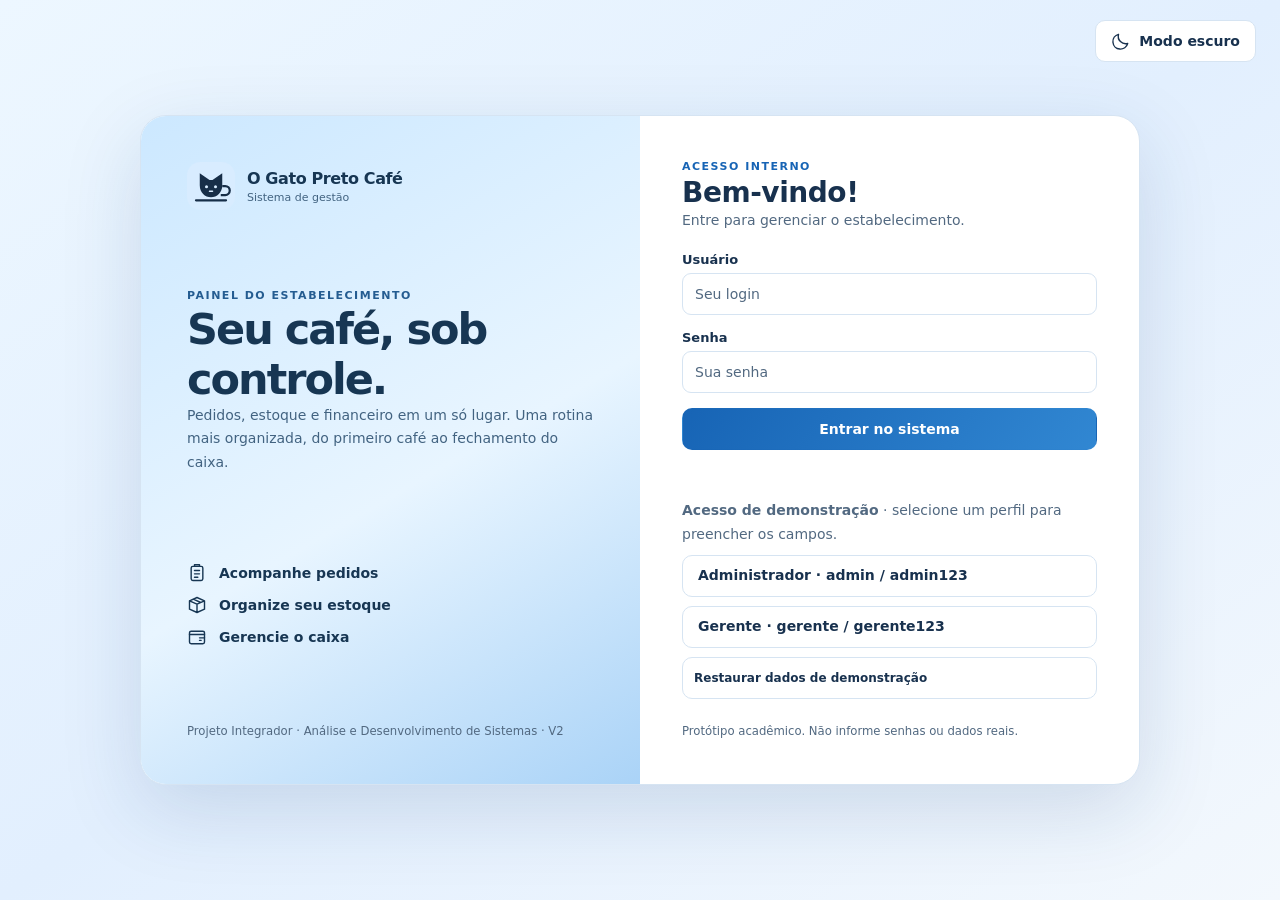
==== pages/administracao.html @ a7cc6919 "Adiciona versão inicial do protótipo Protótipo do sistema de gestão de pedidos, estoque e financeiro" ====
<!DOCTYPE html>
<html lang="pt-BR"><head><meta charset="UTF-8"><meta name="viewport" content="width=device-width, initial-scale=1"><title>O Gato Preto Café</title><link rel="icon" href="../assets/logo.svg" type="image/svg+xml"><link rel="stylesheet" href="../css/style.css"><script defer src="../js/dados.js"></script><script defer src="../js/global.js"></script><script defer src="../js/administracao.js"></script></head><body><div id="app"></div><noscript>Ative o JavaScript para usar o protótipo.</noscript></body></html>
---- css/style.css ----
:root{color-scheme:light;--bg:linear-gradient(132deg,#e5f4ff 0%,#f5faff 46%,#dcecff 100%);--panel:#fff;--soft:#eef6ff;--ink:#18314e;--muted:#526981;--line:#d6e4f2;--blue:#1764b5;--blue2:#3388d7;--onblue:#fff;--green:#16704b;--red:#b33246;--amber:#946009;--shadow:0 12px 34px #204d7d12;--sidebar:#ffffffed;--radius:18px}
:root[data-theme=dark]{color-scheme:dark;--bg:linear-gradient(132deg,#101e32,#152b43 55%,#101b2c);--panel:#1a2c42;--soft:#203850;--ink:#e5efff;--muted:#adc0d5;--line:#344b64;--blue:#8bc6ff;--blue2:#327dc6;--onblue:#fff;--green:#8bdfb0;--red:#ffa5af;--amber:#ffd18b;--shadow:0 12px 34px #0003;--sidebar:#15253a}
*{box-sizing:border-box}body{margin:0;font-family:system-ui,-apple-system,BlinkMacSystemFont,"Segoe UI",sans-serif;color:var(--ink);background:var(--bg);min-height:100vh;font-size:14px}button,input,select,textarea{font:inherit}button,a,input,select,textarea{ -webkit-tap-highlight-color:transparent}a{color:var(--blue);text-decoration:none}a:hover{text-decoration:underline}button{cursor:pointer}button:disabled{opacity:.5;cursor:not-allowed}button:focus-visible,a:focus-visible,input:focus-visible,select:focus-visible,textarea:focus-visible{outline:3px solid #54a6ff;outline-offset:2px}h1,h2,h3,p{margin:0}h1{font-size:clamp(26px,3vw,36px);letter-spacing:-1.2px;line-height:1.15}h2{font-size:20px;letter-spacing:-.45px}h3{font-size:15px}p{line-height:1.65}.muted,small{color:var(--muted)}.eyebrow{text-transform:uppercase;letter-spacing:1.5px;font-weight:750;font-size:11px;color:var(--blue)}.app{display:grid;grid-template-columns:248px minmax(0,1fr);min-height:100vh}.sidebar{position:sticky;top:0;height:100vh;background:var(--sidebar);border-right:1px solid var(--line);padding:26px 18px;display:flex;flex-direction:column;gap:28px}.brand{display:flex;align-items:center;gap:12px;color:var(--ink);text-decoration:none!important}.brand img{width:48px;height:48px}.brand strong{display:block;font-size:16px;letter-spacing:-.4px}.brand small{font-size:11px}.nav-label{padding:0 12px 9px;font-size:10px;letter-spacing:1.5px;font-weight:800;color:var(--muted)}nav{display:grid;gap:5px}nav a{display:flex;align-items:center;gap:12px;padding:13px 12px;border-radius:11px;color:var(--muted);font-weight:650;text-decoration:none!important}nav a.active,nav a:hover{background:var(--soft);color:var(--blue)}nav a.active{box-shadow:inset 3px 0 var(--blue)}.icon{width:20px;height:20px;flex:none;vertical-align:middle;stroke:currentColor;fill:none;stroke-width:1.7;stroke-linecap:round;stroke-linejoin:round}.sidebottom{margin-top:auto;border-top:1px solid var(--line);padding-top:16px;display:grid;gap:12px}.workspace{min-width:0}.topbar{display:flex;align-items:center;justify-content:space-between;gap:14px;padding:18px 32px;border-bottom:1px solid var(--line);background:var(--sidebar);min-height:76px}.topbar-right,.row,.actions{display:flex;align-items:center;gap:10px;flex-wrap:wrap}.user{display:flex;gap:9px;align-items:center;padding-left:10px;border-left:1px solid var(--line)}.avatar{width:36px;height:36px;border-radius:50%;display:grid;place-items:center;background:var(--soft);color:var(--blue);font-weight:800}.user strong,.user small{display:block}.user small{font-size:11px}.content{max-width:1480px;margin:auto;padding:30px 32px 40px;display:grid;gap:22px}.hero{background:linear-gradient(115deg,#d3ebff,#eaf5ff 65%,#c2e0fd);border:1px solid #bcdcf7;color:#173653;padding:28px 30px;border-radius:22px;display:flex;justify-content:space-between;align-items:center;gap:20px;position:relative;overflow:hidden}.hero:after{content:"";width:220px;height:220px;border:35px solid #ffffff65;border-radius:50%;position:absolute;right:-45px;top:-90px;pointer-events:none}.hero>*{position:relative;z-index:1}.hero p{margin-top:9px;color:#426381;max-width:680px}.hero .eyebrow{color:#245c91;margin-bottom:9px}.hero .hero-icon{width:74px;height:74px;border-radius:22px;background:#ffffff88;display:grid;place-items:center;flex:none}.hero-icon .icon{width:40px;height:40px;color:#2566a1}html[data-theme=dark] .hero{background:linear-gradient(120deg,#224a70,#20384f);border-color:#416a8d;color:#ecf5ff}html[data-theme=dark] .hero p,html[data-theme=dark] .hero .eyebrow{color:#bdd9f4}html[data-theme=dark] .hero-icon{background:#315b80}html[data-theme=dark] .hero-icon .icon{color:#b9dcff}.card{background:var(--panel);border:1px solid var(--line);border-radius:var(--radius);padding:22px;box-shadow:var(--shadow);min-width:0}.card h2{margin-bottom:6px}.card-head{display:flex;justify-content:space-between;align-items:center;gap:12px;flex-wrap:wrap;margin-bottom:18px}.grid{display:grid;gap:16px}.grid.two{grid-template-columns:repeat(2,minmax(0,1fr))}.grid.three{grid-template-columns:repeat(3,minmax(0,1fr))}.grid.four{grid-template-columns:repeat(4,minmax(0,1fr))}.stat{padding:19px;display:grid;gap:9px}.stat-top{display:flex;align-items:center;justify-content:space-between;gap:6px;color:var(--muted);font-size:12px;font-weight:650}.stat-icon{width:34px;height:34px;display:grid;place-items:center;background:var(--soft);color:var(--blue);border-radius:10px}.stat strong{font-size:clamp(20px,2.3vw,29px);letter-spacing:-.9px;overflow-wrap:anywhere}.stat small{font-size:11px}.btn{border:1px solid var(--line);color:var(--ink);background:var(--panel);border-radius:10px;padding:10px 15px;font-weight:650;display:inline-flex;align-items:center;justify-content:center;gap:8px;text-decoration:none!important;white-space:normal;line-height:1.35}.btn:hover{background:var(--soft)}.btn.primary{color:white;background:linear-gradient(125deg,#1764b5,#3187d2);border-color:transparent}.btn.primary:hover{background:#175caa}.btn.danger{color:var(--red);border-color:var(--red)}.btn.small{padding:7px 11px;font-size:12px}.tabs{display:flex;flex-wrap:wrap;gap:7px;padding:8px;background:var(--panel);border:1px solid var(--line);border-radius:15px}.tab{background:transparent;border:0;border-radius:9px;padding:10px 13px;color:var(--muted);font-weight:650;text-align:left}.tab[aria-selected=true]{background:var(--soft);color:var(--blue);box-shadow:inset 0 -2px var(--blue)}.tab:hover{background:var(--soft)}.form-grid{display:grid;grid-template-columns:repeat(2,minmax(0,1fr));gap:16px}.field{display:grid;gap:6px;min-width:0}.field>span{font-size:13px;font-weight:650}.field.full,.full{grid-column:1/-1}input:not([type=checkbox]),select,textarea{width:100%;min-width:0;background:var(--panel);border:1px solid var(--line);color:var(--ink);padding:11px 12px;border-radius:9px;min-height:42px}textarea{min-height:82px;resize:vertical}input::placeholder,textarea::placeholder{color:var(--muted)}input[type=checkbox]{accent-color:#2676bf;width:16px;height:16px}.filters{display:grid;grid-template-columns:repeat(auto-fit,minmax(150px,1fr));gap:12px;margin-bottom:18px;align-items:end}.table-wrap{overflow-x:auto;max-width:100%;border:1px solid var(--line);border-radius:12px}table{width:100%;border-collapse:collapse;text-align:left;font-size:13px}th{background:var(--soft);color:var(--muted);font-size:11px;text-transform:uppercase;letter-spacing:.5px;white-space:nowrap}th,td{padding:13px 14px;border-bottom:1px solid var(--line);vertical-align:middle}tr:last-child td{border-bottom:0}td{overflow-wrap:anywhere}td strong{display:block}.empty{text-align:center;color:var(--muted);padding:26px}.pill{display:inline-flex;align-items:center;gap:5px;padding:5px 9px;border-radius:20px;background:var(--soft);color:var(--blue);font-size:11px;font-weight:750;white-space:nowrap}.pill.green{color:var(--green)}.pill.red{color:var(--red)}.pill.amber{color:var(--amber)}.note{border:1px solid var(--line);border-left:3px solid var(--blue);background:var(--soft);padding:12px 15px;border-radius:9px;color:var(--muted);line-height:1.5;font-size:13px}.section-gap{display:grid;gap:16px}.split{display:grid;grid-template-columns:minmax(0,1.4fr) minmax(0,1fr);gap:16px}.total{display:flex;justify-content:space-between;align-items:center;gap:12px;padding:15px;background:var(--soft);border-radius:11px}.total strong{font-size:21px}.error{color:var(--red);font-weight:650;min-height:1em}.success{color:var(--green)}.toast{position:fixed;bottom:22px;right:22px;max-width:min(420px,90vw);padding:14px 18px;border-radius:12px;color:var(--ink);background:var(--panel);border:1px solid var(--line);box-shadow:0 10px 40px #0003;z-index:20}.toast.bad{border-color:var(--red)}dialog{color:var(--ink);background:var(--panel);border:1px solid var(--line);border-radius:18px;width:min(700px,94vw);padding:24px;max-height:88vh;overflow:auto;box-shadow:0 20px 90px #0004}dialog::backdrop{background:#10243b88}.dialog-head{display:flex;align-items:center;justify-content:space-between;gap:10px;margin-bottom:18px}.bar-chart{display:grid;gap:12px}.bar-row{display:grid;grid-template-columns:90px 1fr;gap:12px;align-items:center}.bar-track{height:12px;background:var(--soft);border-radius:8px;overflow:hidden}.bar{height:100%;background:linear-gradient(90deg,#3b91dc,#8bc4f5);border-radius:8px}.bar.red{background:linear-gradient(90deg,#cc6477,#eaa1ad)}.module-link{display:grid;gap:12px;color:var(--ink);text-decoration:none!important;transition:transform .15s}.module-link:hover{transform:translateY(-2px);border-color:var(--blue)}.footer{color:var(--muted);font-size:11px;text-align:center;padding:8px}.login{min-height:100vh;display:grid;place-items:center;padding:35px}.login-theme{position:absolute;right:24px;top:20px}.login-shell{width:min(100%,1000px);display:grid;grid-template-columns:1fr 1fr;border:1px solid var(--line);border-radius:26px;overflow:hidden;box-shadow:0 25px 80px #173f7225;background:var(--panel)}.login-intro{background:linear-gradient(150deg,#cce8ff,#e8f5ff 55%,#aad3f7);color:#173653;padding:46px;display:flex;flex-direction:column;justify-content:space-between;gap:38px;min-height:540px}.login-intro h1{font-size:43px;letter-spacing:-2px}.login-intro p{color:#426381}.login-intro .brand{color:#173653}.login-intro .brand small{color:#426381}.login-intro .feature{display:flex;align-items:center;gap:12px;margin-top:12px;font-weight:650}.login-main{padding:42px;display:grid;gap:20px;align-content:center}.login-main form{display:grid;gap:15px}.login-main h2{font-size:28px}.demo{display:grid;gap:9px}.demo .btn{justify-content:flex-start}.login-intro .eyebrow{color:#245c91}.mobile-title{display:none}[hidden]{display:none!important}@media(max-width:1050px){.grid.four{grid-template-columns:repeat(2,minmax(0,1fr))}.app{grid-template-columns:212px minmax(0,1fr)}.sidebar{padding:20px 12px}.content{padding:24px}.topbar{padding:15px 24px}.split{grid-template-columns:1fr}}@media(max-width:760px){.app{display:block}.sidebar{position:static;height:auto;padding:14px;gap:12px;border-right:0;border-bottom:1px solid var(--line)}.sidebar nav{display:flex;overflow-x:auto;gap:4px}.sidebar nav a{white-space:nowrap;padding:10px;font-size:12px}.sidebar .nav-label,.sidebottom{display:none}.sidebar .brand img{width:37px;height:37px}.topbar{padding:12px 16px}.topbar .crumb{display:none}.topbar-right{width:100%;justify-content:space-between}.content{padding:16px;gap:16px}.hero{padding:22px}.hero-icon{display:none!important}.grid.three,.grid.two,.form-grid{grid-template-columns:1fr}.card{padding:17px}.login{padding:72px 16px 20px}.login-shell{grid-template-columns:1fr}.login-intro{min-height:0;padding:25px;gap:20px}.login-intro h1{font-size:30px}.login-intro .features{display:none}.login-main{padding:26px}.login-theme{top:15px;right:16px}.user{border:0;padding:0}.user strong{font-size:12px}}@media(max-width:400px){.grid.four{grid-template-columns:1fr}.topbar-right .btn{font-size:11px;padding:8px}.user small{font-size:10px}}@media(prefers-reduced-motion:reduce){*{scroll-behavior:auto!important;transition:none!important}}
@media print{body{background:white;color:#172e48}.sidebar,.topbar,.hero,.tabs,#metricas,.footer,.actions,.toast{display:none!important}.app{display:block}.content{padding:0}.card{box-shadow:none;border:0;break-inside:avoid}.table-wrap{overflow:visible}table{font-size:11px}th,td{padding:7px}.card,.stat,.total,th{background:white!important;color:#172e48!important}.muted,small{color:#475569!important}}
html[data-theme=dark] .login-intro{background:linear-gradient(150deg,#244c72,#1d3855 60%,#142b45);color:#edf5ff}html[data-theme=dark] .login-intro p,html[data-theme=dark] .login-intro .brand small,html[data-theme=dark] .login-intro small{color:#bdd9f4}html[data-theme=dark] .login-intro .brand{color:#edf5ff}

/* V2 — sistema visual responsivo, gráficos e relatórios. */
:root{--radius:18px}body{background:linear-gradient(145deg,#edf7ff 0%,#e2effe 50%,#f3f8fd 100%);background-attachment:fixed}html[data-theme=dark] body{background:linear-gradient(145deg,#101e30,#172b42 65%,#142237)}.workspace,.content,.section-gap,.grid,.filters,.split,.analytics,.chart-grid{min-width:0}.content{max-width:1920px}.card{min-width:0}.card-head h2{font-size:clamp(16px,1.5vw,22px);letter-spacing:-.35px}.section-heading{display:flex;align-items:center;justify-content:space-between;gap:8px;flex-wrap:wrap}.dashboard-filter .filters{margin:0}.chart-grid>.card,.analytics .grid>.card{display:flex;flex-direction:column;gap:8px}.chart-grid .card-head,.analytics .card-head{margin-bottom:6px}.plot{width:100%;height:auto;max-height:320px;overflow:visible;display:block}.gridline{stroke:var(--line);stroke-width:1;fill:none}.chart-label{fill:var(--muted);font-family:inherit;font-size:10px}.chart-value{fill:var(--ink);font-size:14px;font-weight:800}.chart-legend{display:grid;gap:9px;min-width:0}.chart-legend>div{display:grid;grid-template-columns:9px minmax(0,1fr) auto;align-items:center;gap:8px;font-size:12px;overflow-wrap:anywhere}.chart-legend i{width:9px;height:9px;border-radius:3px}.chart-legend strong{font-variant-numeric:tabular-nums;white-space:nowrap}.chart-legend small{font-size:10px}.chart-legend.compact{grid-template-columns:repeat(auto-fit,minmax(120px,1fr));margin-top:5px}.ring-chart{display:grid;grid-template-columns:minmax(100px,1fr) minmax(0,1fr);gap:18px;align-items:center}.ring-chart svg{width:100%;max-height:220px}.hbars{display:grid;gap:14px}.bar-caption{justify-content:space-between;font-size:13px}.bar-track{height:10px}.chart-empty{min-height:100px;display:grid;place-items:center;text-align:center;color:var(--muted);background:var(--soft);border-radius:12px;padding:15px}.analytics>summary{cursor:pointer;display:flex;gap:10px;align-items:center;justify-content:space-between;list-style:none;font-weight:750}.analytics>summary::before{content:'▸';color:var(--blue)}.analytics[open]>summary::before{content:'▾'}.analytics>summary span{flex:1}.analytics>summary small{font-weight:400}.analytics[open]>summary{margin-bottom:18px}.analytics .grid>.card{box-shadow:none}.analytics-filters{max-width:620px}.date-control{display:flex;align-items:stretch;position:relative;min-width:0}.date-control .date-text{padding-right:48px}.calendar-trigger{position:absolute;right:1px;top:1px;bottom:1px;width:43px;display:grid;place-items:center;border-left:1px solid var(--line);color:var(--blue);border-radius:0 8px 8px 0;background:var(--soft)}.calendar-trigger .date-picker{position:absolute;inset:0;width:100%;height:100%;opacity:0;padding:0;cursor:pointer}.calendar-trigger .date-picker::-webkit-calendar-picker-indicator{position:absolute;inset:0;width:100%;height:100%;margin:0;cursor:pointer}.calendar-trigger:focus-within{outline:2px solid var(--blue);outline-offset:1px}.filter-error{font-size:12px;margin:0}.permission-panel{padding:15px;border:1px solid var(--line);border-radius:14px;background:var(--soft);display:grid;gap:9px}.permission-row{display:flex;align-items:center;justify-content:space-between;gap:10px;border-top:1px solid var(--line);padding:12px 0 2px;cursor:pointer}.permission-row>span:first-child{display:flex;gap:9px;align-items:center}.switch{position:relative;display:inline-block;width:48px;height:28px;flex:none}.switch input{position:absolute;opacity:0;width:100%;height:100%;margin:0;cursor:pointer;z-index:1}.switch .slider{position:absolute;inset:0;border-radius:30px;background:#8394a5;transition:background .2s}.switch .slider:after{content:'';position:absolute;top:4px;left:4px;width:20px;height:20px;border-radius:50%;background:white;box-shadow:0 1px 4px #0003;transition:transform .2s}.switch input:checked+.slider{background:#2175b9}.switch input:checked+.slider:after{transform:translateX(20px)}.switch input:focus-visible+.slider{outline:2px solid var(--blue);outline-offset:3px}.order-actions{display:flex;flex-wrap:wrap;gap:6px;min-width:140px}.order-actions .btn{min-height:36px}.menu-toggle{display:none}.btn,.tab{min-height:42px}a:focus-visible,button:focus-visible,input:focus-visible,select:focus-visible,textarea:focus-visible,summary:focus-visible,.table-wrap:focus-visible{outline:3px solid var(--blue);outline-offset:3px}.report-preview{padding:20px;border-radius:14px;background:linear-gradient(120deg,#d6ebff,#edf7ff);color:#15395a}.report-preview h2{margin:6px 0}.report-preview .eyebrow{color:#2468a5}.report-preview p{color:#315b7d}#print-report{display:none}.tv-mode .app{display:block}.tv-mode .sidebar{display:none}.tv-mode .content{max-width:100%;padding:24px 3vw}.tv-mode .topbar .crumb{display:block}.tv-mode .grid.two{grid-template-columns:repeat(2,minmax(0,1fr))}.tv-mode .stat strong{font-size:clamp(28px,2.7vw,56px)}.tv-mode .chart-label{font-size:12px}.tv-mode .chart-legend>div{font-size:clamp(13px,1vw,20px)}.tv-mode .plot{max-height:420px}.tv-mode .hero{padding:20px 30px}.tv-mode .footer{font-size:14px}
@media(min-width:1800px){.app{grid-template-columns:280px minmax(0,1fr)}.content{padding:36px 48px;max-width:2400px}.card{padding:28px}.grid{gap:22px}.stat strong{font-size:36px}.chart-grid{grid-template-columns:repeat(3,minmax(0,1fr))!important}.chart-legend>div{font-size:14px}.plot{max-height:400px}}@media(min-width:2600px){body{font-size:18px}.app{grid-template-columns:340px minmax(0,1fr)}.content{max-width:3400px}.card{padding:32px}.stat strong{font-size:48px}.stat-top, .stat small, .chart-legend>div{font-size:17px}.plot{max-height:500px}.ring-chart svg{max-height:330px}.btn,.tab{min-height:52px}.topbar{min-height:88px}.hero h1{font-size:46px}table{font-size:17px}}
@media(max-width:1100px){.ring-chart{grid-template-columns:1fr}.ring-chart svg{max-height:180px}.topbar-right{justify-content:flex-end}.topbar .crumb{display:none}}@media(max-width:760px){.sidebar{display:grid;grid-template-columns:minmax(0,1fr) auto;align-items:center}.sidebar>div:has(nav){grid-column:1/-1}.sidebar .menu-toggle{display:inline-flex}.sidebar:not(.menu-open) nav{display:none}.sidebar.menu-open nav{display:grid;grid-template-columns:repeat(2,minmax(0,1fr));overflow:visible}.sidebar nav a{white-space:normal;min-height:44px}.sidebar .brand{min-width:0}.sidebar .brand strong{overflow-wrap:anywhere}.topbar-right{justify-content:flex-start}.topbar-right .user{margin-left:auto}.topbar-right .btn{min-height:44px}.content{padding:13px}.hero{padding:18px}.hero h1{font-size:25px}.card{padding:15px}.grid.two,.grid.three,.tv-mode .grid.two{grid-template-columns:1fr}.ring-chart{grid-template-columns:minmax(100px,.75fr) minmax(0,1fr)}.analytics>summary{flex-wrap:wrap}.analytics>summary small{width:100%}.tabs{display:grid;grid-template-columns:repeat(2,minmax(0,1fr));gap:5px}.tab{font-size:12px;min-height:44px}.table-wrap{border:0;overflow:visible}.table-wrap table,.table-wrap tbody,.table-wrap tr,.table-wrap td{display:block;width:100%}.table-wrap thead{position:absolute;width:1px;height:1px;overflow:hidden;clip-path:inset(50%)}.table-wrap tr{border:1px solid var(--line);border-radius:12px;margin-bottom:9px;overflow:hidden;background:var(--panel)}.table-wrap td{display:grid;grid-template-columns:minmax(80px,.7fr) minmax(0,1.3fr);align-items:start;gap:10px;border-bottom:1px solid var(--line);padding:9px 10px;text-align:left}.table-wrap td::before{content:attr(data-label);font-size:11px;font-weight:700;color:var(--muted);overflow-wrap:anywhere}.table-wrap td.empty{display:block}.table-wrap td.empty::before{content:none}.table-wrap td>small{grid-column:2}.table-wrap td>strong{min-width:0}.table-wrap td:has(.order-actions){display:block}.table-wrap td:has(.order-actions)::before{display:block;margin-bottom:7px}.order-actions .btn{min-height:44px}.filters{grid-template-columns:repeat(2,minmax(0,1fr))}.login-main{padding:22px}.login-intro{padding:24px}.login-theme{top:12px}.tv-mode .topbar .crumb{display:none}}@media(max-width:420px){.ring-chart{grid-template-columns:1fr}.filters{grid-template-columns:1fr}.sidebar .brand strong{font-size:13px}.sidebar .brand small{font-size:10px}.topbar-right .user{margin-left:0}.topbar-right .btn{padding:8px;font-size:12px}.topbar-right .avatar{display:none}.topbar-right .user{flex:1}.total{align-items:flex-start;flex-wrap:wrap}.chart-legend>div{font-size:12px}}
@media print{ @page{size:A4;margin:0} body.printing-report{background:#fff!important;display:block!important;margin:0!important;color:#193a58!important;-webkit-print-color-adjust:exact;print-color-adjust:exact}body.printing-report> :not(#print-report){display:none!important}body.printing-report #print-report{display:block!important;--ink:#193a58;--muted:#526b80;--line:#d6e4ee;--soft:#edf6fc;--panel:white} .report-page{box-sizing:border-box;width:210mm;min-height:297mm;padding:15mm 14mm 16mm;display:flex;flex-direction:column;gap:5mm;break-after:page;color:#193a58;background:white;font-family:Arial,sans-serif;font-size:11pt}.report-page:last-child{break-after:auto}.report-header{display:flex;align-items:center;gap:3mm;border-bottom:1px solid #d5e5f1;padding-bottom:4mm}.report-header img{width:13mm;height:13mm}.report-header div{flex:1}.report-header strong{font-size:15pt;display:block}.report-header small{font-size:8pt;display:block;letter-spacing:1px;color:#526b80}.report-header>span{text-align:right;font-size:8pt;letter-spacing:1px;color:#3074a9;font-weight:bold}.report-title{background:linear-gradient(120deg,#1b5b91,#378bc5)!important;border-radius:4mm;color:white;padding:6mm}.report-title span{font-size:8pt;letter-spacing:1px;color:#e4f2ff}.report-title h1{font-size:24pt;margin:2mm 0;color:white}.report-title p{font-size:10pt;color:#eef7ff}.report-kpis{display:grid;grid-template-columns:repeat(2,minmax(0,1fr));gap:3mm}.report-kpis>div{border:1px solid #d5e5f1;background:#f0f7fd;padding:4mm;border-radius:3mm}.report-kpis small{display:block;font-size:9pt;color:#526b80}.report-kpis strong{display:block;font-size:17pt;color:#1d6094;margin-top:2mm;overflow-wrap:anywhere}.report-chart,.report-summary{border:1px solid #d5e5f1;padding:4mm;border-radius:3mm}.report-chart h2,.report-summary h2,.report-page>h2{font-size:13pt;color:#1d6094;margin:0 0 2mm}.report-chart p,.report-summary p{font-size:10pt;line-height:1.4;color:#526b80;margin:1mm 0 3mm}.report-chart .plot{max-height:65mm}.report-chart .ring-chart{grid-template-columns:60mm 1fr}.report-chart .ring-chart svg{max-height:52mm}.report-chart .chart-legend>div,.report-chart .bar-caption{font-size:9pt}.report-chart .hbars{gap:2mm}.report-chart .chart-legend{gap:2mm}.report-page .table-wrap{display:block;overflow:visible;border:0}.report-page table{display:table!important;table-layout:fixed;width:100%;font-size:9pt;border-collapse:collapse}.report-page thead{display:table-header-group!important;position:static;width:auto;height:auto;clip-path:none;overflow:visible}.report-page tbody{display:table-row-group!important}.report-page tr{display:table-row!important;break-inside:avoid;border:0}.report-page th,.report-page td{display:table-cell!important;width:auto;padding:3mm 2mm;color:#193a58;overflow-wrap:anywhere;border-bottom:1px solid #d5e5f1;white-space:normal}.report-page th{background:#dcecf9!important;color:#1d6094!important;font-size:8pt}.report-page td::before{content:none!important}.report-page tbody tr:nth-child(even){background:#f3f8fc}.report-footer{margin-top:auto;display:flex;justify-content:space-between;align-items:center;gap:3mm;padding-top:4mm;border-top:1px solid #d5e5f1;font-size:8pt;color:#526b80}.report-footer strong{color:#1d6094}}
.analytics-kpis{margin-bottom:16px}.date-text{font-weight:400}.date-text::placeholder{font-weight:400}.table-wrap td:has(.order-actions:empty)::before{content:none}.tv-mode .dashboard-filter{padding:16px}.tv-mode .hero p{font-size:clamp(14px,1.1vw,23px)}
@media print{.report-page{min-height:289mm;padding:12mm 14mm;gap:4mm}.report-chart .plot{max-height:58mm}.report-summary p{margin:1mm 0 2mm}.report-title{padding:5mm}.report-footer{break-inside:avoid;padding-top:3mm}.report-page td{padding:2.5mm 2mm}.report-chart .chart-legend{gap:1.5mm}.report-chart .hbars{gap:1.5mm}}
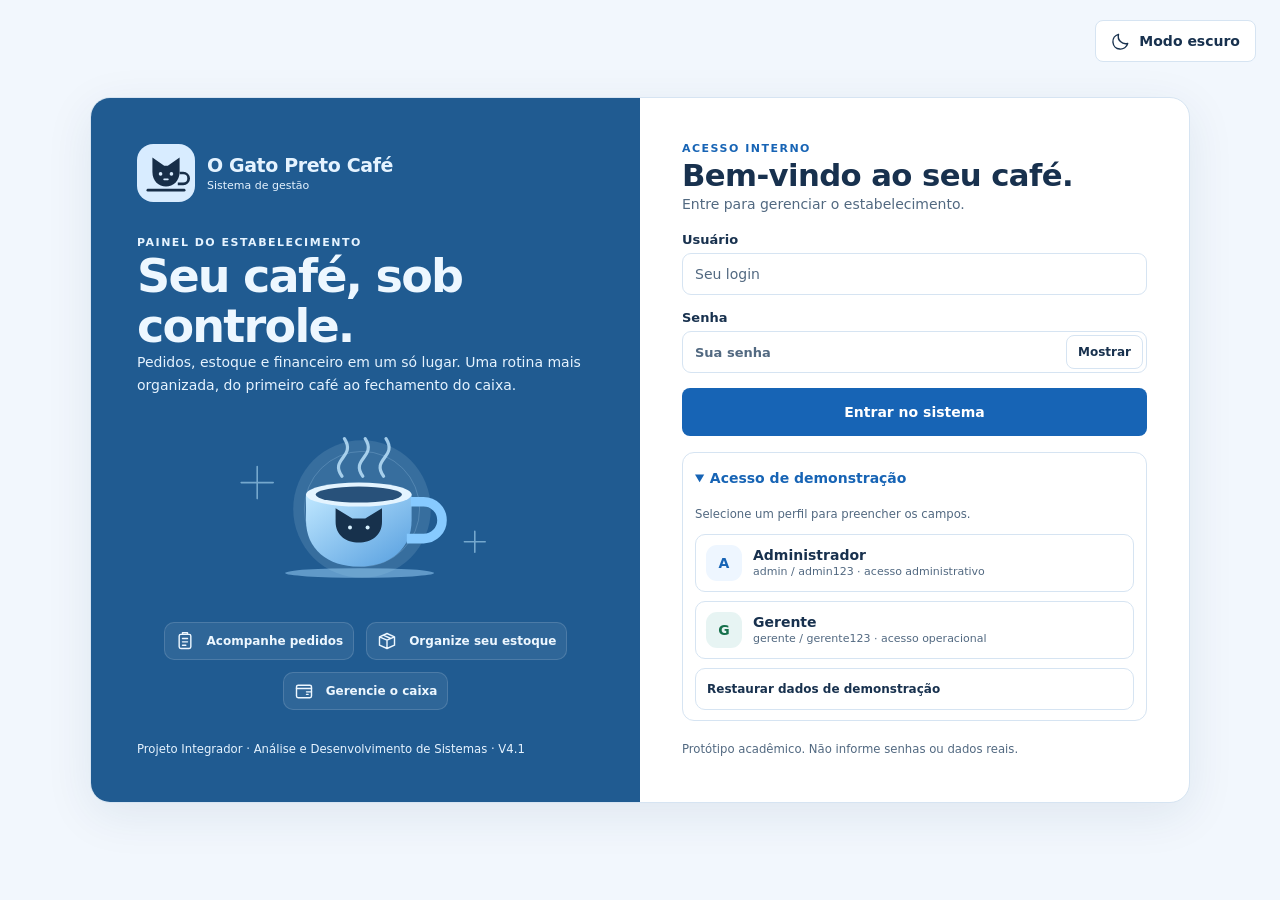
==== commit c5598fca: "feat: melhora notificações e login mobile" ====
--- a/pages/administracao.html
+++ b/pages/administracao.html
@@ -1,2 +1,2 @@
 <!DOCTYPE html>
-<html lang="pt-BR"><head><meta charset="UTF-8"><meta name="viewport" content="width=device-width, initial-scale=1"><title>O Gato Preto Café</title><link rel="icon" href="../assets/logo.svg" type="image/svg+xml"><link rel="stylesheet" href="../css/style.css"><script defer src="../js/dados.js"></script><script defer src="../js/global.js"></script><script defer src="../js/administracao.js"></script></head><body><div id="app"></div><noscript>Ative o JavaScript para usar o protótipo.</noscript></body></html>+<html lang="pt-BR"><head><meta charset="UTF-8"><meta name="viewport" content="width=device-width, initial-scale=1, viewport-fit=cover"><title>O Gato Preto Café</title><link rel="icon" href="../assets/logo.svg" type="image/svg+xml"><link rel="stylesheet" href="../css/style.css"><link rel="stylesheet" href="../css/v4.css"><script defer src="../js/dados.js"></script><script defer src="../js/global.js"></script><script defer src="../js/administracao.js"></script></head><body><div id="app"></div><noscript>Ative o JavaScript para usar o protótipo.</noscript></body></html>
--- a/css/style.css
+++ b/css/style.css
@@ -11,3 +11,28 @@
 @media print{ @page{size:A4;margin:0} body.printing-report{background:#fff!important;display:block!important;margin:0!important;color:#193a58!important;-webkit-print-color-adjust:exact;print-color-adjust:exact}body.printing-report> :not(#print-report){display:none!important}body.printing-report #print-report{display:block!important;--ink:#193a58;--muted:#526b80;--line:#d6e4ee;--soft:#edf6fc;--panel:white} .report-page{box-sizing:border-box;width:210mm;min-height:297mm;padding:15mm 14mm 16mm;display:flex;flex-direction:column;gap:5mm;break-after:page;color:#193a58;background:white;font-family:Arial,sans-serif;font-size:11pt}.report-page:last-child{break-after:auto}.report-header{display:flex;align-items:center;gap:3mm;border-bottom:1px solid #d5e5f1;padding-bottom:4mm}.report-header img{width:13mm;height:13mm}.report-header div{flex:1}.report-header strong{font-size:15pt;display:block}.report-header small{font-size:8pt;display:block;letter-spacing:1px;color:#526b80}.report-header>span{text-align:right;font-size:8pt;letter-spacing:1px;color:#3074a9;font-weight:bold}.report-title{background:linear-gradient(120deg,#1b5b91,#378bc5)!important;border-radius:4mm;color:white;padding:6mm}.report-title span{font-size:8pt;letter-spacing:1px;color:#e4f2ff}.report-title h1{font-size:24pt;margin:2mm 0;color:white}.report-title p{font-size:10pt;color:#eef7ff}.report-kpis{display:grid;grid-template-columns:repeat(2,minmax(0,1fr));gap:3mm}.report-kpis>div{border:1px solid #d5e5f1;background:#f0f7fd;padding:4mm;border-radius:3mm}.report-kpis small{display:block;font-size:9pt;color:#526b80}.report-kpis strong{display:block;font-size:17pt;color:#1d6094;margin-top:2mm;overflow-wrap:anywhere}.report-chart,.report-summary{border:1px solid #d5e5f1;padding:4mm;border-radius:3mm}.report-chart h2,.report-summary h2,.report-page>h2{font-size:13pt;color:#1d6094;margin:0 0 2mm}.report-chart p,.report-summary p{font-size:10pt;line-height:1.4;color:#526b80;margin:1mm 0 3mm}.report-chart .plot{max-height:65mm}.report-chart .ring-chart{grid-template-columns:60mm 1fr}.report-chart .ring-chart svg{max-height:52mm}.report-chart .chart-legend>div,.report-chart .bar-caption{font-size:9pt}.report-chart .hbars{gap:2mm}.report-chart .chart-legend{gap:2mm}.report-page .table-wrap{display:block;overflow:visible;border:0}.report-page table{display:table!important;table-layout:fixed;width:100%;font-size:9pt;border-collapse:collapse}.report-page thead{display:table-header-group!important;position:static;width:auto;height:auto;clip-path:none;overflow:visible}.report-page tbody{display:table-row-group!important}.report-page tr{display:table-row!important;break-inside:avoid;border:0}.report-page th,.report-page td{display:table-cell!important;width:auto;padding:3mm 2mm;color:#193a58;overflow-wrap:anywhere;border-bottom:1px solid #d5e5f1;white-space:normal}.report-page th{background:#dcecf9!important;color:#1d6094!important;font-size:8pt}.report-page td::before{content:none!important}.report-page tbody tr:nth-child(even){background:#f3f8fc}.report-footer{margin-top:auto;display:flex;justify-content:space-between;align-items:center;gap:3mm;padding-top:4mm;border-top:1px solid #d5e5f1;font-size:8pt;color:#526b80}.report-footer strong{color:#1d6094}}
 .analytics-kpis{margin-bottom:16px}.date-text{font-weight:400}.date-text::placeholder{font-weight:400}.table-wrap td:has(.order-actions:empty)::before{content:none}.tv-mode .dashboard-filter{padding:16px}.tv-mode .hero p{font-size:clamp(14px,1.1vw,23px)}
 @media print{.report-page{min-height:289mm;padding:12mm 14mm;gap:4mm}.report-chart .plot{max-height:58mm}.report-summary p{margin:1mm 0 2mm}.report-title{padding:5mm}.report-footer{break-inside:avoid;padding-top:3mm}.report-page td{padding:2.5mm 2mm}.report-chart .chart-legend{gap:1.5mm}.report-chart .hbars{gap:1.5mm}}
+
+/* V3 — superfícies, grades fluidas, navegação e microinterações */
+:root{--radius:20px;--shadow:0 8px 28px #204d7d0d;--bg:linear-gradient(135deg,#e4f3ff 0%,#f4f9ff 46%,#dceeff 100%)}
+:root[data-theme=dark]{--bg:linear-gradient(135deg,#101a2a,#172c44 60%,#102136);--shadow:0 8px 28px #0003}
+.card,.btn,.tab,.module-link{transition:background .18s,border-color .18s,box-shadow .18s,transform .18s}.btn:hover:not(:disabled),.module-link:hover{box-shadow:0 4px 14px #1764b51a}.card{min-width:0}.card-head h2{font-size:clamp(17px,1.3vw,23px)}.stat strong{overflow-wrap:anywhere}.stat small{line-height:1.45}.section-heading{gap:10px;flex-wrap:wrap}.grid.balanced,.grid.four,.grid.three,.grid.two:not(.report-kpis),.chart-grid{display:flex!important;flex-wrap:wrap;align-items:stretch;gap:16px}.grid.balanced>*,.grid.four>*,.grid.three>*,.grid.two:not(.report-kpis)>*,.chart-grid>*{flex:1 1 0;min-width:0}.grid.four>*,.quick-links>*{flex-basis:calc(25% - 16px);min-width:min(100%,210px)}.grid.three>*{flex-basis:calc(33.333% - 16px);min-width:min(100%,200px)}.grid.two:not(.report-kpis)>*,.chart-grid>*{flex-basis:calc(50% - 16px);min-width:min(100%,340px)}.chart-grid .card{display:flex;flex-direction:column}.chart-grid .interactive-chart{margin-top:auto}.module-link{min-height:155px}.topbar-right{min-width:0}.topbar .btn{white-space:normal}.sidebar nav a{overflow:hidden}.desktop-collapse{width:100%;justify-content:center}.menu-compact .app{grid-template-columns:86px minmax(0,1fr)}.menu-compact .sidebar{padding:18px 12px}.menu-compact .sidebar .brand span,.menu-compact .nav-label,.menu-compact .sidebottom>small,.menu-compact .sidebottom>.pill{display:none}.menu-compact .sidebar nav a{font-size:0;justify-content:center;padding:13px}.menu-compact .sidebar .brand{justify-content:center}.menu-compact .desktop-collapse{font-size:0}.menu-compact .desktop-collapse::after{content:'☰';font-size:18px}.tv-mode .app{display:block}.notice-item{display:flex;justify-content:space-between;align-items:center;gap:12px;flex-wrap:wrap;border:1px solid var(--line);padding:13px;border-radius:12px;background:var(--panel);color:var(--ink);overflow-wrap:anywhere}.notice-item.read{opacity:.75}.notice-item a{text-decoration:none}.notice-item p{font-size:13px}.notice-item>div:first-child{flex:1 1 180px}.notice-item>span{flex:1}.table-pagination{display:flex;align-items:center;justify-content:space-between;gap:10px;flex-wrap:wrap;margin-top:10px}.sort-button{font:inherit;color:inherit;text-align:left;background:none;border:0;padding:0;cursor:pointer}.sort-button:hover{text-decoration:underline}tr[hidden]{display:none!important}.chart-controls{display:flex;flex-wrap:wrap;gap:6px;justify-content:center;margin:12px 0 0}.legend-toggle{border:1px solid var(--line);border-radius:9px;padding:6px 8px;min-height:36px;display:inline-flex;gap:6px;align-items:center;flex-wrap:wrap;max-width:100%;font-size:12px;background:var(--panel);color:var(--ink);text-align:left}.legend-toggle[aria-pressed=false]{opacity:.55;text-decoration:line-through}.legend-dot{width:10px;height:10px;border-radius:50%;flex:none}.chart-visual [data-tip]{cursor:pointer;transition:filter .18s,opacity .18s;outline-offset:3px}.chart-mark-active,.chart-visual [data-tip]:focus-visible{filter:brightness(1.22) drop-shadow(0 0 3px #2a8eff66);outline:2px solid var(--blue);outline-offset:2px}.chart-tooltip{position:fixed;z-index:9999;pointer-events:none;max-width:calc(100vw - 16px);background:var(--ink);color:var(--panel);padding:9px 13px;border-radius:9px;font-size:13px;font-weight:650;box-shadow:0 6px 20px #0003}.interactive-chart .chart-legend{font-size:12px}.interactive-chart .ring-chart{min-width:0}.interactive-chart .plot{width:100%;overflow:visible}.chart-visual{min-width:0}.chart-visual .hbars{min-width:0}.bar-caption{overflow-wrap:anywhere}.login{background:radial-gradient(ellipse at 15% 10%,#77b9ed42,transparent 52%),var(--bg)}.login-shell{max-width:1100px;width:min(100% - 40px,1100px);border-radius:28px;box-shadow:0 30px 90px #12385e28;overflow:hidden}.login-intro{position:relative;overflow:hidden;background:radial-gradient(ellipse at 12% 8%,#4c9fdb80,transparent 65%),linear-gradient(145deg,#205b91,#142e4b 80%);color:#edf7ff;gap:16px;justify-content:space-between}.login-intro .brand img{width:58px;height:58px}.login-intro .brand strong{font-size:19px}.login-intro h1{font-size:clamp(31px,3.6vw,49px);line-height:1.07;letter-spacing:-1.8px}.login-art{max-width:330px;margin:0 auto;width:100%;height:auto;max-height:160px;display:flex;justify-content:center}.login-art svg{width:100%;max-height:160px}.login-intro .features {
+    display: flex;
+    flex-wrap: wrap;
+    justify-content: center;
+    gap: 8px;
+}.login-intro .feature{font-size:12px;padding:8px 10px;background:#ffffff12;border:1px solid #ffffff24;border-radius:10px}.login-main{gap:18px}.login-main h2{font-size:clamp(25px,2.4vw,34px);letter-spacing:-1px;line-height:1.15}.password-control{display:flex;position:relative;min-width:0}.password-control input{padding-right:92px;width:100%}.password-control button{position:absolute;right:4px;top:4px;bottom:4px;min-height:0;padding:5px 10px}.demo [data-demo]{display:flex;text-align:left;justify-content:flex-start;gap:11px;padding:10px;white-space:normal}.demo [data-demo] small{display:block;font-weight:400;font-size:11px}.demo-symbol{flex:none;display:grid;place-items:center;width:36px;height:36px;border-radius:11px;color:var(--blue);background:var(--soft);font-weight:800}.demo [data-demo=Gerente] .demo-symbol{background:#1595891a;color:var(--green)}.demo [data-demo]>span:last-child{min-width:0}.login-main #login-form .primary{min-height:48px}.login-shell{animation:appear .35s ease-out}@keyframes appear{from{opacity:0;transform:translateY(6px)}to{opacity:1;transform:translateY(0)}}
+@media(min-width:1800px){.chart-grid>*{flex-basis:calc(33.333% - 16px)}.grid.four>*{min-width:250px}.legend-toggle{font-size:14px}.login-shell{max-width:1250px}.login-intro,.login-main{padding:54px}}@media(min-width:2600px){.grid.four>*{min-width:300px}.legend-toggle{font-size:17px}.chart-grid>*{min-width:550px}.login-shell{max-width:1500px}.login-art,.login-art svg{max-height:240px}.login-intro h1{font-size:56px}}@media(max-width:1000px){.topbar{padding:12px 16px}.topbar-right{gap:6px}.login-intro,.login-main{padding:28px}}@media(max-width:760px){.grid.two:not(.report-kpis)>*,.grid.three>*,.chart-grid>*{flex-basis:100%;min-width:0}.grid.four>*,.quick-links>*{flex-basis:calc(50% - 16px);min-width:min(100%,130px)}.menu-compact .app{display:block}.menu-compact .sidebar .brand span{display:block}.menu-compact .sidebar nav a{font-size:inherit;justify-content:flex-start}.menu-compact .sidebar{padding:13px}.desktop-collapse{display:none}.login-shell{width:calc(100% - 24px);margin-top:58px}.login-intro{gap:14px}.login-art{display:none}.login-intro .features{display:none}.login-intro h1{font-size:29px}.login-intro .brand img{width:44px;height:44px}.login-main{padding:22px}.chart-tooltip{font-size:12px}.legend-toggle{min-height:44px}.topbar-right .btn{min-height:44px}.notice-item{align-items:flex-start}.table-pagination .btn{min-height:44px}}@media(max-width:420px){.grid.four>*{flex-basis:100%}.quick-links>*{flex-basis:100%}.login-main,.login-intro{padding:18px}.login-intro .brand strong{font-size:16px}.login-shell{margin-top:64px}.topbar-right{width:100%}.topbar-right .user{flex-basis:100%}.tab{overflow-wrap:anywhere}.content{padding:10px}.card{padding:13px}}@media(prefers-reduced-motion:reduce){*,*::before,*::after{animation:none!important;transition:none!important;scroll-behavior:auto!important}}
+@media print{.chart-tooltip,.chart-controls,.table-pagination{display:none!important}.report-page .grid{display:grid!important}.report-page .chart-legend{display:grid!important}.report-page .report-footer{position:static}.report-page{break-inside:avoid}.report-page:last-child{break-after:auto}}
+@media screen{.interactive-chart .chart-legend{display:none}.interactive-chart .ring-chart{grid-template-columns:1fr;justify-items:center}.interactive-chart .ring-chart svg{width:100%;max-height:200px}.chart-controls{margin-top:15px}.legend-toggle strong{font-size:inherit}.chart-grid .card .chart-controls{justify-content:flex-start}.chart-grid .card .ring-chart{margin:auto}.chart-grid .card{min-height:310px}.grid.two.balanced>*,.quick-links.balanced>*{flex-grow:1}.sidebar{overflow-y:auto}.sidebar nav a{min-height:42px}.dashboard-filter .card-head{margin-bottom:16px}}
+@media screen and (max-width:760px){.chart-grid .card{min-height:0}.sidebar{overflow:visible}.chart-controls{justify-content:flex-start}.interactive-chart .ring-chart svg{max-height:175px}}
+@media screen and (min-width:2600px){.interactive-chart .ring-chart svg{max-height:320px}.chart-grid .card{min-height:470px}.legend-toggle{min-height:48px}}
+@media screen{.chart-grid .card .interactive-chart{margin-top:0;flex:1;display:flex;flex-direction:column;justify-content:center}.chart-grid .card .chart-visual{flex:1;display:flex;flex-direction:column;justify-content:center}.chart-grid .card .chart-controls{margin-top:auto;padding-top:12px}.chart-grid .card .chart-visual>.hbars{width:100%}.chart-grid .card .chart-visual>.plot{margin:auto}.chart-grid .card .chart-visual>.ring-chart{width:100%}}
+.login-intro .features {
+    justify-content: center;
+    gap: 12px;
+}
+
+.login-intro .feature {
+    margin-top: 0;
+    justify-content: center;
+}
--- a/css/v4.css
+++ b/css/v4.css
@@ -0,0 +1,57 @@
+/* V4 — interface adaptativa, paleta azul original, divulgação progressiva. */
+@media screen {
+:root{--radius:14px;--bg:#f2f7fd;--shadow:0 2px 10px #204d7d08;--sidebar:#fff}
+:root[data-theme=dark]{--bg:#111f30;--sidebar:#15253a;--shadow:0 2px 10px #0002}
+body,html[data-theme=dark] body{background:var(--bg)}
+.app{grid-template-columns:232px minmax(0,1fr)}
+.sidebar{padding:24px 16px;gap:30px}.sidebar .brand img{width:41px;height:41px}.sidebar .brand{gap:10px}.sidebar nav a{border-radius:8px;padding:11px 12px}.sidebar nav a.active{box-shadow:none;font-weight:750}.nav-label{letter-spacing:1px}.sidebottom{gap:10px}
+.menu-compact .sidebar nav a span{display:none}
+.topbar{min-height:66px;padding:12px 28px}.topbar-right{gap:8px;flex-wrap:nowrap}.account-tools{display:flex;align-items:center;gap:8px}.account-toggle{display:none}.topbar .btn{min-height:36px}.user{max-width:170px;min-width:0}.user>span:last-child{min-width:0;overflow-wrap:anywhere}.avatar{flex:none}
+.content{padding:24px 28px 38px;gap:20px;max-width:1560px}.hero,html[data-theme=dark] .hero{background:none;color:var(--ink);border:0;padding:0;border-radius:0;overflow:visible}.hero:after,.hero .hero-icon,.hero .eyebrow{display:none}.hero h1{font-size:clamp(25px,2.5vw,34px);letter-spacing:-.9px}.hero p,html[data-theme=dark] .hero p{color:var(--muted);margin-top:4px;font-size:14px}
+.card{padding:18px;border-radius:var(--radius)}.card-head{margin-bottom:15px}.card-head h2,.section-heading h2{font-size:18px;letter-spacing:-.3px}.card-head p{font-size:13px}.section-gap{gap:16px}.section-heading{margin-top:3px}.section-heading .muted{font-size:12px}
+.stat{gap:7px;padding:16px}.stat strong{font-size:clamp(20px,2vw,27px);font-variant-numeric:tabular-nums;letter-spacing:-.6px}.stat-icon{width:32px;height:32px;border-radius:9px}.stat small{font-size:11px}.stat-top{font-size:12px;min-height:32px}.btn.primary{background:#1764b5}.btn,.tab{border-radius:8px}.btn:hover:not(:disabled),.module-link:hover{box-shadow:none}.table-wrap{border-radius:10px}th{letter-spacing:.25px}th,td{padding:11px 12px}tbody tr:hover{background:var(--soft)}
+.dashboard-filter{padding:14px 18px}.dashboard-period{display:flex;align-items:end;gap:14px;flex-wrap:wrap}.dashboard-period>.field{flex:0 1 300px}.period-details{flex:1 1 280px;min-width:0}.period-details summary{color:var(--blue);font-weight:650;cursor:pointer;padding:11px 0;min-height:42px}.period-fields{display:grid;grid-template-columns:repeat(2,minmax(0,1fr));gap:10px}.period-details[open] summary{padding-top:0}.disclosure>summary{display:flex;align-items:center;justify-content:space-between;gap:12px;cursor:pointer;list-style:none;min-height:30px}.disclosure>summary::-webkit-details-marker{display:none}.disclosure>summary::after{content:'›';font-size:24px;font-weight:400;color:var(--blue);transform:rotate(90deg);flex:none}.disclosure[open]>summary::after{transform:rotate(-90deg)}.disclosure>summary span{display:grid;gap:3px}.disclosure>summary small{font-weight:400;font-size:12px}.disclosure[open]>summary{margin-bottom:16px}.disclosure>summary::before{display:none}.analytics>summary{flex-wrap:wrap}.analytics>summary span{display:block}.analytics>summary small{flex:1 1 180px;text-align:right}.module-summary .stat{box-shadow:none}
+.module-link{min-height:94px;display:flex;align-items:center;gap:12px;position:relative}.module-link .module-arrow{margin-left:auto;color:var(--blue)}.module-link small{display:block;font-size:11px;line-height:1.45;margin-top:3px}.module-link h3{font-size:15px}.module-link>div{min-width:0}.module-link:hover{transform:none}.mobile-module-select{display:none}.module-nav .tabs{padding:5px;gap:4px;box-shadow:none}.tab{padding:10px 12px;font-size:13px}.tab[aria-selected=true]{background:var(--soft);color:var(--blue)}.module-summary #metricas{margin:0}.record-toggle{display:none}.login{background:var(--bg)}.login-shell{box-shadow:0 12px 48px #12385e16;border-radius:20px}.login-intro{background:#205b91}.login-intro p,.login-intro .brand,.login-intro .brand small,.login-intro .eyebrow,.login-intro small{color:#e5f3ff}.login-main{gap:16px}.login-main .demo .btn{border-radius:10px}.login-main h2{letter-spacing:-.6px}
+.tv-mode .hero{padding:0}.tv-mode .app{display:block}.tv-mode .content{max-width:none}
+}
+@media screen and (min-width:761px) and (max-width:1150px){.app{grid-template-columns:200px minmax(0,1fr)}.topbar{padding:12px 18px}.content{padding:20px}.topbar .crumb{display:none}.topbar-right{margin-left:auto}.account-tools{gap:5px}.grid.four>*{min-width:min(100%,170px)}.account-tools .user{max-width:120px}}
+@media screen and (max-width:760px){
+.app,.menu-compact .app{display:block}.sidebar,.menu-compact .sidebar{position:static;height:auto;display:block;padding:12px 16px;background:var(--sidebar);border-bottom:1px solid var(--line)}.sidebar .brand,.menu-compact .sidebar .brand{justify-content:flex-start}.sidebar .brand img{width:32px;height:32px}.sidebar .brand strong{font-size:15px}.sidebar .brand small{font-size:10px}.sidebar .menu-toggle,.sidebar .sidebottom,.sidebar .nav-label{display:none!important}
+.sidebar #nav-main,.sidebar.menu-open #nav-main{position:fixed;z-index:15;bottom:0;left:0;right:0;background:var(--sidebar);border-top:1px solid var(--line);box-shadow:0 -4px 18px #163b6310;display:flex!important;justify-content:space-evenly;gap:0;overflow:visible;padding:5px 4px max(7px,env(safe-area-inset-bottom));}.sidebar #nav-main a,.menu-compact .sidebar #nav-main a{flex:1 1 0;min-width:0;display:flex;flex-direction:column;align-items:center;justify-content:center;gap:4px;padding:7px 2px;min-height:54px;font-size:10px;line-height:1.1;white-space:normal;text-align:center;border-radius:9px;box-shadow:none}.sidebar #nav-main a span,.menu-compact .sidebar #nav-main a span{display:block;overflow-wrap:anywhere}.sidebar #nav-main a .icon{width:20px;height:20px}
+.topbar{position:absolute;top:8px;right:12px;padding:0;min-height:0;border:0;background:none;z-index:16;max-width:50%}.topbar-right{width:auto;justify-content:flex-end;gap:4px;flex-wrap:nowrap}.topbar .btn{min-width:36px;min-height:40px;padding:6px;border:0;background:transparent}.topbar .tool-label{display:none}.account-toggle{display:flex!important}.account-chevron{display:none}.account-toggle .avatar{width:30px;height:30px}.account-tools{display:none;position:absolute;right:0;top:47px;width:min(252px,90vw);background:var(--panel);border:1px solid var(--line);border-radius:12px;box-shadow:0 12px 35px #10243b25;padding:10px;gap:4px;flex-direction:column;align-items:stretch}.account-tools.is-open{display:flex}.account-tools .user{order:-1;max-width:none;border-bottom:1px solid var(--line);padding:8px}.account-tools .btn{justify-content:flex-start;padding:9px 10px;min-height:44px}.sidebar .brand>span{max-width:52vw;overflow-wrap:anywhere}.sidebar .brand small{display:none}
+.content{padding:18px 14px calc(88px + env(safe-area-inset-bottom));gap:16px}.hero h1{font-size:25px}.hero p{font-size:12px;line-height:1.5}.hero{gap:0}.card{padding:14px}.section-gap{gap:12px}.section-heading h2,.card-head h2{font-size:16px}.section-heading .muted{font-size:11px}.card-head{margin-bottom:12px}.card-head p{font-size:12px;line-height:1.45}
+.grid.four.primary-kpis,.grid.four.quick-links,.module-summary .grid.four,.disclosure .grid.four{display:grid!important;grid-template-columns:repeat(2,minmax(0,1fr));gap:9px}.grid.four.primary-kpis>*,.grid.four.quick-links>*,.module-summary .grid.four>*,.disclosure .grid.four>*{min-width:0}.stat{padding:12px;gap:5px}.stat-top{font-size:11px;min-height:28px}.stat-icon{width:26px;height:26px}.stat-icon .icon{width:16px;height:16px}.stat strong{font-size:clamp(17px,4.5vw,23px);overflow-wrap:anywhere}.stat small{font-size:10px;line-height:1.35}.module-link{min-height:58px;padding:10px;gap:8px}.module-link h3{font-size:13px;overflow-wrap:anywhere}.module-link small{display:none}.module-link .module-arrow .icon{width:15px;height:15px}.dashboard-period{display:grid;gap:6px}.dashboard-period>.field{width:100%}.period-details summary{padding:8px 0;min-height:36px}.period-fields{gap:8px}.dashboard-filter{padding:12px}.module-nav .tabs{display:none}.mobile-module-select{display:grid;padding:12px;background:var(--panel);border:1px solid var(--line);border-radius:12px}.mobile-module-select select{font-size:16px;min-height:46px}.filters{grid-template-columns:repeat(2,minmax(0,1fr));gap:9px}.filters .field{min-width:0}.filters .field:has(input[type=search]),.analytics-filters .field:has(select[name=rapido]){grid-column:1/-1}.field span{overflow-wrap:anywhere}input:not([type=checkbox]),select,textarea{font-size:16px;min-height:44px;padding:10px}.date-control .date-text{font-size:14px;padding-right:40px}.calendar-trigger{width:36px}.btn,.btn.small{min-height:44px}.pill{white-space:normal}.disclosure>summary{min-height:40px}.disclosure>summary small{font-size:11px}.analytics>summary small{text-align:left;flex:1 1 100%;order:2}.analytics>summary::after{order:1}.toast{bottom:calc(80px + env(safe-area-inset-bottom));right:12px;left:12px;max-width:none}
+.table-wrap tr.compact-record:not(.record-open) td:not(:first-child):not([data-label="Status"]):not([data-label="Situação"]):not([data-label="Saldo"]):not([data-label="Total"]){display:none}.table-wrap tr.compact-record td:first-child{position:relative;padding-right:46px;min-height:48px}.record-toggle{display:grid;place-items:center;position:absolute;right:4px;top:3px;width:40px;height:40px;border:0;border-radius:8px;background:var(--soft);color:var(--blue)}.record-toggle::after{content:'⌄';font-size:21px;line-height:1}.record-toggle[aria-expanded=true]::after{content:'⌃'}.table-wrap tr.compact-record:not(.record-open) td:last-child{border-bottom:0}.table-wrap tr.compact-record:not(.record-open) td:first-child>small{display:none}.table-wrap tr{margin-bottom:7px}.table-wrap td{padding:8px 10px}.table-wrap tr:hover{background:var(--panel)}
+.login{padding:56px 12px 20px}.login-shell{margin:0;width:100%}.login-intro{padding:18px;gap:10px}.login-intro h1{font-size:24px}.login-intro .eyebrow,.login-intro>small,.login-intro h1+p{display:none}.login-main{padding:20px;gap:15px}.login-main h2{font-size:24px}.login-main .demo [data-demo]{min-height:48px}.login-theme{top:10px;right:12px}.login-theme .btn{min-height:36px}.tv-mode .sidebar{display:none}.tv-mode .topbar{position:relative;top:auto;right:auto;max-width:none;padding:8px 12px;justify-content:flex-end}.tv-mode .content{padding:14px}.tv-mode .stat strong{font-size:clamp(20px,5vw,30px)}
+}
+@media print{.record-toggle,.mobile-module-select,.account-toggle{display:none!important}}
+@media screen{.sidebar nav .nav-mobile-label{display:none}.module-link .stat-icon{flex:none}.operation-grid>.card{box-shadow:none}.operation-grid{align-items:start!important}}
+@media screen and (max-width:760px){
+.sidebar #nav-main a .nav-desktop-label{display:none}.sidebar #nav-main a .nav-mobile-label{display:block}.topbar-right .account-toggle .avatar{display:grid!important}.topbar .account-toggle{padding:3px;min-width:36px}.sidebar .brand>span{max-width:calc(100vw - 172px)}.sidebar .brand strong{overflow-wrap:normal;font-size:14px}.dashboard-filter .filters.dashboard-period{grid-template-columns:minmax(0,1fr);align-items:stretch}.period-details{min-width:0}.period-fields .field{min-width:0}
+.table-wrap tr.compact-record:not(.record-open) td:is([data-label="Descrição"],[data-label="Origem"],[data-label="Valor"],[data-label="Nome"],[data-label="Saldo diário"],[data-label="Saldo acumulado"],[data-label="Entradas"],[data-label="Saídas"]){display:grid}.table-wrap td>.pill{justify-self:start}.table-wrap tr.compact-record:not(.record-open) td[data-label="Saldo"]{display:flex;align-items:center;flex-wrap:wrap}.table-wrap tr.compact-record:not(.record-open) td[data-label="Saldo"]::before{width:calc(35% - 8px);flex:none}.operation-grid>.card{padding:10px}.operation-grid>.card .table-wrap td{padding-left:8px;padding-right:8px}.operation-grid>.card .table-wrap td:first-child{padding-right:46px}
+}
+
+/* V4.1 — navegação contextual e login compacto. */
+.notice-link{display:flex;flex:1;min-width:0;align-items:center;color:var(--ink);border-radius:8px;text-decoration:none!important;padding:3px 0;overflow-wrap:anywhere}
+.notice-link small{display:block;color:var(--blue);font-weight:650;margin-top:4px}
+.notice-link:hover strong{text-decoration:underline}
+.notification-context{display:flex;align-items:center;justify-content:space-between;flex-wrap:wrap;gap:10px;padding:12px 14px;margin-bottom:14px;background:var(--soft);border:1px solid var(--line);border-left:3px solid var(--blue);border-radius:10px}
+.notification-context>div{flex:1 1 180px;min-width:0}.notification-context strong{color:var(--blue);font-size:13px}.notification-context p{font-size:12px;color:var(--muted);line-height:1.45;margin-top:3px}
+.notification-target{scroll-margin-block:80px 92px;outline:2px solid var(--blue);outline-offset:-2px}.notification-target>td{background:var(--soft)!important}.notification-target:focus{outline:2px solid var(--blue)}
+.demo-disclosure{border:1px solid var(--line);border-radius:12px;padding:10px 12px}.demo-disclosure summary{cursor:pointer;font-weight:650;color:var(--blue);min-height:30px;align-content:center}.demo-disclosure[open] summary{margin-bottom:9px}.login-main .error:empty{display:none}
+@media(max-width:760px){
+ .login{min-height:100vh;min-height:100svh;min-height:100dvh;display:grid;place-items:center;padding: max(52px,calc(env(safe-area-inset-top) + 48px)) max(12px,env(safe-area-inset-right)) max(12px,env(safe-area-inset-bottom)) max(12px,env(safe-area-inset-left));overflow-x:clip}
+ .login-shell{width:min(100%,440px);margin:0;grid-template-columns:1fr;border-radius:16px;overflow:visible}
+ .login-intro{min-height:0;padding:14px 18px;gap:0;justify-content:center;border-radius:15px 15px 0 0}
+ .login-intro>div:not(.brand),.login-intro>small{display:none}
+ .login-intro .brand img{width:40px;height:40px}.login-intro .brand strong{font-size:17px}.login-intro .brand small{font-size:11px}
+ .login-main{min-width:0;padding:18px;gap:12px}.login-main .eyebrow{display:none}.login-main h2{font-size:24px;line-height:1.18}.login-main>div:first-child .muted{font-size:13px;margin-top:4px;line-height:1.4}
+ .login-main form{gap:10px}.login-main .field{gap:5px}.login-main .field input{min-height:44px;font-size:16px}.login-main #login-form .primary{min-height:46px}.login-main .password-control button{min-width:76px;min-height:0;height:auto;font-size:12px}
+ .login-theme{top:max(8px,env(safe-area-inset-top));right:max(12px,env(safe-area-inset-right))}.login-theme .btn{min-height:36px}
+ .demo-disclosure{padding:5px 10px}.demo-disclosure summary{min-height:40px;font-size:13px}.login-warning{font-size:11px;line-height:1.4}.login-warning small{font-size:inherit}
+ .notification-context .btn{min-height:40px}.notice-link{padding:8px 0}
+}
+@media(max-width:760px) and (max-height:640px){.login-main{padding:14px;gap:9px}.login-intro{padding:10px 14px}.login-main h2{font-size:22px}.login-main form{gap:8px}.login-main>div:first-child .muted{display:none}.login-warning{line-height:1.25}}
+@media(prefers-reduced-motion:reduce){.notification-target,.login-shell{animation:none;transition:none}}
+
+@media(min-width:761px) and (max-height:850px){.login-main{padding:26px;gap:12px}.login-main form{gap:12px}.login-intro{padding:26px;min-height:0}.login-main .demo{gap:6px}}
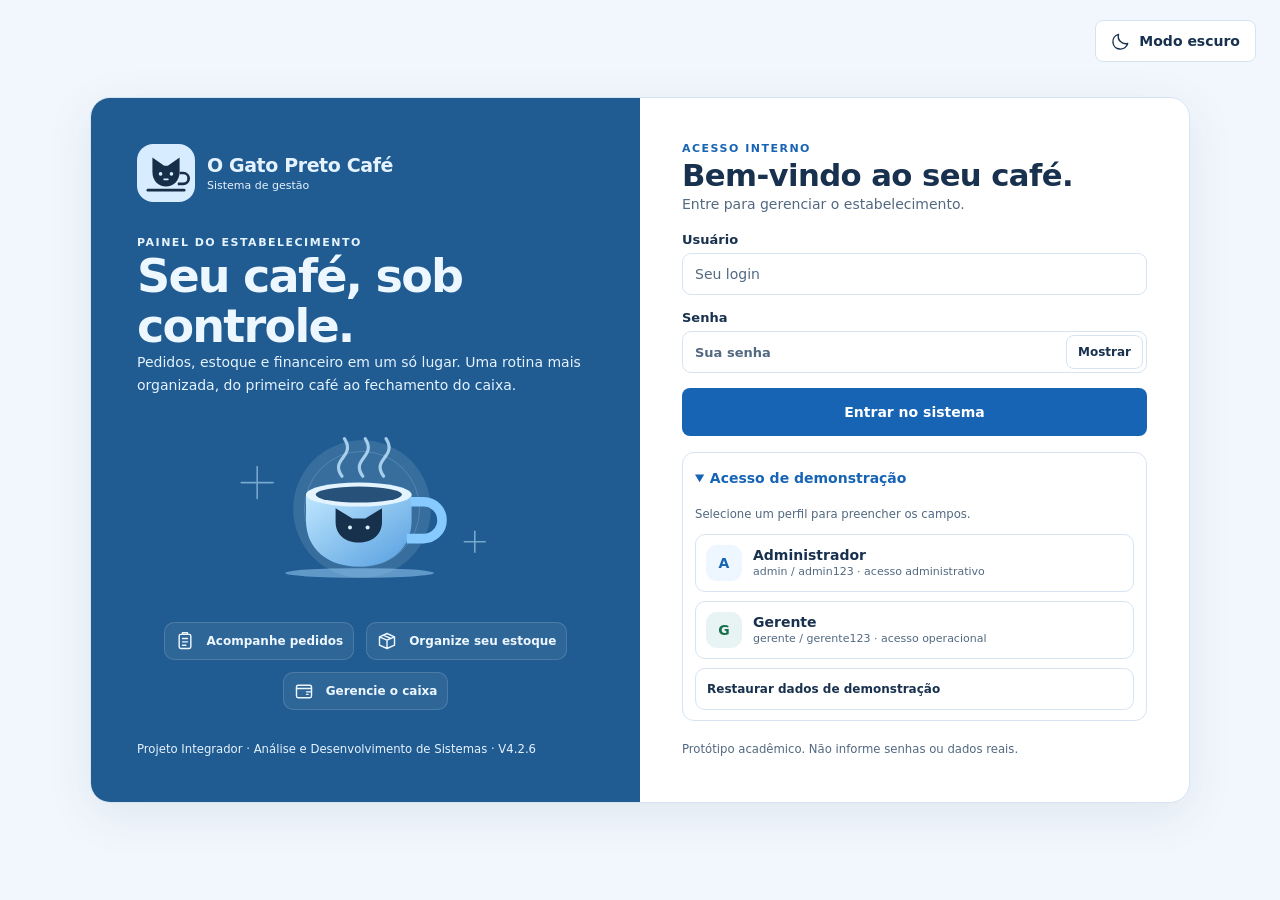
==== commit f2a619de: "release: publica versão estável V4.2.9" ====
--- a/pages/administracao.html
+++ b/pages/administracao.html
@@ -1,2 +1,20 @@
 <!DOCTYPE html>
-<html lang="pt-BR"><head><meta charset="UTF-8"><meta name="viewport" content="width=device-width, initial-scale=1, viewport-fit=cover"><title>O Gato Preto Café</title><link rel="icon" href="../assets/logo.svg" type="image/svg+xml"><link rel="stylesheet" href="../css/style.css"><link rel="stylesheet" href="../css/v4.css"><script defer src="../js/dados.js"></script><script defer src="../js/global.js"></script><script defer src="../js/administracao.js"></script></head><body><div id="app"></div><noscript>Ative o JavaScript para usar o protótipo.</noscript></body></html>+<html lang="pt-BR">
+    <head>
+        <!-- Metadados, estilos e scripts carregados na ordem de dependência. -->
+        <meta charset="UTF-8">
+        <meta name="viewport" content="width=device-width, initial-scale=1, viewport-fit=cover">
+        <title>O Gato Preto Café</title>
+        <link rel="icon" href="../assets/logo.svg" type="image/svg+xml">
+        <link rel="stylesheet" href="../css/style.css?v=4.2.9">
+        <link rel="stylesheet" href="../css/v4.css?v=4.2.9">
+        <script defer src="../js/dados.js?v=4.2.9"></script>
+        <script defer src="../js/global.js?v=4.2.9"></script>
+        <script defer src="../js/administracao.js?v=4.2.9"></script>
+    </head>
+    <body>
+        <!-- A estrutura da página é montada pelos scripts JavaScript. -->
+        <div id="app"></div>
+        <noscript>Ative o JavaScript para usar o protótipo.</noscript>
+    </body>
+</html>
--- a/css/style.css
+++ b/css/style.css
@@ -1,32 +1,2694 @@
-:root{color-scheme:light;--bg:linear-gradient(132deg,#e5f4ff 0%,#f5faff 46%,#dcecff 100%);--panel:#fff;--soft:#eef6ff;--ink:#18314e;--muted:#526981;--line:#d6e4f2;--blue:#1764b5;--blue2:#3388d7;--onblue:#fff;--green:#16704b;--red:#b33246;--amber:#946009;--shadow:0 12px 34px #204d7d12;--sidebar:#ffffffed;--radius:18px}
-:root[data-theme=dark]{color-scheme:dark;--bg:linear-gradient(132deg,#101e32,#152b43 55%,#101b2c);--panel:#1a2c42;--soft:#203850;--ink:#e5efff;--muted:#adc0d5;--line:#344b64;--blue:#8bc6ff;--blue2:#327dc6;--onblue:#fff;--green:#8bdfb0;--red:#ffa5af;--amber:#ffd18b;--shadow:0 12px 34px #0003;--sidebar:#15253a}
-*{box-sizing:border-box}body{margin:0;font-family:system-ui,-apple-system,BlinkMacSystemFont,"Segoe UI",sans-serif;color:var(--ink);background:var(--bg);min-height:100vh;font-size:14px}button,input,select,textarea{font:inherit}button,a,input,select,textarea{ -webkit-tap-highlight-color:transparent}a{color:var(--blue);text-decoration:none}a:hover{text-decoration:underline}button{cursor:pointer}button:disabled{opacity:.5;cursor:not-allowed}button:focus-visible,a:focus-visible,input:focus-visible,select:focus-visible,textarea:focus-visible{outline:3px solid #54a6ff;outline-offset:2px}h1,h2,h3,p{margin:0}h1{font-size:clamp(26px,3vw,36px);letter-spacing:-1.2px;line-height:1.15}h2{font-size:20px;letter-spacing:-.45px}h3{font-size:15px}p{line-height:1.65}.muted,small{color:var(--muted)}.eyebrow{text-transform:uppercase;letter-spacing:1.5px;font-weight:750;font-size:11px;color:var(--blue)}.app{display:grid;grid-template-columns:248px minmax(0,1fr);min-height:100vh}.sidebar{position:sticky;top:0;height:100vh;background:var(--sidebar);border-right:1px solid var(--line);padding:26px 18px;display:flex;flex-direction:column;gap:28px}.brand{display:flex;align-items:center;gap:12px;color:var(--ink);text-decoration:none!important}.brand img{width:48px;height:48px}.brand strong{display:block;font-size:16px;letter-spacing:-.4px}.brand small{font-size:11px}.nav-label{padding:0 12px 9px;font-size:10px;letter-spacing:1.5px;font-weight:800;color:var(--muted)}nav{display:grid;gap:5px}nav a{display:flex;align-items:center;gap:12px;padding:13px 12px;border-radius:11px;color:var(--muted);font-weight:650;text-decoration:none!important}nav a.active,nav a:hover{background:var(--soft);color:var(--blue)}nav a.active{box-shadow:inset 3px 0 var(--blue)}.icon{width:20px;height:20px;flex:none;vertical-align:middle;stroke:currentColor;fill:none;stroke-width:1.7;stroke-linecap:round;stroke-linejoin:round}.sidebottom{margin-top:auto;border-top:1px solid var(--line);padding-top:16px;display:grid;gap:12px}.workspace{min-width:0}.topbar{display:flex;align-items:center;justify-content:space-between;gap:14px;padding:18px 32px;border-bottom:1px solid var(--line);background:var(--sidebar);min-height:76px}.topbar-right,.row,.actions{display:flex;align-items:center;gap:10px;flex-wrap:wrap}.user{display:flex;gap:9px;align-items:center;padding-left:10px;border-left:1px solid var(--line)}.avatar{width:36px;height:36px;border-radius:50%;display:grid;place-items:center;background:var(--soft);color:var(--blue);font-weight:800}.user strong,.user small{display:block}.user small{font-size:11px}.content{max-width:1480px;margin:auto;padding:30px 32px 40px;display:grid;gap:22px}.hero{background:linear-gradient(115deg,#d3ebff,#eaf5ff 65%,#c2e0fd);border:1px solid #bcdcf7;color:#173653;padding:28px 30px;border-radius:22px;display:flex;justify-content:space-between;align-items:center;gap:20px;position:relative;overflow:hidden}.hero:after{content:"";width:220px;height:220px;border:35px solid #ffffff65;border-radius:50%;position:absolute;right:-45px;top:-90px;pointer-events:none}.hero>*{position:relative;z-index:1}.hero p{margin-top:9px;color:#426381;max-width:680px}.hero .eyebrow{color:#245c91;margin-bottom:9px}.hero .hero-icon{width:74px;height:74px;border-radius:22px;background:#ffffff88;display:grid;place-items:center;flex:none}.hero-icon .icon{width:40px;height:40px;color:#2566a1}html[data-theme=dark] .hero{background:linear-gradient(120deg,#224a70,#20384f);border-color:#416a8d;color:#ecf5ff}html[data-theme=dark] .hero p,html[data-theme=dark] .hero .eyebrow{color:#bdd9f4}html[data-theme=dark] .hero-icon{background:#315b80}html[data-theme=dark] .hero-icon .icon{color:#b9dcff}.card{background:var(--panel);border:1px solid var(--line);border-radius:var(--radius);padding:22px;box-shadow:var(--shadow);min-width:0}.card h2{margin-bottom:6px}.card-head{display:flex;justify-content:space-between;align-items:center;gap:12px;flex-wrap:wrap;margin-bottom:18px}.grid{display:grid;gap:16px}.grid.two{grid-template-columns:repeat(2,minmax(0,1fr))}.grid.three{grid-template-columns:repeat(3,minmax(0,1fr))}.grid.four{grid-template-columns:repeat(4,minmax(0,1fr))}.stat{padding:19px;display:grid;gap:9px}.stat-top{display:flex;align-items:center;justify-content:space-between;gap:6px;color:var(--muted);font-size:12px;font-weight:650}.stat-icon{width:34px;height:34px;display:grid;place-items:center;background:var(--soft);color:var(--blue);border-radius:10px}.stat strong{font-size:clamp(20px,2.3vw,29px);letter-spacing:-.9px;overflow-wrap:anywhere}.stat small{font-size:11px}.btn{border:1px solid var(--line);color:var(--ink);background:var(--panel);border-radius:10px;padding:10px 15px;font-weight:650;display:inline-flex;align-items:center;justify-content:center;gap:8px;text-decoration:none!important;white-space:normal;line-height:1.35}.btn:hover{background:var(--soft)}.btn.primary{color:white;background:linear-gradient(125deg,#1764b5,#3187d2);border-color:transparent}.btn.primary:hover{background:#175caa}.btn.danger{color:var(--red);border-color:var(--red)}.btn.small{padding:7px 11px;font-size:12px}.tabs{display:flex;flex-wrap:wrap;gap:7px;padding:8px;background:var(--panel);border:1px solid var(--line);border-radius:15px}.tab{background:transparent;border:0;border-radius:9px;padding:10px 13px;color:var(--muted);font-weight:650;text-align:left}.tab[aria-selected=true]{background:var(--soft);color:var(--blue);box-shadow:inset 0 -2px var(--blue)}.tab:hover{background:var(--soft)}.form-grid{display:grid;grid-template-columns:repeat(2,minmax(0,1fr));gap:16px}.field{display:grid;gap:6px;min-width:0}.field>span{font-size:13px;font-weight:650}.field.full,.full{grid-column:1/-1}input:not([type=checkbox]),select,textarea{width:100%;min-width:0;background:var(--panel);border:1px solid var(--line);color:var(--ink);padding:11px 12px;border-radius:9px;min-height:42px}textarea{min-height:82px;resize:vertical}input::placeholder,textarea::placeholder{color:var(--muted)}input[type=checkbox]{accent-color:#2676bf;width:16px;height:16px}.filters{display:grid;grid-template-columns:repeat(auto-fit,minmax(150px,1fr));gap:12px;margin-bottom:18px;align-items:end}.table-wrap{overflow-x:auto;max-width:100%;border:1px solid var(--line);border-radius:12px}table{width:100%;border-collapse:collapse;text-align:left;font-size:13px}th{background:var(--soft);color:var(--muted);font-size:11px;text-transform:uppercase;letter-spacing:.5px;white-space:nowrap}th,td{padding:13px 14px;border-bottom:1px solid var(--line);vertical-align:middle}tr:last-child td{border-bottom:0}td{overflow-wrap:anywhere}td strong{display:block}.empty{text-align:center;color:var(--muted);padding:26px}.pill{display:inline-flex;align-items:center;gap:5px;padding:5px 9px;border-radius:20px;background:var(--soft);color:var(--blue);font-size:11px;font-weight:750;white-space:nowrap}.pill.green{color:var(--green)}.pill.red{color:var(--red)}.pill.amber{color:var(--amber)}.note{border:1px solid var(--line);border-left:3px solid var(--blue);background:var(--soft);padding:12px 15px;border-radius:9px;color:var(--muted);line-height:1.5;font-size:13px}.section-gap{display:grid;gap:16px}.split{display:grid;grid-template-columns:minmax(0,1.4fr) minmax(0,1fr);gap:16px}.total{display:flex;justify-content:space-between;align-items:center;gap:12px;padding:15px;background:var(--soft);border-radius:11px}.total strong{font-size:21px}.error{color:var(--red);font-weight:650;min-height:1em}.success{color:var(--green)}.toast{position:fixed;bottom:22px;right:22px;max-width:min(420px,90vw);padding:14px 18px;border-radius:12px;color:var(--ink);background:var(--panel);border:1px solid var(--line);box-shadow:0 10px 40px #0003;z-index:20}.toast.bad{border-color:var(--red)}dialog{color:var(--ink);background:var(--panel);border:1px solid var(--line);border-radius:18px;width:min(700px,94vw);padding:24px;max-height:88vh;overflow:auto;box-shadow:0 20px 90px #0004}dialog::backdrop{background:#10243b88}.dialog-head{display:flex;align-items:center;justify-content:space-between;gap:10px;margin-bottom:18px}.bar-chart{display:grid;gap:12px}.bar-row{display:grid;grid-template-columns:90px 1fr;gap:12px;align-items:center}.bar-track{height:12px;background:var(--soft);border-radius:8px;overflow:hidden}.bar{height:100%;background:linear-gradient(90deg,#3b91dc,#8bc4f5);border-radius:8px}.bar.red{background:linear-gradient(90deg,#cc6477,#eaa1ad)}.module-link{display:grid;gap:12px;color:var(--ink);text-decoration:none!important;transition:transform .15s}.module-link:hover{transform:translateY(-2px);border-color:var(--blue)}.footer{color:var(--muted);font-size:11px;text-align:center;padding:8px}.login{min-height:100vh;display:grid;place-items:center;padding:35px}.login-theme{position:absolute;right:24px;top:20px}.login-shell{width:min(100%,1000px);display:grid;grid-template-columns:1fr 1fr;border:1px solid var(--line);border-radius:26px;overflow:hidden;box-shadow:0 25px 80px #173f7225;background:var(--panel)}.login-intro{background:linear-gradient(150deg,#cce8ff,#e8f5ff 55%,#aad3f7);color:#173653;padding:46px;display:flex;flex-direction:column;justify-content:space-between;gap:38px;min-height:540px}.login-intro h1{font-size:43px;letter-spacing:-2px}.login-intro p{color:#426381}.login-intro .brand{color:#173653}.login-intro .brand small{color:#426381}.login-intro .feature{display:flex;align-items:center;gap:12px;margin-top:12px;font-weight:650}.login-main{padding:42px;display:grid;gap:20px;align-content:center}.login-main form{display:grid;gap:15px}.login-main h2{font-size:28px}.demo{display:grid;gap:9px}.demo .btn{justify-content:flex-start}.login-intro .eyebrow{color:#245c91}.mobile-title{display:none}[hidden]{display:none!important}@media(max-width:1050px){.grid.four{grid-template-columns:repeat(2,minmax(0,1fr))}.app{grid-template-columns:212px minmax(0,1fr)}.sidebar{padding:20px 12px}.content{padding:24px}.topbar{padding:15px 24px}.split{grid-template-columns:1fr}}@media(max-width:760px){.app{display:block}.sidebar{position:static;height:auto;padding:14px;gap:12px;border-right:0;border-bottom:1px solid var(--line)}.sidebar nav{display:flex;overflow-x:auto;gap:4px}.sidebar nav a{white-space:nowrap;padding:10px;font-size:12px}.sidebar .nav-label,.sidebottom{display:none}.sidebar .brand img{width:37px;height:37px}.topbar{padding:12px 16px}.topbar .crumb{display:none}.topbar-right{width:100%;justify-content:space-between}.content{padding:16px;gap:16px}.hero{padding:22px}.hero-icon{display:none!important}.grid.three,.grid.two,.form-grid{grid-template-columns:1fr}.card{padding:17px}.login{padding:72px 16px 20px}.login-shell{grid-template-columns:1fr}.login-intro{min-height:0;padding:25px;gap:20px}.login-intro h1{font-size:30px}.login-intro .features{display:none}.login-main{padding:26px}.login-theme{top:15px;right:16px}.user{border:0;padding:0}.user strong{font-size:12px}}@media(max-width:400px){.grid.four{grid-template-columns:1fr}.topbar-right .btn{font-size:11px;padding:8px}.user small{font-size:10px}}@media(prefers-reduced-motion:reduce){*{scroll-behavior:auto!important;transition:none!important}}
-@media print{body{background:white;color:#172e48}.sidebar,.topbar,.hero,.tabs,#metricas,.footer,.actions,.toast{display:none!important}.app{display:block}.content{padding:0}.card{box-shadow:none;border:0;break-inside:avoid}.table-wrap{overflow:visible}table{font-size:11px}th,td{padding:7px}.card,.stat,.total,th{background:white!important;color:#172e48!important}.muted,small{color:#475569!important}}
-html[data-theme=dark] .login-intro{background:linear-gradient(150deg,#244c72,#1d3855 60%,#142b45);color:#edf5ff}html[data-theme=dark] .login-intro p,html[data-theme=dark] .login-intro .brand small,html[data-theme=dark] .login-intro small{color:#bdd9f4}html[data-theme=dark] .login-intro .brand{color:#edf5ff}
+/* Estilos de base: cores, tipografia, componentes e regras gerais. */
+
+/* Variáveis de cor e aparência do tema claro. */
+:root {
+    color-scheme: light;
+    --bg: linear-gradient(132deg,#e5f4ff 0%,#f5faff 46%,#dcecff 100%);
+    --panel: #fff;
+    --soft: #eef6ff;
+    --ink: #18314e;
+    --muted: #526981;
+    --line: #d6e4f2;
+    --blue: #1764b5;
+    --blue2: #3388d7;
+    --onblue: #fff;
+    --green: #16704b;
+    --red: #b33246;
+    --amber: #946009;
+    --shadow: 0 12px 34px #204d7d12;
+    --sidebar: #ffffffed;
+    --radius: 18px;
+}
+
+/* Sobrescreve a paleta para o tema escuro. */
+:root[data-theme=dark] {
+    color-scheme: dark;
+    --bg: linear-gradient(132deg,#101e32,#152b43 55%,#101b2c);
+    --panel: #1a2c42;
+    --soft: #203850;
+    --ink: #e5efff;
+    --muted: #adc0d5;
+    --line: #344b64;
+    --blue: #8bc6ff;
+    --blue2: #327dc6;
+    --onblue: #fff;
+    --green: #8bdfb0;
+    --red: #ffa5af;
+    --amber: #ffd18b;
+    --shadow: 0 12px 34px #0003;
+    --sidebar: #15253a;
+}
+
+* {
+    box-sizing: border-box;
+}
+
+body {
+    margin: 0;
+    font-family: system-ui,-apple-system,BlinkMacSystemFont,"Segoe UI",sans-serif;
+    color: var(--ink);
+    background: var(--bg);
+    min-height: 100vh;
+    font-size: 14px;
+}
+
+button,input,select,textarea {
+    font: inherit;
+}
+
+button,a,input,select,textarea {
+    -webkit-tap-highlight-color: transparent;
+}
+
+a {
+    color: var(--blue);
+    text-decoration: none;
+}
+
+a:hover {
+    text-decoration: underline;
+}
+
+button {
+    cursor: pointer;
+}
+
+button:disabled {
+    opacity: .5;
+    cursor: not-allowed;
+}
+
+button:focus-visible,a:focus-visible,input:focus-visible,select:focus-visible,textarea:focus-visible {
+    outline: 3px solid #54a6ff;
+    outline-offset: 2px;
+}
+
+h1,h2,h3,p {
+    margin: 0;
+}
+
+h1 {
+    font-size: clamp(26px,3vw,36px);
+    letter-spacing: -1.2px;
+    line-height: 1.15;
+}
+
+h2 {
+    font-size: 20px;
+    letter-spacing: -.45px;
+}
+
+h3 {
+    font-size: 15px;
+}
+
+p {
+    line-height: 1.65;
+}
+
+.muted,small {
+    color: var(--muted);
+}
+
+.eyebrow {
+    text-transform: uppercase;
+    letter-spacing: 1.5px;
+    font-weight: 750;
+    font-size: 11px;
+    color: var(--blue);
+}
+
+/* Estrutura geral do aplicativo, com menu lateral e área de conteúdo. */
+.app {
+    display: grid;
+    grid-template-columns: 248px minmax(0,1fr);
+    min-height: 100vh;
+}
+
+/* Menu de navegação principal. */
+.sidebar {
+    position: sticky;
+    top: 0;
+    height: 100vh;
+    background: var(--sidebar);
+    border-right: 1px solid var(--line);
+    padding: 26px 18px;
+    display: flex;
+    flex-direction: column;
+    gap: 28px;
+}
+
+.brand {
+    display: flex;
+    align-items: center;
+    gap: 12px;
+    color: var(--ink);
+    text-decoration: none!important;
+}
+
+.brand img {
+    width: 48px;
+    height: 48px;
+}
+
+.brand strong {
+    display: block;
+    font-size: 16px;
+    letter-spacing: -.4px;
+}
+
+.brand small {
+    font-size: 11px;
+}
+
+.nav-label {
+    padding: 0 12px 9px;
+    font-size: 10px;
+    letter-spacing: 1.5px;
+    font-weight: 800;
+    color: var(--muted);
+}
+
+nav {
+    display: grid;
+    gap: 5px;
+}
+
+nav a {
+    display: flex;
+    align-items: center;
+    gap: 12px;
+    padding: 13px 12px;
+    border-radius: 11px;
+    color: var(--muted);
+    font-weight: 650;
+    text-decoration: none!important;
+}
+
+nav a.active,nav a:hover {
+    background: var(--soft);
+    color: var(--blue);
+}
+
+nav a.active {
+    box-shadow: inset 3px 0 var(--blue);
+}
+
+.icon {
+    width: 20px;
+    height: 20px;
+    flex: none;
+    vertical-align: middle;
+    stroke: currentColor;
+    fill: none;
+    stroke-width: 1.7;
+    stroke-linecap: round;
+    stroke-linejoin: round;
+}
+
+.sidebottom {
+    margin-top: auto;
+    border-top: 1px solid var(--line);
+    padding-top: 16px;
+    display: grid;
+    gap: 12px;
+}
+
+.workspace {
+    min-width: 0;
+}
+
+.topbar {
+    display: flex;
+    align-items: center;
+    justify-content: space-between;
+    gap: 14px;
+    padding: 18px 32px;
+    border-bottom: 1px solid var(--line);
+    background: var(--sidebar);
+    min-height: 76px;
+}
+
+.topbar-right,.row,.actions {
+    display: flex;
+    align-items: center;
+    gap: 10px;
+    flex-wrap: wrap;
+}
+
+.user {
+    display: flex;
+    gap: 9px;
+    align-items: center;
+    padding-left: 10px;
+    border-left: 1px solid var(--line);
+}
+
+.avatar {
+    width: 36px;
+    height: 36px;
+    border-radius: 50%;
+    display: grid;
+    place-items: center;
+    background: var(--soft);
+    color: var(--blue);
+    font-weight: 800;
+}
+
+.user strong,.user small {
+    display: block;
+}
+
+.user small {
+    font-size: 11px;
+}
+
+.content {
+    max-width: 1480px;
+    margin: auto;
+    padding: 30px 32px 40px;
+    display: grid;
+    gap: 22px;
+}
+
+.hero {
+    background: linear-gradient(115deg,#d3ebff,#eaf5ff 65%,#c2e0fd);
+    border: 1px solid #bcdcf7;
+    color: #173653;
+    padding: 28px 30px;
+    border-radius: 22px;
+    display: flex;
+    justify-content: space-between;
+    align-items: center;
+    gap: 20px;
+    position: relative;
+    overflow: hidden;
+}
+
+.hero:after {
+    content: "";
+    width: 220px;
+    height: 220px;
+    border: 35px solid #ffffff65;
+    border-radius: 50%;
+    position: absolute;
+    right: -45px;
+    top: -90px;
+    pointer-events: none;
+}
+
+.hero>* {
+    position: relative;
+    z-index: 1;
+}
+
+.hero p {
+    margin-top: 9px;
+    color: #426381;
+    max-width: 680px;
+}
+
+.hero .eyebrow {
+    color: #245c91;
+    margin-bottom: 9px;
+}
+
+.hero .hero-icon {
+    width: 74px;
+    height: 74px;
+    border-radius: 22px;
+    background: #ffffff88;
+    display: grid;
+    place-items: center;
+    flex: none;
+}
+
+.hero-icon .icon {
+    width: 40px;
+    height: 40px;
+    color: #2566a1;
+}
+
+html[data-theme=dark] .hero {
+    background: linear-gradient(120deg,#224a70,#20384f);
+    border-color: #416a8d;
+    color: #ecf5ff;
+}
+
+html[data-theme=dark] .hero p,html[data-theme=dark] .hero .eyebrow {
+    color: #bdd9f4;
+}
+
+html[data-theme=dark] .hero-icon {
+    background: #315b80;
+}
+
+html[data-theme=dark] .hero-icon .icon {
+    color: #b9dcff;
+}
+
+.card {
+    background: var(--panel);
+    border: 1px solid var(--line);
+    border-radius: var(--radius);
+    padding: 22px;
+    box-shadow: var(--shadow);
+    min-width: 0;
+}
+
+.card h2 {
+    margin-bottom: 6px;
+}
+
+.card-head {
+    display: flex;
+    justify-content: space-between;
+    align-items: center;
+    gap: 12px;
+    flex-wrap: wrap;
+    margin-bottom: 18px;
+}
+
+.grid {
+    display: grid;
+    gap: 16px;
+}
+
+.grid.two {
+    grid-template-columns: repeat(2,minmax(0,1fr));
+}
+
+.grid.three {
+    grid-template-columns: repeat(3,minmax(0,1fr));
+}
+
+.grid.four {
+    grid-template-columns: repeat(4,minmax(0,1fr));
+}
+
+.stat {
+    padding: 19px;
+    display: grid;
+    gap: 9px;
+}
+
+.stat-top {
+    display: flex;
+    align-items: center;
+    justify-content: space-between;
+    gap: 6px;
+    color: var(--muted);
+    font-size: 12px;
+    font-weight: 650;
+}
+
+.stat-icon {
+    width: 34px;
+    height: 34px;
+    display: grid;
+    place-items: center;
+    background: var(--soft);
+    color: var(--blue);
+    border-radius: 10px;
+}
+
+.stat strong {
+    font-size: clamp(20px,2.3vw,29px);
+    letter-spacing: -.9px;
+    overflow-wrap: anywhere;
+}
+
+.stat small {
+    font-size: 11px;
+}
+
+.btn {
+    border: 1px solid var(--line);
+    color: var(--ink);
+    background: var(--panel);
+    border-radius: 10px;
+    padding: 10px 15px;
+    font-weight: 650;
+    display: inline-flex;
+    align-items: center;
+    justify-content: center;
+    gap: 8px;
+    text-decoration: none!important;
+    white-space: normal;
+    line-height: 1.35;
+}
+
+.btn:hover {
+    background: var(--soft);
+}
+
+.btn.primary {
+    color: white;
+    background: linear-gradient(125deg,#1764b5,#3187d2);
+    border-color: transparent;
+}
+
+.btn.primary:hover {
+    background: #175caa;
+}
+
+.btn.danger {
+    color: var(--red);
+    border-color: var(--red);
+}
+
+.btn.small {
+    padding: 7px 11px;
+    font-size: 12px;
+}
+
+.tabs {
+    display: flex;
+    flex-wrap: wrap;
+    gap: 7px;
+    padding: 8px;
+    background: var(--panel);
+    border: 1px solid var(--line);
+    border-radius: 15px;
+}
+
+.tab {
+    background: transparent;
+    border: 0;
+    border-radius: 9px;
+    padding: 10px 13px;
+    color: var(--muted);
+    font-weight: 650;
+    text-align: left;
+}
+
+.tab[aria-selected=true] {
+    background: var(--soft);
+    color: var(--blue);
+    box-shadow: inset 0 -2px var(--blue);
+}
+
+.tab:hover {
+    background: var(--soft);
+}
+
+.form-grid {
+    display: grid;
+    grid-template-columns: repeat(2,minmax(0,1fr));
+    gap: 16px;
+}
+
+.field {
+    display: grid;
+    gap: 6px;
+    min-width: 0;
+}
+
+.field>span {
+    font-size: 13px;
+    font-weight: 650;
+}
+
+.field.full,.full {
+    grid-column: 1/-1;
+}
+
+input:not([type=checkbox]),select,textarea {
+    width: 100%;
+    min-width: 0;
+    background: var(--panel);
+    border: 1px solid var(--line);
+    color: var(--ink);
+    padding: 11px 12px;
+    border-radius: 9px;
+    min-height: 42px;
+}
+
+textarea {
+    min-height: 82px;
+    resize: vertical;
+}
+
+input::placeholder,textarea::placeholder {
+    color: var(--muted);
+}
+
+input[type=checkbox] {
+    accent-color: #2676bf;
+    width: 16px;
+    height: 16px;
+}
+
+.filters {
+    display: grid;
+    grid-template-columns: repeat(auto-fit,minmax(150px,1fr));
+    gap: 12px;
+    margin-bottom: 18px;
+    align-items: end;
+}
+
+/* Contêiner das tabelas e controle da rolagem. */
+.table-wrap {
+    overflow-x: auto;
+    max-width: 100%;
+    border: 1px solid var(--line);
+    border-radius: 12px;
+}
+
+table {
+    width: 100%;
+    border-collapse: collapse;
+    text-align: left;
+    font-size: 13px;
+}
+
+th {
+    background: var(--soft);
+    color: var(--muted);
+    font-size: 11px;
+    text-transform: uppercase;
+    letter-spacing: .5px;
+    white-space: nowrap;
+}
+
+th,td {
+    padding: 13px 14px;
+    border-bottom: 1px solid var(--line);
+    vertical-align: middle;
+}
+
+tr:last-child td {
+    border-bottom: 0;
+}
+
+td {
+    overflow-wrap: anywhere;
+}
+
+td strong {
+    display: block;
+}
+
+.empty {
+    text-align: center;
+    color: var(--muted);
+    padding: 26px;
+}
+
+.pill {
+    display: inline-flex;
+    align-items: center;
+    gap: 5px;
+    padding: 5px 9px;
+    border-radius: 20px;
+    background: var(--soft);
+    color: var(--blue);
+    font-size: 11px;
+    font-weight: 750;
+    white-space: nowrap;
+}
+
+.pill.green {
+    color: var(--green);
+}
+
+.pill.red {
+    color: var(--red);
+}
+
+.pill.amber {
+    color: var(--amber);
+}
+
+.note {
+    border: 1px solid var(--line);
+    border-left: 3px solid var(--blue);
+    background: var(--soft);
+    padding: 12px 15px;
+    border-radius: 9px;
+    color: var(--muted);
+    line-height: 1.5;
+    font-size: 13px;
+}
+
+.section-gap {
+    display: grid;
+    gap: 16px;
+}
+
+.split {
+    display: grid;
+    grid-template-columns: minmax(0,1.4fr) minmax(0,1fr);
+    gap: 16px;
+}
+
+.total {
+    display: flex;
+    justify-content: space-between;
+    align-items: center;
+    gap: 12px;
+    padding: 15px;
+    background: var(--soft);
+    border-radius: 11px;
+}
+
+.total strong {
+    font-size: 21px;
+}
+
+.error {
+    color: var(--red);
+    font-weight: 650;
+    min-height: 1em;
+}
+
+.success {
+    color: var(--green);
+}
+
+.toast {
+    position: fixed;
+    bottom: 22px;
+    right: 22px;
+    max-width: min(420px,90vw);
+    padding: 14px 18px;
+    border-radius: 12px;
+    color: var(--ink);
+    background: var(--panel);
+    border: 1px solid var(--line);
+    box-shadow: 0 10px 40px #0003;
+    z-index: 20;
+}
+
+.toast.bad {
+    border-color: var(--red);
+}
+
+dialog {
+    color: var(--ink);
+    background: var(--panel);
+    border: 1px solid var(--line);
+    border-radius: 18px;
+    width: min(700px,94vw);
+    padding: 24px;
+    max-height: 88vh;
+    overflow: auto;
+    box-shadow: 0 20px 90px #0004;
+}
+
+dialog::backdrop {
+    background: #10243b88;
+}
+
+.dialog-head {
+    display: flex;
+    align-items: center;
+    justify-content: space-between;
+    gap: 10px;
+    margin-bottom: 18px;
+}
+
+.bar-chart {
+    display: grid;
+    gap: 12px;
+}
+
+.bar-row {
+    display: grid;
+    grid-template-columns: 90px 1fr;
+    gap: 12px;
+    align-items: center;
+}
+
+.bar-track {
+    height: 12px;
+    background: var(--soft);
+    border-radius: 8px;
+    overflow: hidden;
+}
+
+.bar {
+    height: 100%;
+    background: linear-gradient(90deg,#3b91dc,#8bc4f5);
+    border-radius: 8px;
+}
+
+.bar.red {
+    background: linear-gradient(90deg,#cc6477,#eaa1ad);
+}
+
+.module-link {
+    display: grid;
+    gap: 12px;
+    color: var(--ink);
+    text-decoration: none!important;
+    transition: transform .15s;
+}
+
+.module-link:hover {
+    transform: translateY(-2px);
+    border-color: var(--blue);
+}
+
+.footer {
+    color: var(--muted);
+    font-size: 11px;
+    text-align: center;
+    padding: 8px;
+}
+
+/* Estilos da tela de acesso. */
+.login {
+    min-height: 100vh;
+    display: grid;
+    place-items: center;
+    padding: 35px;
+}
+
+.login-theme {
+    position: absolute;
+    right: 24px;
+    top: 20px;
+}
+
+.login-shell {
+    width: min(100%,1000px);
+    display: grid;
+    grid-template-columns: 1fr 1fr;
+    border: 1px solid var(--line);
+    border-radius: 26px;
+    overflow: hidden;
+    box-shadow: 0 25px 80px #173f7225;
+    background: var(--panel);
+}
+
+.login-intro {
+    background: linear-gradient(150deg,#cce8ff,#e8f5ff 55%,#aad3f7);
+    color: #173653;
+    padding: 46px;
+    display: flex;
+    flex-direction: column;
+    justify-content: space-between;
+    gap: 38px;
+    min-height: 540px;
+}
+
+.login-intro h1 {
+    font-size: 43px;
+    letter-spacing: -2px;
+}
+
+.login-intro p {
+    color: #426381;
+}
+
+.login-intro .brand {
+    color: #173653;
+}
+
+.login-intro .brand small {
+    color: #426381;
+}
+
+.login-intro .feature {
+    display: flex;
+    align-items: center;
+    gap: 12px;
+    margin-top: 12px;
+    font-weight: 650;
+}
+
+.login-main {
+    padding: 42px;
+    display: grid;
+    gap: 20px;
+    align-content: center;
+}
+
+.login-main form {
+    display: grid;
+    gap: 15px;
+}
+
+.login-main h2 {
+    font-size: 28px;
+}
+
+.demo {
+    display: grid;
+    gap: 9px;
+}
+
+.demo .btn {
+    justify-content: flex-start;
+}
+
+.login-intro .eyebrow {
+    color: #245c91;
+}
+
+.mobile-title {
+    display: none;
+}
+
+[hidden] {
+    display: none!important;
+}
+
+@media(max-width:1050px) {
+    .grid.four {
+        grid-template-columns: repeat(2,minmax(0,1fr));
+    }
+    .app {
+        grid-template-columns: 212px minmax(0,1fr);
+    }
+    .sidebar {
+        padding: 20px 12px;
+    }
+    .content {
+        padding: 24px;
+    }
+    .topbar {
+        padding: 15px 24px;
+    }
+    .split {
+        grid-template-columns: 1fr;
+    }
+}
+
+@media(max-width:760px) {
+    .app {
+        display: block;
+    }
+    .sidebar {
+        position: static;
+        height: auto;
+        padding: 14px;
+        gap: 12px;
+        border-right: 0;
+        border-bottom: 1px solid var(--line);
+    }
+    .sidebar nav {
+        display: flex;
+        overflow-x: auto;
+        gap: 4px;
+    }
+    .sidebar nav a {
+        white-space: nowrap;
+        padding: 10px;
+        font-size: 12px;
+    }
+    .sidebar .nav-label,.sidebottom {
+        display: none;
+    }
+    .sidebar .brand img {
+        width: 37px;
+        height: 37px;
+    }
+    .topbar {
+        padding: 12px 16px;
+    }
+    .topbar .crumb {
+        display: none;
+    }
+    .topbar-right {
+        width: 100%;
+        justify-content: space-between;
+    }
+    .content {
+        padding: 16px;
+        gap: 16px;
+    }
+    .hero {
+        padding: 22px;
+    }
+    .hero-icon {
+        display: none!important;
+    }
+    .grid.three,.grid.two,.form-grid {
+        grid-template-columns: 1fr;
+    }
+    .card {
+        padding: 17px;
+    }
+    .login {
+        padding: 72px 16px 20px;
+    }
+    .login-shell {
+        grid-template-columns: 1fr;
+    }
+    .login-intro {
+        min-height: 0;
+        padding: 25px;
+        gap: 20px;
+    }
+    .login-intro h1 {
+        font-size: 30px;
+    }
+    .login-intro .features {
+        display: none;
+    }
+    .login-main {
+        padding: 26px;
+    }
+    .login-theme {
+        top: 15px;
+        right: 16px;
+    }
+    .user {
+        border: 0;
+        padding: 0;
+    }
+    .user strong {
+        font-size: 12px;
+    }
+}
+
+@media(max-width:400px) {
+    .grid.four {
+        grid-template-columns: 1fr;
+    }
+    .topbar-right .btn {
+        font-size: 11px;
+        padding: 8px;
+    }
+    .user small {
+        font-size: 10px;
+    }
+}
+
+@media(prefers-reduced-motion:reduce) {
+    * {
+        scroll-behavior: auto!important;
+        transition: none!important;
+    }
+}
+
+@media print {
+    body {
+        background: white;
+        color: #172e48;
+    }
+    .sidebar,.topbar,.hero,.tabs,#metricas,.footer,.actions,.toast {
+        display: none!important;
+    }
+    .app {
+        display: block;
+    }
+    .content {
+        padding: 0;
+    }
+    .card {
+        box-shadow: none;
+        border: 0;
+        break-inside: avoid;
+    }
+    .table-wrap {
+        overflow: visible;
+    }
+    table {
+        font-size: 11px;
+    }
+    th,td {
+        padding: 7px;
+    }
+    .card,.stat,.total,th {
+        background: white!important;
+        color: #172e48!important;
+    }
+    .muted,small {
+        color: #475569!important;
+    }
+}
+
+html[data-theme=dark] .login-intro {
+    background: linear-gradient(150deg,#244c72,#1d3855 60%,#142b45);
+    color: #edf5ff;
+}
+
+html[data-theme=dark] .login-intro p,html[data-theme=dark] .login-intro .brand small,html[data-theme=dark] .login-intro small {
+    color: #bdd9f4;
+}
+
+html[data-theme=dark] .login-intro .brand {
+    color: #edf5ff;
+}
 
 /* V2 — sistema visual responsivo, gráficos e relatórios. */
-:root{--radius:18px}body{background:linear-gradient(145deg,#edf7ff 0%,#e2effe 50%,#f3f8fd 100%);background-attachment:fixed}html[data-theme=dark] body{background:linear-gradient(145deg,#101e30,#172b42 65%,#142237)}.workspace,.content,.section-gap,.grid,.filters,.split,.analytics,.chart-grid{min-width:0}.content{max-width:1920px}.card{min-width:0}.card-head h2{font-size:clamp(16px,1.5vw,22px);letter-spacing:-.35px}.section-heading{display:flex;align-items:center;justify-content:space-between;gap:8px;flex-wrap:wrap}.dashboard-filter .filters{margin:0}.chart-grid>.card,.analytics .grid>.card{display:flex;flex-direction:column;gap:8px}.chart-grid .card-head,.analytics .card-head{margin-bottom:6px}.plot{width:100%;height:auto;max-height:320px;overflow:visible;display:block}.gridline{stroke:var(--line);stroke-width:1;fill:none}.chart-label{fill:var(--muted);font-family:inherit;font-size:10px}.chart-value{fill:var(--ink);font-size:14px;font-weight:800}.chart-legend{display:grid;gap:9px;min-width:0}.chart-legend>div{display:grid;grid-template-columns:9px minmax(0,1fr) auto;align-items:center;gap:8px;font-size:12px;overflow-wrap:anywhere}.chart-legend i{width:9px;height:9px;border-radius:3px}.chart-legend strong{font-variant-numeric:tabular-nums;white-space:nowrap}.chart-legend small{font-size:10px}.chart-legend.compact{grid-template-columns:repeat(auto-fit,minmax(120px,1fr));margin-top:5px}.ring-chart{display:grid;grid-template-columns:minmax(100px,1fr) minmax(0,1fr);gap:18px;align-items:center}.ring-chart svg{width:100%;max-height:220px}.hbars{display:grid;gap:14px}.bar-caption{justify-content:space-between;font-size:13px}.bar-track{height:10px}.chart-empty{min-height:100px;display:grid;place-items:center;text-align:center;color:var(--muted);background:var(--soft);border-radius:12px;padding:15px}.analytics>summary{cursor:pointer;display:flex;gap:10px;align-items:center;justify-content:space-between;list-style:none;font-weight:750}.analytics>summary::before{content:'▸';color:var(--blue)}.analytics[open]>summary::before{content:'▾'}.analytics>summary span{flex:1}.analytics>summary small{font-weight:400}.analytics[open]>summary{margin-bottom:18px}.analytics .grid>.card{box-shadow:none}.analytics-filters{max-width:620px}.date-control{display:flex;align-items:stretch;position:relative;min-width:0}.date-control .date-text{padding-right:48px}.calendar-trigger{position:absolute;right:1px;top:1px;bottom:1px;width:43px;display:grid;place-items:center;border-left:1px solid var(--line);color:var(--blue);border-radius:0 8px 8px 0;background:var(--soft)}.calendar-trigger .date-picker{position:absolute;inset:0;width:100%;height:100%;opacity:0;padding:0;cursor:pointer}.calendar-trigger .date-picker::-webkit-calendar-picker-indicator{position:absolute;inset:0;width:100%;height:100%;margin:0;cursor:pointer}.calendar-trigger:focus-within{outline:2px solid var(--blue);outline-offset:1px}.filter-error{font-size:12px;margin:0}.permission-panel{padding:15px;border:1px solid var(--line);border-radius:14px;background:var(--soft);display:grid;gap:9px}.permission-row{display:flex;align-items:center;justify-content:space-between;gap:10px;border-top:1px solid var(--line);padding:12px 0 2px;cursor:pointer}.permission-row>span:first-child{display:flex;gap:9px;align-items:center}.switch{position:relative;display:inline-block;width:48px;height:28px;flex:none}.switch input{position:absolute;opacity:0;width:100%;height:100%;margin:0;cursor:pointer;z-index:1}.switch .slider{position:absolute;inset:0;border-radius:30px;background:#8394a5;transition:background .2s}.switch .slider:after{content:'';position:absolute;top:4px;left:4px;width:20px;height:20px;border-radius:50%;background:white;box-shadow:0 1px 4px #0003;transition:transform .2s}.switch input:checked+.slider{background:#2175b9}.switch input:checked+.slider:after{transform:translateX(20px)}.switch input:focus-visible+.slider{outline:2px solid var(--blue);outline-offset:3px}.order-actions{display:flex;flex-wrap:wrap;gap:6px;min-width:140px}.order-actions .btn{min-height:36px}.menu-toggle{display:none}.btn,.tab{min-height:42px}a:focus-visible,button:focus-visible,input:focus-visible,select:focus-visible,textarea:focus-visible,summary:focus-visible,.table-wrap:focus-visible{outline:3px solid var(--blue);outline-offset:3px}.report-preview{padding:20px;border-radius:14px;background:linear-gradient(120deg,#d6ebff,#edf7ff);color:#15395a}.report-preview h2{margin:6px 0}.report-preview .eyebrow{color:#2468a5}.report-preview p{color:#315b7d}#print-report{display:none}.tv-mode .app{display:block}.tv-mode .sidebar{display:none}.tv-mode .content{max-width:100%;padding:24px 3vw}.tv-mode .topbar .crumb{display:block}.tv-mode .grid.two{grid-template-columns:repeat(2,minmax(0,1fr))}.tv-mode .stat strong{font-size:clamp(28px,2.7vw,56px)}.tv-mode .chart-label{font-size:12px}.tv-mode .chart-legend>div{font-size:clamp(13px,1vw,20px)}.tv-mode .plot{max-height:420px}.tv-mode .hero{padding:20px 30px}.tv-mode .footer{font-size:14px}
-@media(min-width:1800px){.app{grid-template-columns:280px minmax(0,1fr)}.content{padding:36px 48px;max-width:2400px}.card{padding:28px}.grid{gap:22px}.stat strong{font-size:36px}.chart-grid{grid-template-columns:repeat(3,minmax(0,1fr))!important}.chart-legend>div{font-size:14px}.plot{max-height:400px}}@media(min-width:2600px){body{font-size:18px}.app{grid-template-columns:340px minmax(0,1fr)}.content{max-width:3400px}.card{padding:32px}.stat strong{font-size:48px}.stat-top, .stat small, .chart-legend>div{font-size:17px}.plot{max-height:500px}.ring-chart svg{max-height:330px}.btn,.tab{min-height:52px}.topbar{min-height:88px}.hero h1{font-size:46px}table{font-size:17px}}
-@media(max-width:1100px){.ring-chart{grid-template-columns:1fr}.ring-chart svg{max-height:180px}.topbar-right{justify-content:flex-end}.topbar .crumb{display:none}}@media(max-width:760px){.sidebar{display:grid;grid-template-columns:minmax(0,1fr) auto;align-items:center}.sidebar>div:has(nav){grid-column:1/-1}.sidebar .menu-toggle{display:inline-flex}.sidebar:not(.menu-open) nav{display:none}.sidebar.menu-open nav{display:grid;grid-template-columns:repeat(2,minmax(0,1fr));overflow:visible}.sidebar nav a{white-space:normal;min-height:44px}.sidebar .brand{min-width:0}.sidebar .brand strong{overflow-wrap:anywhere}.topbar-right{justify-content:flex-start}.topbar-right .user{margin-left:auto}.topbar-right .btn{min-height:44px}.content{padding:13px}.hero{padding:18px}.hero h1{font-size:25px}.card{padding:15px}.grid.two,.grid.three,.tv-mode .grid.two{grid-template-columns:1fr}.ring-chart{grid-template-columns:minmax(100px,.75fr) minmax(0,1fr)}.analytics>summary{flex-wrap:wrap}.analytics>summary small{width:100%}.tabs{display:grid;grid-template-columns:repeat(2,minmax(0,1fr));gap:5px}.tab{font-size:12px;min-height:44px}.table-wrap{border:0;overflow:visible}.table-wrap table,.table-wrap tbody,.table-wrap tr,.table-wrap td{display:block;width:100%}.table-wrap thead{position:absolute;width:1px;height:1px;overflow:hidden;clip-path:inset(50%)}.table-wrap tr{border:1px solid var(--line);border-radius:12px;margin-bottom:9px;overflow:hidden;background:var(--panel)}.table-wrap td{display:grid;grid-template-columns:minmax(80px,.7fr) minmax(0,1.3fr);align-items:start;gap:10px;border-bottom:1px solid var(--line);padding:9px 10px;text-align:left}.table-wrap td::before{content:attr(data-label);font-size:11px;font-weight:700;color:var(--muted);overflow-wrap:anywhere}.table-wrap td.empty{display:block}.table-wrap td.empty::before{content:none}.table-wrap td>small{grid-column:2}.table-wrap td>strong{min-width:0}.table-wrap td:has(.order-actions){display:block}.table-wrap td:has(.order-actions)::before{display:block;margin-bottom:7px}.order-actions .btn{min-height:44px}.filters{grid-template-columns:repeat(2,minmax(0,1fr))}.login-main{padding:22px}.login-intro{padding:24px}.login-theme{top:12px}.tv-mode .topbar .crumb{display:none}}@media(max-width:420px){.ring-chart{grid-template-columns:1fr}.filters{grid-template-columns:1fr}.sidebar .brand strong{font-size:13px}.sidebar .brand small{font-size:10px}.topbar-right .user{margin-left:0}.topbar-right .btn{padding:8px;font-size:12px}.topbar-right .avatar{display:none}.topbar-right .user{flex:1}.total{align-items:flex-start;flex-wrap:wrap}.chart-legend>div{font-size:12px}}
-@media print{ @page{size:A4;margin:0} body.printing-report{background:#fff!important;display:block!important;margin:0!important;color:#193a58!important;-webkit-print-color-adjust:exact;print-color-adjust:exact}body.printing-report> :not(#print-report){display:none!important}body.printing-report #print-report{display:block!important;--ink:#193a58;--muted:#526b80;--line:#d6e4ee;--soft:#edf6fc;--panel:white} .report-page{box-sizing:border-box;width:210mm;min-height:297mm;padding:15mm 14mm 16mm;display:flex;flex-direction:column;gap:5mm;break-after:page;color:#193a58;background:white;font-family:Arial,sans-serif;font-size:11pt}.report-page:last-child{break-after:auto}.report-header{display:flex;align-items:center;gap:3mm;border-bottom:1px solid #d5e5f1;padding-bottom:4mm}.report-header img{width:13mm;height:13mm}.report-header div{flex:1}.report-header strong{font-size:15pt;display:block}.report-header small{font-size:8pt;display:block;letter-spacing:1px;color:#526b80}.report-header>span{text-align:right;font-size:8pt;letter-spacing:1px;color:#3074a9;font-weight:bold}.report-title{background:linear-gradient(120deg,#1b5b91,#378bc5)!important;border-radius:4mm;color:white;padding:6mm}.report-title span{font-size:8pt;letter-spacing:1px;color:#e4f2ff}.report-title h1{font-size:24pt;margin:2mm 0;color:white}.report-title p{font-size:10pt;color:#eef7ff}.report-kpis{display:grid;grid-template-columns:repeat(2,minmax(0,1fr));gap:3mm}.report-kpis>div{border:1px solid #d5e5f1;background:#f0f7fd;padding:4mm;border-radius:3mm}.report-kpis small{display:block;font-size:9pt;color:#526b80}.report-kpis strong{display:block;font-size:17pt;color:#1d6094;margin-top:2mm;overflow-wrap:anywhere}.report-chart,.report-summary{border:1px solid #d5e5f1;padding:4mm;border-radius:3mm}.report-chart h2,.report-summary h2,.report-page>h2{font-size:13pt;color:#1d6094;margin:0 0 2mm}.report-chart p,.report-summary p{font-size:10pt;line-height:1.4;color:#526b80;margin:1mm 0 3mm}.report-chart .plot{max-height:65mm}.report-chart .ring-chart{grid-template-columns:60mm 1fr}.report-chart .ring-chart svg{max-height:52mm}.report-chart .chart-legend>div,.report-chart .bar-caption{font-size:9pt}.report-chart .hbars{gap:2mm}.report-chart .chart-legend{gap:2mm}.report-page .table-wrap{display:block;overflow:visible;border:0}.report-page table{display:table!important;table-layout:fixed;width:100%;font-size:9pt;border-collapse:collapse}.report-page thead{display:table-header-group!important;position:static;width:auto;height:auto;clip-path:none;overflow:visible}.report-page tbody{display:table-row-group!important}.report-page tr{display:table-row!important;break-inside:avoid;border:0}.report-page th,.report-page td{display:table-cell!important;width:auto;padding:3mm 2mm;color:#193a58;overflow-wrap:anywhere;border-bottom:1px solid #d5e5f1;white-space:normal}.report-page th{background:#dcecf9!important;color:#1d6094!important;font-size:8pt}.report-page td::before{content:none!important}.report-page tbody tr:nth-child(even){background:#f3f8fc}.report-footer{margin-top:auto;display:flex;justify-content:space-between;align-items:center;gap:3mm;padding-top:4mm;border-top:1px solid #d5e5f1;font-size:8pt;color:#526b80}.report-footer strong{color:#1d6094}}
-.analytics-kpis{margin-bottom:16px}.date-text{font-weight:400}.date-text::placeholder{font-weight:400}.table-wrap td:has(.order-actions:empty)::before{content:none}.tv-mode .dashboard-filter{padding:16px}.tv-mode .hero p{font-size:clamp(14px,1.1vw,23px)}
-@media print{.report-page{min-height:289mm;padding:12mm 14mm;gap:4mm}.report-chart .plot{max-height:58mm}.report-summary p{margin:1mm 0 2mm}.report-title{padding:5mm}.report-footer{break-inside:avoid;padding-top:3mm}.report-page td{padding:2.5mm 2mm}.report-chart .chart-legend{gap:1.5mm}.report-chart .hbars{gap:1.5mm}}
+
+:root {
+    --radius: 18px;
+}
+
+body {
+    background: linear-gradient(145deg,#edf7ff 0%,#e2effe 50%,#f3f8fd 100%);
+    background-attachment: fixed;
+}
+
+html[data-theme=dark] body {
+    background: linear-gradient(145deg,#101e30,#172b42 65%,#142237);
+}
+
+.workspace,.content,.section-gap,.grid,.filters,.split,.analytics,.chart-grid {
+    min-width: 0;
+}
+
+.content {
+    max-width: 1920px;
+}
+
+.card {
+    min-width: 0;
+}
+
+.card-head h2 {
+    font-size: clamp(16px,1.5vw,22px);
+    letter-spacing: -.35px;
+}
+
+.section-heading {
+    display: flex;
+    align-items: center;
+    justify-content: space-between;
+    gap: 8px;
+    flex-wrap: wrap;
+}
+
+.dashboard-filter .filters {
+    margin: 0;
+}
+
+.chart-grid>.card,.analytics .grid>.card {
+    display: flex;
+    flex-direction: column;
+    gap: 8px;
+}
+
+.chart-grid .card-head,.analytics .card-head {
+    margin-bottom: 6px;
+}
+
+.plot {
+    width: 100%;
+    height: auto;
+    max-height: 320px;
+    overflow: visible;
+    display: block;
+}
+
+.gridline {
+    stroke: var(--line);
+    stroke-width: 1;
+    fill: none;
+}
+
+.chart-label {
+    fill: var(--muted);
+    font-family: inherit;
+    font-size: 10px;
+}
+
+.chart-value {
+    fill: var(--ink);
+    font-size: 14px;
+    font-weight: 800;
+}
+
+.chart-legend {
+    display: grid;
+    gap: 9px;
+    min-width: 0;
+}
+
+.chart-legend>div {
+    display: grid;
+    grid-template-columns: 9px minmax(0,1fr) auto;
+    align-items: center;
+    gap: 8px;
+    font-size: 12px;
+    overflow-wrap: anywhere;
+}
+
+.chart-legend i {
+    width: 9px;
+    height: 9px;
+    border-radius: 3px;
+}
+
+.chart-legend strong {
+    font-variant-numeric: tabular-nums;
+    white-space: nowrap;
+}
+
+.chart-legend small {
+    font-size: 10px;
+}
+
+.chart-legend.compact {
+    grid-template-columns: repeat(auto-fit,minmax(120px,1fr));
+    margin-top: 5px;
+}
+
+.ring-chart {
+    display: grid;
+    grid-template-columns: minmax(100px,1fr) minmax(0,1fr);
+    gap: 18px;
+    align-items: center;
+}
+
+.ring-chart svg {
+    width: 100%;
+    max-height: 220px;
+}
+
+.hbars {
+    display: grid;
+    gap: 14px;
+}
+
+.bar-caption {
+    justify-content: space-between;
+    font-size: 13px;
+}
+
+.bar-track {
+    height: 10px;
+}
+
+.chart-empty {
+    min-height: 100px;
+    display: grid;
+    place-items: center;
+    text-align: center;
+    color: var(--muted);
+    background: var(--soft);
+    border-radius: 12px;
+    padding: 15px;
+}
+
+.analytics>summary {
+    cursor: pointer;
+    display: flex;
+    gap: 10px;
+    align-items: center;
+    justify-content: space-between;
+    list-style: none;
+    font-weight: 750;
+}
+
+.analytics>summary::before {
+    content: '▸';
+    color: var(--blue);
+}
+
+.analytics[open]>summary::before {
+    content: '▾';
+}
+
+.analytics>summary span {
+    flex: 1;
+}
+
+.analytics>summary small {
+    font-weight: 400;
+}
+
+.analytics[open]>summary {
+    margin-bottom: 18px;
+}
+
+.analytics .grid>.card {
+    box-shadow: none;
+}
+
+.analytics-filters {
+    max-width: 620px;
+}
+
+.date-control {
+    display: flex;
+    align-items: stretch;
+    position: relative;
+    min-width: 0;
+}
+
+.date-control .date-text {
+    padding-right: 48px;
+}
+
+.calendar-trigger {
+    position: absolute;
+    right: 1px;
+    top: 1px;
+    bottom: 1px;
+    width: 43px;
+    display: grid;
+    place-items: center;
+    border-left: 1px solid var(--line);
+    color: var(--blue);
+    border-radius: 0 8px 8px 0;
+    background: var(--soft);
+}
+
+.calendar-trigger .date-picker {
+    position: absolute;
+    inset: 0;
+    width: 100%;
+    height: 100%;
+    opacity: 0;
+    padding: 0;
+    cursor: pointer;
+}
+
+.calendar-trigger .date-picker::-webkit-calendar-picker-indicator {
+    position: absolute;
+    inset: 0;
+    width: 100%;
+    height: 100%;
+    margin: 0;
+    cursor: pointer;
+}
+
+.calendar-trigger:focus-within {
+    outline: 2px solid var(--blue);
+    outline-offset: 1px;
+}
+
+.filter-error {
+    font-size: 12px;
+    margin: 0;
+}
+
+.permission-panel {
+    padding: 15px;
+    border: 1px solid var(--line);
+    border-radius: 14px;
+    background: var(--soft);
+    display: grid;
+    gap: 9px;
+}
+
+.permission-row {
+    display: flex;
+    align-items: center;
+    justify-content: space-between;
+    gap: 10px;
+    border-top: 1px solid var(--line);
+    padding: 12px 0 2px;
+    cursor: pointer;
+}
+
+.permission-row>span:first-child {
+    display: flex;
+    gap: 9px;
+    align-items: center;
+}
+
+.switch {
+    position: relative;
+    display: inline-block;
+    width: 48px;
+    height: 28px;
+    flex: none;
+}
+
+.switch input {
+    position: absolute;
+    opacity: 0;
+    width: 100%;
+    height: 100%;
+    margin: 0;
+    cursor: pointer;
+    z-index: 1;
+}
+
+.switch .slider {
+    position: absolute;
+    inset: 0;
+    border-radius: 30px;
+    background: #8394a5;
+    transition: background .2s;
+}
+
+.switch .slider:after {
+    content: '';
+    position: absolute;
+    top: 4px;
+    left: 4px;
+    width: 20px;
+    height: 20px;
+    border-radius: 50%;
+    background: white;
+    box-shadow: 0 1px 4px #0003;
+    transition: transform .2s;
+}
+
+.switch input:checked+.slider {
+    background: #2175b9;
+}
+
+.switch input:checked+.slider:after {
+    transform: translateX(20px);
+}
+
+.switch input:focus-visible+.slider {
+    outline: 2px solid var(--blue);
+    outline-offset: 3px;
+}
+
+.order-actions {
+    display: flex;
+    flex-wrap: wrap;
+    gap: 6px;
+    min-width: 140px;
+}
+
+.order-actions .btn {
+    min-height: 36px;
+}
+
+.menu-toggle {
+    display: none;
+}
+
+.btn,.tab {
+    min-height: 42px;
+}
+
+a:focus-visible,button:focus-visible,input:focus-visible,select:focus-visible,textarea:focus-visible,summary:focus-visible,.table-wrap:focus-visible {
+    outline: 3px solid var(--blue);
+    outline-offset: 3px;
+}
+
+.report-preview {
+    padding: 20px;
+    border-radius: 14px;
+    background: linear-gradient(120deg,#d6ebff,#edf7ff);
+    color: #15395a;
+}
+
+.report-preview h2 {
+    margin: 6px 0;
+}
+
+.report-preview .eyebrow {
+    color: #2468a5;
+}
+
+.report-preview p {
+    color: #315b7d;
+}
+
+#print-report {
+    display: none;
+}
+
+.tv-mode .app {
+    display: block;
+}
+
+.tv-mode .sidebar {
+    display: none;
+}
+
+.tv-mode .content {
+    max-width: 100%;
+    padding: 24px 3vw;
+}
+
+.tv-mode .topbar .crumb {
+    display: block;
+}
+
+.tv-mode .grid.two {
+    grid-template-columns: repeat(2,minmax(0,1fr));
+}
+
+.tv-mode .stat strong {
+    font-size: clamp(28px,2.7vw,56px);
+}
+
+.tv-mode .chart-label {
+    font-size: 12px;
+}
+
+.tv-mode .chart-legend>div {
+    font-size: clamp(13px,1vw,20px);
+}
+
+.tv-mode .plot {
+    max-height: 420px;
+}
+
+.tv-mode .hero {
+    padding: 20px 30px;
+}
+
+.tv-mode .footer {
+    font-size: 14px;
+}
+
+@media(min-width:1800px) {
+    .app {
+        grid-template-columns: 280px minmax(0,1fr);
+    }
+    .content {
+        padding: 36px 48px;
+        max-width: 2400px;
+    }
+    .card {
+        padding: 28px;
+    }
+    .grid {
+        gap: 22px;
+    }
+    .stat strong {
+        font-size: 36px;
+    }
+    .chart-grid {
+        grid-template-columns: repeat(3,minmax(0,1fr))!important;
+    }
+    .chart-legend>div {
+        font-size: 14px;
+    }
+    .plot {
+        max-height: 400px;
+    }
+}
+
+@media(min-width:2600px) {
+    body {
+        font-size: 18px;
+    }
+    .app {
+        grid-template-columns: 340px minmax(0,1fr);
+    }
+    .content {
+        max-width: 3400px;
+    }
+    .card {
+        padding: 32px;
+    }
+    .stat strong {
+        font-size: 48px;
+    }
+    .stat-top, .stat small, .chart-legend>div {
+        font-size: 17px;
+    }
+    .plot {
+        max-height: 500px;
+    }
+    .ring-chart svg {
+        max-height: 330px;
+    }
+    .btn,.tab {
+        min-height: 52px;
+    }
+    .topbar {
+        min-height: 88px;
+    }
+    .hero h1 {
+        font-size: 46px;
+    }
+    table {
+        font-size: 17px;
+    }
+}
+
+@media(max-width:1100px) {
+    .ring-chart {
+        grid-template-columns: 1fr;
+    }
+    .ring-chart svg {
+        max-height: 180px;
+    }
+    .topbar-right {
+        justify-content: flex-end;
+    }
+    .topbar .crumb {
+        display: none;
+    }
+}
+
+@media(max-width:760px) {
+    .sidebar {
+        display: grid;
+        grid-template-columns: minmax(0,1fr) auto;
+        align-items: center;
+    }
+    .sidebar>div:has(nav) {
+        grid-column: 1/-1;
+    }
+    .sidebar .menu-toggle {
+        display: inline-flex;
+    }
+    .sidebar:not(.menu-open) nav {
+        display: none;
+    }
+    .sidebar.menu-open nav {
+        display: grid;
+        grid-template-columns: repeat(2,minmax(0,1fr));
+        overflow: visible;
+    }
+    .sidebar nav a {
+        white-space: normal;
+        min-height: 44px;
+    }
+    .sidebar .brand {
+        min-width: 0;
+    }
+    .sidebar .brand strong {
+        overflow-wrap: anywhere;
+    }
+    .topbar-right {
+        justify-content: flex-start;
+    }
+    .topbar-right .user {
+        margin-left: auto;
+    }
+    .topbar-right .btn {
+        min-height: 44px;
+    }
+    .content {
+        padding: 13px;
+    }
+    .hero {
+        padding: 18px;
+    }
+    .hero h1 {
+        font-size: 25px;
+    }
+    .card {
+        padding: 15px;
+    }
+    .grid.two,.grid.three,.tv-mode .grid.two {
+        grid-template-columns: 1fr;
+    }
+    .ring-chart {
+        grid-template-columns: minmax(100px,.75fr) minmax(0,1fr);
+    }
+    .analytics>summary {
+        flex-wrap: wrap;
+    }
+    .analytics>summary small {
+        width: 100%;
+    }
+    .tabs {
+        display: grid;
+        grid-template-columns: repeat(2,minmax(0,1fr));
+        gap: 5px;
+    }
+    .tab {
+        font-size: 12px;
+        min-height: 44px;
+    }
+    .table-wrap {
+        border: 0;
+        overflow: visible;
+    }
+    .table-wrap table,.table-wrap tbody,.table-wrap tr,.table-wrap td {
+        display: block;
+        width: 100%;
+    }
+    .table-wrap thead {
+        position: absolute;
+        width: 1px;
+        height: 1px;
+        overflow: hidden;
+        clip-path: inset(50%);
+    }
+    .table-wrap tr {
+        border: 1px solid var(--line);
+        border-radius: 12px;
+        margin-bottom: 9px;
+        overflow: hidden;
+        background: var(--panel);
+    }
+    .table-wrap td {
+        display: grid;
+        grid-template-columns: minmax(80px,.7fr) minmax(0,1.3fr);
+        align-items: start;
+        gap: 10px;
+        border-bottom: 1px solid var(--line);
+        padding: 9px 10px;
+        text-align: left;
+    }
+    .table-wrap td::before {
+        content: attr(data-label);
+        font-size: 11px;
+        font-weight: 700;
+        color: var(--muted);
+        overflow-wrap: anywhere;
+    }
+    .table-wrap td.empty {
+        display: block;
+    }
+    .table-wrap td.empty::before {
+        content: none;
+    }
+    .table-wrap td>small {
+        grid-column: 2;
+    }
+    .table-wrap td>strong {
+        min-width: 0;
+    }
+    .table-wrap td:has(.order-actions) {
+        display: block;
+    }
+    .table-wrap td:has(.order-actions)::before {
+        display: block;
+        margin-bottom: 7px;
+    }
+    .order-actions .btn {
+        min-height: 44px;
+    }
+    .filters {
+        grid-template-columns: repeat(2,minmax(0,1fr));
+    }
+    .login-main {
+        padding: 22px;
+    }
+    .login-intro {
+        padding: 24px;
+    }
+    .login-theme {
+        top: 12px;
+    }
+    .tv-mode .topbar .crumb {
+        display: none;
+    }
+}
+
+@media(max-width:420px) {
+    .ring-chart {
+        grid-template-columns: 1fr;
+    }
+    .filters {
+        grid-template-columns: 1fr;
+    }
+    .sidebar .brand strong {
+        font-size: 13px;
+    }
+    .sidebar .brand small {
+        font-size: 10px;
+    }
+    .topbar-right .user {
+        margin-left: 0;
+    }
+    .topbar-right .btn {
+        padding: 8px;
+        font-size: 12px;
+    }
+    .topbar-right .avatar {
+        display: none;
+    }
+    .topbar-right .user {
+        flex: 1;
+    }
+    .total {
+        align-items: flex-start;
+        flex-wrap: wrap;
+    }
+    .chart-legend>div {
+        font-size: 12px;
+    }
+}
+
+@media print {
+    @page {
+        size: A4;
+        margin: 0;
+    }
+    body.printing-report {
+        background: #fff!important;
+        display: block!important;
+        margin: 0!important;
+        color: #193a58!important;
+        -webkit-print-color-adjust: exact;
+        print-color-adjust: exact;
+    }
+    body.printing-report> :not(#print-report) {
+        display: none!important;
+    }
+    body.printing-report #print-report {
+        display: block!important;
+        --ink: #193a58;
+        --muted: #526b80;
+        --line: #d6e4ee;
+        --soft: #edf6fc;
+        --panel: white;
+    }
+    .report-page {
+        box-sizing: border-box;
+        width: 210mm;
+        min-height: 297mm;
+        padding: 15mm 14mm 16mm;
+        display: flex;
+        flex-direction: column;
+        gap: 5mm;
+        break-after: page;
+        color: #193a58;
+        background: white;
+        font-family: Arial,sans-serif;
+        font-size: 11pt;
+    }
+    .report-page:last-child {
+        break-after: auto;
+    }
+    .report-header {
+        display: flex;
+        align-items: center;
+        gap: 3mm;
+        border-bottom: 1px solid #d5e5f1;
+        padding-bottom: 4mm;
+    }
+    .report-header img {
+        width: 13mm;
+        height: 13mm;
+    }
+    .report-header div {
+        flex: 1;
+    }
+    .report-header strong {
+        font-size: 15pt;
+        display: block;
+    }
+    .report-header small {
+        font-size: 8pt;
+        display: block;
+        letter-spacing: 1px;
+        color: #526b80;
+    }
+    .report-header>span {
+        text-align: right;
+        font-size: 8pt;
+        letter-spacing: 1px;
+        color: #3074a9;
+        font-weight: bold;
+    }
+    .report-title {
+        background: linear-gradient(120deg,#1b5b91,#378bc5)!important;
+        border-radius: 4mm;
+        color: white;
+        padding: 6mm;
+    }
+    .report-title span {
+        font-size: 8pt;
+        letter-spacing: 1px;
+        color: #e4f2ff;
+    }
+    .report-title h1 {
+        font-size: 24pt;
+        margin: 2mm 0;
+        color: white;
+    }
+    .report-title p {
+        font-size: 10pt;
+        color: #eef7ff;
+    }
+    .report-kpis {
+        display: grid;
+        grid-template-columns: repeat(2,minmax(0,1fr));
+        gap: 3mm;
+    }
+    .report-kpis>div {
+        border: 1px solid #d5e5f1;
+        background: #f0f7fd;
+        padding: 4mm;
+        border-radius: 3mm;
+    }
+    .report-kpis small {
+        display: block;
+        font-size: 9pt;
+        color: #526b80;
+    }
+    .report-kpis strong {
+        display: block;
+        font-size: 17pt;
+        color: #1d6094;
+        margin-top: 2mm;
+        overflow-wrap: anywhere;
+    }
+    .report-chart,.report-summary {
+        border: 1px solid #d5e5f1;
+        padding: 4mm;
+        border-radius: 3mm;
+    }
+    .report-chart h2,.report-summary h2,.report-page>h2 {
+        font-size: 13pt;
+        color: #1d6094;
+        margin: 0 0 2mm;
+    }
+    .report-chart p,.report-summary p {
+        font-size: 10pt;
+        line-height: 1.4;
+        color: #526b80;
+        margin: 1mm 0 3mm;
+    }
+    .report-chart .plot {
+        max-height: 65mm;
+    }
+    .report-chart .ring-chart {
+        grid-template-columns: 60mm 1fr;
+    }
+    .report-chart .ring-chart svg {
+        max-height: 52mm;
+    }
+    .report-chart .chart-legend>div,.report-chart .bar-caption {
+        font-size: 9pt;
+    }
+    .report-chart .hbars {
+        gap: 2mm;
+    }
+    .report-chart .chart-legend {
+        gap: 2mm;
+    }
+    .report-page .table-wrap {
+        display: block;
+        overflow: visible;
+        border: 0;
+    }
+    .report-page table {
+        display: table!important;
+        table-layout: fixed;
+        width: 100%;
+        font-size: 9pt;
+        border-collapse: collapse;
+    }
+    .report-page thead {
+        display: table-header-group!important;
+        position: static;
+        width: auto;
+        height: auto;
+        clip-path: none;
+        overflow: visible;
+    }
+    .report-page tbody {
+        display: table-row-group!important;
+    }
+    .report-page tr {
+        display: table-row!important;
+        break-inside: avoid;
+        border: 0;
+    }
+    .report-page th,.report-page td {
+        display: table-cell!important;
+        width: auto;
+        padding: 3mm 2mm;
+        color: #193a58;
+        overflow-wrap: anywhere;
+        border-bottom: 1px solid #d5e5f1;
+        white-space: normal;
+    }
+    .report-page th {
+        background: #dcecf9!important;
+        color: #1d6094!important;
+        font-size: 8pt;
+    }
+    .report-page td::before {
+        content: none!important;
+    }
+    .report-page tbody tr:nth-child(even) {
+        background: #f3f8fc;
+    }
+    .report-footer {
+        margin-top: auto;
+        display: flex;
+        justify-content: space-between;
+        align-items: center;
+        gap: 3mm;
+        padding-top: 4mm;
+        border-top: 1px solid #d5e5f1;
+        font-size: 8pt;
+        color: #526b80;
+    }
+    .report-footer strong {
+        color: #1d6094;
+    }
+}
+
+.analytics-kpis {
+    margin-bottom: 16px;
+}
+
+.date-text {
+    font-weight: 400;
+}
+
+.date-text::placeholder {
+    font-weight: 400;
+}
+
+.table-wrap td:has(.order-actions:empty)::before {
+    content: none;
+}
+
+.tv-mode .dashboard-filter {
+    padding: 16px;
+}
+
+.tv-mode .hero p {
+    font-size: clamp(14px,1.1vw,23px);
+}
+
+@media print {
+    .report-page {
+        min-height: 289mm;
+        padding: 12mm 14mm;
+        gap: 4mm;
+    }
+    .report-chart .plot {
+        max-height: 58mm;
+    }
+    .report-summary p {
+        margin: 1mm 0 2mm;
+    }
+    .report-title {
+        padding: 5mm;
+    }
+    .report-footer {
+        break-inside: avoid;
+        padding-top: 3mm;
+    }
+    .report-page td {
+        padding: 2.5mm 2mm;
+    }
+    .report-chart .chart-legend {
+        gap: 1.5mm;
+    }
+    .report-chart .hbars {
+        gap: 1.5mm;
+    }
+}
 
 /* V3 — superfícies, grades fluidas, navegação e microinterações */
-:root{--radius:20px;--shadow:0 8px 28px #204d7d0d;--bg:linear-gradient(135deg,#e4f3ff 0%,#f4f9ff 46%,#dceeff 100%)}
-:root[data-theme=dark]{--bg:linear-gradient(135deg,#101a2a,#172c44 60%,#102136);--shadow:0 8px 28px #0003}
-.card,.btn,.tab,.module-link{transition:background .18s,border-color .18s,box-shadow .18s,transform .18s}.btn:hover:not(:disabled),.module-link:hover{box-shadow:0 4px 14px #1764b51a}.card{min-width:0}.card-head h2{font-size:clamp(17px,1.3vw,23px)}.stat strong{overflow-wrap:anywhere}.stat small{line-height:1.45}.section-heading{gap:10px;flex-wrap:wrap}.grid.balanced,.grid.four,.grid.three,.grid.two:not(.report-kpis),.chart-grid{display:flex!important;flex-wrap:wrap;align-items:stretch;gap:16px}.grid.balanced>*,.grid.four>*,.grid.three>*,.grid.two:not(.report-kpis)>*,.chart-grid>*{flex:1 1 0;min-width:0}.grid.four>*,.quick-links>*{flex-basis:calc(25% - 16px);min-width:min(100%,210px)}.grid.three>*{flex-basis:calc(33.333% - 16px);min-width:min(100%,200px)}.grid.two:not(.report-kpis)>*,.chart-grid>*{flex-basis:calc(50% - 16px);min-width:min(100%,340px)}.chart-grid .card{display:flex;flex-direction:column}.chart-grid .interactive-chart{margin-top:auto}.module-link{min-height:155px}.topbar-right{min-width:0}.topbar .btn{white-space:normal}.sidebar nav a{overflow:hidden}.desktop-collapse{width:100%;justify-content:center}.menu-compact .app{grid-template-columns:86px minmax(0,1fr)}.menu-compact .sidebar{padding:18px 12px}.menu-compact .sidebar .brand span,.menu-compact .nav-label,.menu-compact .sidebottom>small,.menu-compact .sidebottom>.pill{display:none}.menu-compact .sidebar nav a{font-size:0;justify-content:center;padding:13px}.menu-compact .sidebar .brand{justify-content:center}.menu-compact .desktop-collapse{font-size:0}.menu-compact .desktop-collapse::after{content:'☰';font-size:18px}.tv-mode .app{display:block}.notice-item{display:flex;justify-content:space-between;align-items:center;gap:12px;flex-wrap:wrap;border:1px solid var(--line);padding:13px;border-radius:12px;background:var(--panel);color:var(--ink);overflow-wrap:anywhere}.notice-item.read{opacity:.75}.notice-item a{text-decoration:none}.notice-item p{font-size:13px}.notice-item>div:first-child{flex:1 1 180px}.notice-item>span{flex:1}.table-pagination{display:flex;align-items:center;justify-content:space-between;gap:10px;flex-wrap:wrap;margin-top:10px}.sort-button{font:inherit;color:inherit;text-align:left;background:none;border:0;padding:0;cursor:pointer}.sort-button:hover{text-decoration:underline}tr[hidden]{display:none!important}.chart-controls{display:flex;flex-wrap:wrap;gap:6px;justify-content:center;margin:12px 0 0}.legend-toggle{border:1px solid var(--line);border-radius:9px;padding:6px 8px;min-height:36px;display:inline-flex;gap:6px;align-items:center;flex-wrap:wrap;max-width:100%;font-size:12px;background:var(--panel);color:var(--ink);text-align:left}.legend-toggle[aria-pressed=false]{opacity:.55;text-decoration:line-through}.legend-dot{width:10px;height:10px;border-radius:50%;flex:none}.chart-visual [data-tip]{cursor:pointer;transition:filter .18s,opacity .18s;outline-offset:3px}.chart-mark-active,.chart-visual [data-tip]:focus-visible{filter:brightness(1.22) drop-shadow(0 0 3px #2a8eff66);outline:2px solid var(--blue);outline-offset:2px}.chart-tooltip{position:fixed;z-index:9999;pointer-events:none;max-width:calc(100vw - 16px);background:var(--ink);color:var(--panel);padding:9px 13px;border-radius:9px;font-size:13px;font-weight:650;box-shadow:0 6px 20px #0003}.interactive-chart .chart-legend{font-size:12px}.interactive-chart .ring-chart{min-width:0}.interactive-chart .plot{width:100%;overflow:visible}.chart-visual{min-width:0}.chart-visual .hbars{min-width:0}.bar-caption{overflow-wrap:anywhere}.login{background:radial-gradient(ellipse at 15% 10%,#77b9ed42,transparent 52%),var(--bg)}.login-shell{max-width:1100px;width:min(100% - 40px,1100px);border-radius:28px;box-shadow:0 30px 90px #12385e28;overflow:hidden}.login-intro{position:relative;overflow:hidden;background:radial-gradient(ellipse at 12% 8%,#4c9fdb80,transparent 65%),linear-gradient(145deg,#205b91,#142e4b 80%);color:#edf7ff;gap:16px;justify-content:space-between}.login-intro .brand img{width:58px;height:58px}.login-intro .brand strong{font-size:19px}.login-intro h1{font-size:clamp(31px,3.6vw,49px);line-height:1.07;letter-spacing:-1.8px}.login-art{max-width:330px;margin:0 auto;width:100%;height:auto;max-height:160px;display:flex;justify-content:center}.login-art svg{width:100%;max-height:160px}.login-intro .features {
+
+:root {
+    --radius: 20px;
+    --shadow: 0 8px 28px #204d7d0d;
+    --bg: linear-gradient(135deg,#e4f3ff 0%,#f4f9ff 46%,#dceeff 100%);
+}
+
+:root[data-theme=dark] {
+    --bg: linear-gradient(135deg,#101a2a,#172c44 60%,#102136);
+    --shadow: 0 8px 28px #0003;
+}
+
+.card,.btn,.tab,.module-link {
+    transition: background .18s,border-color .18s,box-shadow .18s,transform .18s;
+}
+
+.btn:hover:not(:disabled),.module-link:hover {
+    box-shadow: 0 4px 14px #1764b51a;
+}
+
+.card {
+    min-width: 0;
+}
+
+.card-head h2 {
+    font-size: clamp(17px,1.3vw,23px);
+}
+
+.stat strong {
+    overflow-wrap: anywhere;
+}
+
+.stat small {
+    line-height: 1.45;
+}
+
+.section-heading {
+    gap: 10px;
+    flex-wrap: wrap;
+}
+
+.grid.balanced,.grid.four,.grid.three,.grid.two:not(.report-kpis),.chart-grid {
+    display: flex!important;
+    flex-wrap: wrap;
+    align-items: stretch;
+    gap: 16px;
+}
+
+.grid.balanced>*,.grid.four>*,.grid.three>*,.grid.two:not(.report-kpis)>*,.chart-grid>* {
+    flex: 1 1 0;
+    min-width: 0;
+}
+
+.grid.four>*,.quick-links>* {
+    flex-basis: calc(25% - 16px);
+    min-width: min(100%,210px);
+}
+
+.grid.three>* {
+    flex-basis: calc(33.333% - 16px);
+    min-width: min(100%,200px);
+}
+
+.grid.two:not(.report-kpis)>*,.chart-grid>* {
+    flex-basis: calc(50% - 16px);
+    min-width: min(100%,340px);
+}
+
+.chart-grid .card {
+    display: flex;
+    flex-direction: column;
+}
+
+.chart-grid .interactive-chart {
+    margin-top: auto;
+}
+
+.module-link {
+    min-height: 155px;
+}
+
+.topbar-right {
+    min-width: 0;
+}
+
+.topbar .btn {
+    white-space: normal;
+}
+
+.sidebar nav a {
+    overflow: hidden;
+}
+
+.desktop-collapse {
+    width: 100%;
+    justify-content: center;
+}
+
+.menu-compact .app {
+    grid-template-columns: 86px minmax(0,1fr);
+}
+
+.menu-compact .sidebar {
+    padding: 18px 12px;
+}
+
+.menu-compact .sidebar .brand span,.menu-compact .nav-label,.menu-compact .sidebottom>small,.menu-compact .sidebottom>.pill {
+    display: none;
+}
+
+.menu-compact .sidebar nav a {
+    font-size: 0;
+    justify-content: center;
+    padding: 13px;
+}
+
+.menu-compact .sidebar .brand {
+    justify-content: center;
+}
+
+.menu-compact .desktop-collapse {
+    font-size: 0;
+}
+
+.menu-compact .desktop-collapse::after {
+    content: '☰';
+    font-size: 18px;
+}
+
+.tv-mode .app {
+    display: block;
+}
+
+.notice-item {
+    display: flex;
+    justify-content: space-between;
+    align-items: center;
+    gap: 12px;
+    flex-wrap: wrap;
+    border: 1px solid var(--line);
+    padding: 13px;
+    border-radius: 12px;
+    background: var(--panel);
+    color: var(--ink);
+    overflow-wrap: anywhere;
+}
+
+.notice-item.read {
+    opacity: .75;
+}
+
+.notice-item a {
+    text-decoration: none;
+}
+
+.notice-item p {
+    font-size: 13px;
+}
+
+.notice-item>div:first-child {
+    flex: 1 1 180px;
+}
+
+.notice-item>span {
+    flex: 1;
+}
+
+.table-pagination {
+    display: flex;
+    align-items: center;
+    justify-content: space-between;
+    gap: 10px;
+    flex-wrap: wrap;
+    margin-top: 10px;
+}
+
+.sort-button {
+    font: inherit;
+    color: inherit;
+    text-align: left;
+    background: none;
+    border: 0;
+    padding: 0;
+    cursor: pointer;
+}
+
+.sort-button:hover {
+    text-decoration: underline;
+}
+
+tr[hidden] {
+    display: none!important;
+}
+
+.chart-controls {
+    display: flex;
+    flex-wrap: wrap;
+    gap: 6px;
+    justify-content: center;
+    margin: 12px 0 0;
+}
+
+.legend-toggle {
+    border: 1px solid var(--line);
+    border-radius: 9px;
+    padding: 6px 8px;
+    min-height: 36px;
+    display: inline-flex;
+    gap: 6px;
+    align-items: center;
+    flex-wrap: wrap;
+    max-width: 100%;
+    font-size: 12px;
+    background: var(--panel);
+    color: var(--ink);
+    text-align: left;
+}
+
+.legend-toggle[aria-pressed=false] {
+    opacity: .55;
+    text-decoration: line-through;
+}
+
+.legend-dot {
+    width: 10px;
+    height: 10px;
+    border-radius: 50%;
+    flex: none;
+}
+
+.chart-visual [data-tip] {
+    cursor: pointer;
+    transition: filter .18s,opacity .18s;
+    outline-offset: 3px;
+}
+
+.chart-mark-active,.chart-visual [data-tip]:focus-visible {
+    filter: brightness(1.22) drop-shadow(0 0 3px #2a8eff66);
+    outline: 2px solid var(--blue);
+    outline-offset: 2px;
+}
+
+.chart-tooltip {
+    position: fixed;
+    z-index: 9999;
+    pointer-events: none;
+    max-width: calc(100vw - 16px);
+    background: var(--ink);
+    color: var(--panel);
+    padding: 9px 13px;
+    border-radius: 9px;
+    font-size: 13px;
+    font-weight: 650;
+    box-shadow: 0 6px 20px #0003;
+}
+
+.interactive-chart .chart-legend {
+    font-size: 12px;
+}
+
+.interactive-chart .ring-chart {
+    min-width: 0;
+}
+
+.interactive-chart .plot {
+    width: 100%;
+    overflow: visible;
+}
+
+.chart-visual {
+    min-width: 0;
+}
+
+.chart-visual .hbars {
+    min-width: 0;
+}
+
+.bar-caption {
+    overflow-wrap: anywhere;
+}
+
+.login {
+    background: radial-gradient(ellipse at 15% 10%,#77b9ed42,transparent 52%),var(--bg);
+}
+
+.login-shell {
+    max-width: 1100px;
+    width: min(100% - 40px,1100px);
+    border-radius: 28px;
+    box-shadow: 0 30px 90px #12385e28;
+    overflow: hidden;
+}
+
+.login-intro {
+    position: relative;
+    overflow: hidden;
+    background: radial-gradient(ellipse at 12% 8%,#4c9fdb80,transparent 65%),linear-gradient(145deg,#205b91,#142e4b 80%);
+    color: #edf7ff;
+    gap: 16px;
+    justify-content: space-between;
+}
+
+.login-intro .brand img {
+    width: 58px;
+    height: 58px;
+}
+
+.login-intro .brand strong {
+    font-size: 19px;
+}
+
+.login-intro h1 {
+    font-size: clamp(31px,3.6vw,49px);
+    line-height: 1.07;
+    letter-spacing: -1.8px;
+}
+
+.login-art {
+    max-width: 330px;
+    margin: 0 auto;
+    width: 100%;
+    height: auto;
+    max-height: 160px;
+    display: flex;
+    justify-content: center;
+}
+
+.login-art svg {
+    width: 100%;
+    max-height: 160px;
+}
+
+.login-intro .features {
     display: flex;
     flex-wrap: wrap;
     justify-content: center;
     gap: 8px;
-}.login-intro .feature{font-size:12px;padding:8px 10px;background:#ffffff12;border:1px solid #ffffff24;border-radius:10px}.login-main{gap:18px}.login-main h2{font-size:clamp(25px,2.4vw,34px);letter-spacing:-1px;line-height:1.15}.password-control{display:flex;position:relative;min-width:0}.password-control input{padding-right:92px;width:100%}.password-control button{position:absolute;right:4px;top:4px;bottom:4px;min-height:0;padding:5px 10px}.demo [data-demo]{display:flex;text-align:left;justify-content:flex-start;gap:11px;padding:10px;white-space:normal}.demo [data-demo] small{display:block;font-weight:400;font-size:11px}.demo-symbol{flex:none;display:grid;place-items:center;width:36px;height:36px;border-radius:11px;color:var(--blue);background:var(--soft);font-weight:800}.demo [data-demo=Gerente] .demo-symbol{background:#1595891a;color:var(--green)}.demo [data-demo]>span:last-child{min-width:0}.login-main #login-form .primary{min-height:48px}.login-shell{animation:appear .35s ease-out}@keyframes appear{from{opacity:0;transform:translateY(6px)}to{opacity:1;transform:translateY(0)}}
-@media(min-width:1800px){.chart-grid>*{flex-basis:calc(33.333% - 16px)}.grid.four>*{min-width:250px}.legend-toggle{font-size:14px}.login-shell{max-width:1250px}.login-intro,.login-main{padding:54px}}@media(min-width:2600px){.grid.four>*{min-width:300px}.legend-toggle{font-size:17px}.chart-grid>*{min-width:550px}.login-shell{max-width:1500px}.login-art,.login-art svg{max-height:240px}.login-intro h1{font-size:56px}}@media(max-width:1000px){.topbar{padding:12px 16px}.topbar-right{gap:6px}.login-intro,.login-main{padding:28px}}@media(max-width:760px){.grid.two:not(.report-kpis)>*,.grid.three>*,.chart-grid>*{flex-basis:100%;min-width:0}.grid.four>*,.quick-links>*{flex-basis:calc(50% - 16px);min-width:min(100%,130px)}.menu-compact .app{display:block}.menu-compact .sidebar .brand span{display:block}.menu-compact .sidebar nav a{font-size:inherit;justify-content:flex-start}.menu-compact .sidebar{padding:13px}.desktop-collapse{display:none}.login-shell{width:calc(100% - 24px);margin-top:58px}.login-intro{gap:14px}.login-art{display:none}.login-intro .features{display:none}.login-intro h1{font-size:29px}.login-intro .brand img{width:44px;height:44px}.login-main{padding:22px}.chart-tooltip{font-size:12px}.legend-toggle{min-height:44px}.topbar-right .btn{min-height:44px}.notice-item{align-items:flex-start}.table-pagination .btn{min-height:44px}}@media(max-width:420px){.grid.four>*{flex-basis:100%}.quick-links>*{flex-basis:100%}.login-main,.login-intro{padding:18px}.login-intro .brand strong{font-size:16px}.login-shell{margin-top:64px}.topbar-right{width:100%}.topbar-right .user{flex-basis:100%}.tab{overflow-wrap:anywhere}.content{padding:10px}.card{padding:13px}}@media(prefers-reduced-motion:reduce){*,*::before,*::after{animation:none!important;transition:none!important;scroll-behavior:auto!important}}
-@media print{.chart-tooltip,.chart-controls,.table-pagination{display:none!important}.report-page .grid{display:grid!important}.report-page .chart-legend{display:grid!important}.report-page .report-footer{position:static}.report-page{break-inside:avoid}.report-page:last-child{break-after:auto}}
-@media screen{.interactive-chart .chart-legend{display:none}.interactive-chart .ring-chart{grid-template-columns:1fr;justify-items:center}.interactive-chart .ring-chart svg{width:100%;max-height:200px}.chart-controls{margin-top:15px}.legend-toggle strong{font-size:inherit}.chart-grid .card .chart-controls{justify-content:flex-start}.chart-grid .card .ring-chart{margin:auto}.chart-grid .card{min-height:310px}.grid.two.balanced>*,.quick-links.balanced>*{flex-grow:1}.sidebar{overflow-y:auto}.sidebar nav a{min-height:42px}.dashboard-filter .card-head{margin-bottom:16px}}
-@media screen and (max-width:760px){.chart-grid .card{min-height:0}.sidebar{overflow:visible}.chart-controls{justify-content:flex-start}.interactive-chart .ring-chart svg{max-height:175px}}
-@media screen and (min-width:2600px){.interactive-chart .ring-chart svg{max-height:320px}.chart-grid .card{min-height:470px}.legend-toggle{min-height:48px}}
-@media screen{.chart-grid .card .interactive-chart{margin-top:0;flex:1;display:flex;flex-direction:column;justify-content:center}.chart-grid .card .chart-visual{flex:1;display:flex;flex-direction:column;justify-content:center}.chart-grid .card .chart-controls{margin-top:auto;padding-top:12px}.chart-grid .card .chart-visual>.hbars{width:100%}.chart-grid .card .chart-visual>.plot{margin:auto}.chart-grid .card .chart-visual>.ring-chart{width:100%}}
+}
+
+.login-intro .feature {
+    font-size: 12px;
+    padding: 8px 10px;
+    background: #ffffff12;
+    border: 1px solid #ffffff24;
+    border-radius: 10px;
+}
+
+.login-main {
+    gap: 18px;
+}
+
+.login-main h2 {
+    font-size: clamp(25px,2.4vw,34px);
+    letter-spacing: -1px;
+    line-height: 1.15;
+}
+
+.password-control {
+    display: flex;
+    position: relative;
+    min-width: 0;
+}
+
+.password-control input {
+    padding-right: 92px;
+    width: 100%;
+}
+
+.password-control button {
+    position: absolute;
+    right: 4px;
+    top: 4px;
+    bottom: 4px;
+    min-height: 0;
+    padding: 5px 10px;
+}
+
+.demo [data-demo] {
+    display: flex;
+    text-align: left;
+    justify-content: flex-start;
+    gap: 11px;
+    padding: 10px;
+    white-space: normal;
+}
+
+.demo [data-demo] small {
+    display: block;
+    font-weight: 400;
+    font-size: 11px;
+}
+
+.demo-symbol {
+    flex: none;
+    display: grid;
+    place-items: center;
+    width: 36px;
+    height: 36px;
+    border-radius: 11px;
+    color: var(--blue);
+    background: var(--soft);
+    font-weight: 800;
+}
+
+.demo [data-demo=Gerente] .demo-symbol {
+    background: #1595891a;
+    color: var(--green);
+}
+
+.demo [data-demo]>span:last-child {
+    min-width: 0;
+}
+
+.login-main #login-form .primary {
+    min-height: 48px;
+}
+
+.login-shell {
+    animation: appear .35s ease-out;
+}
+
+@keyframes appear {
+    from {
+        opacity: 0;
+        transform: translateY(6px);
+    }
+    to {
+        opacity: 1;
+        transform: translateY(0);
+    }
+}
+
+@media(min-width:1800px) {
+    .chart-grid>* {
+        flex-basis: calc(33.333% - 16px);
+    }
+    .grid.four>* {
+        min-width: 250px;
+    }
+    .legend-toggle {
+        font-size: 14px;
+    }
+    .login-shell {
+        max-width: 1250px;
+    }
+    .login-intro,.login-main {
+        padding: 54px;
+    }
+}
+
+@media(min-width:2600px) {
+    .grid.four>* {
+        min-width: 300px;
+    }
+    .legend-toggle {
+        font-size: 17px;
+    }
+    .chart-grid>* {
+        min-width: 550px;
+    }
+    .login-shell {
+        max-width: 1500px;
+    }
+    .login-art,.login-art svg {
+        max-height: 240px;
+    }
+    .login-intro h1 {
+        font-size: 56px;
+    }
+}
+
+@media(max-width:1000px) {
+    .topbar {
+        padding: 12px 16px;
+    }
+    .topbar-right {
+        gap: 6px;
+    }
+    .login-intro,.login-main {
+        padding: 28px;
+    }
+}
+
+@media(max-width:760px) {
+    .grid.two:not(.report-kpis)>*,.grid.three>*,.chart-grid>* {
+        flex-basis: 100%;
+        min-width: 0;
+    }
+    .grid.four>*,.quick-links>* {
+        flex-basis: calc(50% - 16px);
+        min-width: min(100%,130px);
+    }
+    .menu-compact .app {
+        display: block;
+    }
+    .menu-compact .sidebar .brand span {
+        display: block;
+    }
+    .menu-compact .sidebar nav a {
+        font-size: inherit;
+        justify-content: flex-start;
+    }
+    .menu-compact .sidebar {
+        padding: 13px;
+    }
+    .desktop-collapse {
+        display: none;
+    }
+    .login-shell {
+        width: calc(100% - 24px);
+        margin-top: 58px;
+    }
+    .login-intro {
+        gap: 14px;
+    }
+    .login-art {
+        display: none;
+    }
+    .login-intro .features {
+        display: none;
+    }
+    .login-intro h1 {
+        font-size: 29px;
+    }
+    .login-intro .brand img {
+        width: 44px;
+        height: 44px;
+    }
+    .login-main {
+        padding: 22px;
+    }
+    .chart-tooltip {
+        font-size: 12px;
+    }
+    .legend-toggle {
+        min-height: 44px;
+    }
+    .topbar-right .btn {
+        min-height: 44px;
+    }
+    .notice-item {
+        align-items: flex-start;
+    }
+    .table-pagination .btn {
+        min-height: 44px;
+    }
+}
+
+@media(max-width:420px) {
+    .grid.four>* {
+        flex-basis: 100%;
+    }
+    .quick-links>* {
+        flex-basis: 100%;
+    }
+    .login-main,.login-intro {
+        padding: 18px;
+    }
+    .login-intro .brand strong {
+        font-size: 16px;
+    }
+    .login-shell {
+        margin-top: 64px;
+    }
+    .topbar-right {
+        width: 100%;
+    }
+    .topbar-right .user {
+        flex-basis: 100%;
+    }
+    .tab {
+        overflow-wrap: anywhere;
+    }
+    .content {
+        padding: 10px;
+    }
+    .card {
+        padding: 13px;
+    }
+}
+
+@media(prefers-reduced-motion:reduce) {
+    *,*::before,*::after {
+        animation: none!important;
+        transition: none!important;
+        scroll-behavior: auto!important;
+    }
+}
+
+@media print {
+    .chart-tooltip,.chart-controls,.table-pagination {
+        display: none!important;
+    }
+    .report-page .grid {
+        display: grid!important;
+    }
+    .report-page .chart-legend {
+        display: grid!important;
+    }
+    .report-page .report-footer {
+        position: static;
+    }
+    .report-page {
+        break-inside: avoid;
+    }
+    .report-page:last-child {
+        break-after: auto;
+    }
+}
+
+@media screen {
+    .interactive-chart .chart-legend {
+        display: none;
+    }
+    .interactive-chart .ring-chart {
+        grid-template-columns: 1fr;
+        justify-items: center;
+    }
+    .interactive-chart .ring-chart svg {
+        width: 100%;
+        max-height: 200px;
+    }
+    .chart-controls {
+        margin-top: 15px;
+    }
+    .legend-toggle strong {
+        font-size: inherit;
+    }
+    .chart-grid .card .chart-controls {
+        justify-content: flex-start;
+    }
+    .chart-grid .card .ring-chart {
+        margin: auto;
+    }
+    .chart-grid .card {
+        min-height: 310px;
+    }
+    .grid.two.balanced>*,.quick-links.balanced>* {
+        flex-grow: 1;
+    }
+    .sidebar {
+        overflow-y: auto;
+    }
+    .sidebar nav a {
+        min-height: 42px;
+    }
+    .dashboard-filter .card-head {
+        margin-bottom: 16px;
+    }
+}
+
+@media screen and (max-width:760px) {
+    .chart-grid .card {
+        min-height: 0;
+    }
+    .sidebar {
+        overflow: visible;
+    }
+    .chart-controls {
+        justify-content: flex-start;
+    }
+    .interactive-chart .ring-chart svg {
+        max-height: 175px;
+    }
+}
+
+@media screen and (min-width:2600px) {
+    .interactive-chart .ring-chart svg {
+        max-height: 320px;
+    }
+    .chart-grid .card {
+        min-height: 470px;
+    }
+    .legend-toggle {
+        min-height: 48px;
+    }
+}
+
+@media screen {
+    .chart-grid .card .interactive-chart {
+        margin-top: 0;
+        flex: 1;
+        display: flex;
+        flex-direction: column;
+        justify-content: center;
+    }
+    .chart-grid .card .chart-visual {
+        flex: 1;
+        display: flex;
+        flex-direction: column;
+        justify-content: center;
+    }
+    .chart-grid .card .chart-controls {
+        margin-top: auto;
+        padding-top: 12px;
+    }
+    .chart-grid .card .chart-visual>.hbars {
+        width: 100%;
+    }
+    .chart-grid .card .chart-visual>.plot {
+        margin: auto;
+    }
+    .chart-grid .card .chart-visual>.ring-chart {
+        width: 100%;
+    }
+}
+
 .login-intro .features {
     justify-content: center;
     gap: 12px;
--- a/css/v4.css
+++ b/css/v4.css
@@ -1,57 +1,1851 @@
+/* Ajustes de interface por versão, incluindo responsividade e tabelas. A ordem das regras é importante para a cascata do CSS. */
+
 /* V4 — interface adaptativa, paleta azul original, divulgação progressiva. */
+
 @media screen {
-:root{--radius:14px;--bg:#f2f7fd;--shadow:0 2px 10px #204d7d08;--sidebar:#fff}
-:root[data-theme=dark]{--bg:#111f30;--sidebar:#15253a;--shadow:0 2px 10px #0002}
-body,html[data-theme=dark] body{background:var(--bg)}
-.app{grid-template-columns:232px minmax(0,1fr)}
-.sidebar{padding:24px 16px;gap:30px}.sidebar .brand img{width:41px;height:41px}.sidebar .brand{gap:10px}.sidebar nav a{border-radius:8px;padding:11px 12px}.sidebar nav a.active{box-shadow:none;font-weight:750}.nav-label{letter-spacing:1px}.sidebottom{gap:10px}
-.menu-compact .sidebar nav a span{display:none}
-.topbar{min-height:66px;padding:12px 28px}.topbar-right{gap:8px;flex-wrap:nowrap}.account-tools{display:flex;align-items:center;gap:8px}.account-toggle{display:none}.topbar .btn{min-height:36px}.user{max-width:170px;min-width:0}.user>span:last-child{min-width:0;overflow-wrap:anywhere}.avatar{flex:none}
-.content{padding:24px 28px 38px;gap:20px;max-width:1560px}.hero,html[data-theme=dark] .hero{background:none;color:var(--ink);border:0;padding:0;border-radius:0;overflow:visible}.hero:after,.hero .hero-icon,.hero .eyebrow{display:none}.hero h1{font-size:clamp(25px,2.5vw,34px);letter-spacing:-.9px}.hero p,html[data-theme=dark] .hero p{color:var(--muted);margin-top:4px;font-size:14px}
-.card{padding:18px;border-radius:var(--radius)}.card-head{margin-bottom:15px}.card-head h2,.section-heading h2{font-size:18px;letter-spacing:-.3px}.card-head p{font-size:13px}.section-gap{gap:16px}.section-heading{margin-top:3px}.section-heading .muted{font-size:12px}
-.stat{gap:7px;padding:16px}.stat strong{font-size:clamp(20px,2vw,27px);font-variant-numeric:tabular-nums;letter-spacing:-.6px}.stat-icon{width:32px;height:32px;border-radius:9px}.stat small{font-size:11px}.stat-top{font-size:12px;min-height:32px}.btn.primary{background:#1764b5}.btn,.tab{border-radius:8px}.btn:hover:not(:disabled),.module-link:hover{box-shadow:none}.table-wrap{border-radius:10px}th{letter-spacing:.25px}th,td{padding:11px 12px}tbody tr:hover{background:var(--soft)}
-.dashboard-filter{padding:14px 18px}.dashboard-period{display:flex;align-items:end;gap:14px;flex-wrap:wrap}.dashboard-period>.field{flex:0 1 300px}.period-details{flex:1 1 280px;min-width:0}.period-details summary{color:var(--blue);font-weight:650;cursor:pointer;padding:11px 0;min-height:42px}.period-fields{display:grid;grid-template-columns:repeat(2,minmax(0,1fr));gap:10px}.period-details[open] summary{padding-top:0}.disclosure>summary{display:flex;align-items:center;justify-content:space-between;gap:12px;cursor:pointer;list-style:none;min-height:30px}.disclosure>summary::-webkit-details-marker{display:none}.disclosure>summary::after{content:'›';font-size:24px;font-weight:400;color:var(--blue);transform:rotate(90deg);flex:none}.disclosure[open]>summary::after{transform:rotate(-90deg)}.disclosure>summary span{display:grid;gap:3px}.disclosure>summary small{font-weight:400;font-size:12px}.disclosure[open]>summary{margin-bottom:16px}.disclosure>summary::before{display:none}.analytics>summary{flex-wrap:wrap}.analytics>summary span{display:block}.analytics>summary small{flex:1 1 180px;text-align:right}.module-summary .stat{box-shadow:none}
-.module-link{min-height:94px;display:flex;align-items:center;gap:12px;position:relative}.module-link .module-arrow{margin-left:auto;color:var(--blue)}.module-link small{display:block;font-size:11px;line-height:1.45;margin-top:3px}.module-link h3{font-size:15px}.module-link>div{min-width:0}.module-link:hover{transform:none}.mobile-module-select{display:none}.module-nav .tabs{padding:5px;gap:4px;box-shadow:none}.tab{padding:10px 12px;font-size:13px}.tab[aria-selected=true]{background:var(--soft);color:var(--blue)}.module-summary #metricas{margin:0}.record-toggle{display:none}.login{background:var(--bg)}.login-shell{box-shadow:0 12px 48px #12385e16;border-radius:20px}.login-intro{background:#205b91}.login-intro p,.login-intro .brand,.login-intro .brand small,.login-intro .eyebrow,.login-intro small{color:#e5f3ff}.login-main{gap:16px}.login-main .demo .btn{border-radius:10px}.login-main h2{letter-spacing:-.6px}
-.tv-mode .hero{padding:0}.tv-mode .app{display:block}.tv-mode .content{max-width:none}
-}
-@media screen and (min-width:761px) and (max-width:1150px){.app{grid-template-columns:200px minmax(0,1fr)}.topbar{padding:12px 18px}.content{padding:20px}.topbar .crumb{display:none}.topbar-right{margin-left:auto}.account-tools{gap:5px}.grid.four>*{min-width:min(100%,170px)}.account-tools .user{max-width:120px}}
-@media screen and (max-width:760px){
-.app,.menu-compact .app{display:block}.sidebar,.menu-compact .sidebar{position:static;height:auto;display:block;padding:12px 16px;background:var(--sidebar);border-bottom:1px solid var(--line)}.sidebar .brand,.menu-compact .sidebar .brand{justify-content:flex-start}.sidebar .brand img{width:32px;height:32px}.sidebar .brand strong{font-size:15px}.sidebar .brand small{font-size:10px}.sidebar .menu-toggle,.sidebar .sidebottom,.sidebar .nav-label{display:none!important}
-.sidebar #nav-main,.sidebar.menu-open #nav-main{position:fixed;z-index:15;bottom:0;left:0;right:0;background:var(--sidebar);border-top:1px solid var(--line);box-shadow:0 -4px 18px #163b6310;display:flex!important;justify-content:space-evenly;gap:0;overflow:visible;padding:5px 4px max(7px,env(safe-area-inset-bottom));}.sidebar #nav-main a,.menu-compact .sidebar #nav-main a{flex:1 1 0;min-width:0;display:flex;flex-direction:column;align-items:center;justify-content:center;gap:4px;padding:7px 2px;min-height:54px;font-size:10px;line-height:1.1;white-space:normal;text-align:center;border-radius:9px;box-shadow:none}.sidebar #nav-main a span,.menu-compact .sidebar #nav-main a span{display:block;overflow-wrap:anywhere}.sidebar #nav-main a .icon{width:20px;height:20px}
-.topbar{position:absolute;top:8px;right:12px;padding:0;min-height:0;border:0;background:none;z-index:16;max-width:50%}.topbar-right{width:auto;justify-content:flex-end;gap:4px;flex-wrap:nowrap}.topbar .btn{min-width:36px;min-height:40px;padding:6px;border:0;background:transparent}.topbar .tool-label{display:none}.account-toggle{display:flex!important}.account-chevron{display:none}.account-toggle .avatar{width:30px;height:30px}.account-tools{display:none;position:absolute;right:0;top:47px;width:min(252px,90vw);background:var(--panel);border:1px solid var(--line);border-radius:12px;box-shadow:0 12px 35px #10243b25;padding:10px;gap:4px;flex-direction:column;align-items:stretch}.account-tools.is-open{display:flex}.account-tools .user{order:-1;max-width:none;border-bottom:1px solid var(--line);padding:8px}.account-tools .btn{justify-content:flex-start;padding:9px 10px;min-height:44px}.sidebar .brand>span{max-width:52vw;overflow-wrap:anywhere}.sidebar .brand small{display:none}
-.content{padding:18px 14px calc(88px + env(safe-area-inset-bottom));gap:16px}.hero h1{font-size:25px}.hero p{font-size:12px;line-height:1.5}.hero{gap:0}.card{padding:14px}.section-gap{gap:12px}.section-heading h2,.card-head h2{font-size:16px}.section-heading .muted{font-size:11px}.card-head{margin-bottom:12px}.card-head p{font-size:12px;line-height:1.45}
-.grid.four.primary-kpis,.grid.four.quick-links,.module-summary .grid.four,.disclosure .grid.four{display:grid!important;grid-template-columns:repeat(2,minmax(0,1fr));gap:9px}.grid.four.primary-kpis>*,.grid.four.quick-links>*,.module-summary .grid.four>*,.disclosure .grid.four>*{min-width:0}.stat{padding:12px;gap:5px}.stat-top{font-size:11px;min-height:28px}.stat-icon{width:26px;height:26px}.stat-icon .icon{width:16px;height:16px}.stat strong{font-size:clamp(17px,4.5vw,23px);overflow-wrap:anywhere}.stat small{font-size:10px;line-height:1.35}.module-link{min-height:58px;padding:10px;gap:8px}.module-link h3{font-size:13px;overflow-wrap:anywhere}.module-link small{display:none}.module-link .module-arrow .icon{width:15px;height:15px}.dashboard-period{display:grid;gap:6px}.dashboard-period>.field{width:100%}.period-details summary{padding:8px 0;min-height:36px}.period-fields{gap:8px}.dashboard-filter{padding:12px}.module-nav .tabs{display:none}.mobile-module-select{display:grid;padding:12px;background:var(--panel);border:1px solid var(--line);border-radius:12px}.mobile-module-select select{font-size:16px;min-height:46px}.filters{grid-template-columns:repeat(2,minmax(0,1fr));gap:9px}.filters .field{min-width:0}.filters .field:has(input[type=search]),.analytics-filters .field:has(select[name=rapido]){grid-column:1/-1}.field span{overflow-wrap:anywhere}input:not([type=checkbox]),select,textarea{font-size:16px;min-height:44px;padding:10px}.date-control .date-text{font-size:14px;padding-right:40px}.calendar-trigger{width:36px}.btn,.btn.small{min-height:44px}.pill{white-space:normal}.disclosure>summary{min-height:40px}.disclosure>summary small{font-size:11px}.analytics>summary small{text-align:left;flex:1 1 100%;order:2}.analytics>summary::after{order:1}.toast{bottom:calc(80px + env(safe-area-inset-bottom));right:12px;left:12px;max-width:none}
-.table-wrap tr.compact-record:not(.record-open) td:not(:first-child):not([data-label="Status"]):not([data-label="Situação"]):not([data-label="Saldo"]):not([data-label="Total"]){display:none}.table-wrap tr.compact-record td:first-child{position:relative;padding-right:46px;min-height:48px}.record-toggle{display:grid;place-items:center;position:absolute;right:4px;top:3px;width:40px;height:40px;border:0;border-radius:8px;background:var(--soft);color:var(--blue)}.record-toggle::after{content:'⌄';font-size:21px;line-height:1}.record-toggle[aria-expanded=true]::after{content:'⌃'}.table-wrap tr.compact-record:not(.record-open) td:last-child{border-bottom:0}.table-wrap tr.compact-record:not(.record-open) td:first-child>small{display:none}.table-wrap tr{margin-bottom:7px}.table-wrap td{padding:8px 10px}.table-wrap tr:hover{background:var(--panel)}
-.login{padding:56px 12px 20px}.login-shell{margin:0;width:100%}.login-intro{padding:18px;gap:10px}.login-intro h1{font-size:24px}.login-intro .eyebrow,.login-intro>small,.login-intro h1+p{display:none}.login-main{padding:20px;gap:15px}.login-main h2{font-size:24px}.login-main .demo [data-demo]{min-height:48px}.login-theme{top:10px;right:12px}.login-theme .btn{min-height:36px}.tv-mode .sidebar{display:none}.tv-mode .topbar{position:relative;top:auto;right:auto;max-width:none;padding:8px 12px;justify-content:flex-end}.tv-mode .content{padding:14px}.tv-mode .stat strong{font-size:clamp(20px,5vw,30px)}
-}
-@media print{.record-toggle,.mobile-module-select,.account-toggle{display:none!important}}
-@media screen{.sidebar nav .nav-mobile-label{display:none}.module-link .stat-icon{flex:none}.operation-grid>.card{box-shadow:none}.operation-grid{align-items:start!important}}
-@media screen and (max-width:760px){
-.sidebar #nav-main a .nav-desktop-label{display:none}.sidebar #nav-main a .nav-mobile-label{display:block}.topbar-right .account-toggle .avatar{display:grid!important}.topbar .account-toggle{padding:3px;min-width:36px}.sidebar .brand>span{max-width:calc(100vw - 172px)}.sidebar .brand strong{overflow-wrap:normal;font-size:14px}.dashboard-filter .filters.dashboard-period{grid-template-columns:minmax(0,1fr);align-items:stretch}.period-details{min-width:0}.period-fields .field{min-width:0}
-.table-wrap tr.compact-record:not(.record-open) td:is([data-label="Descrição"],[data-label="Origem"],[data-label="Valor"],[data-label="Nome"],[data-label="Saldo diário"],[data-label="Saldo acumulado"],[data-label="Entradas"],[data-label="Saídas"]){display:grid}.table-wrap td>.pill{justify-self:start}.table-wrap tr.compact-record:not(.record-open) td[data-label="Saldo"]{display:flex;align-items:center;flex-wrap:wrap}.table-wrap tr.compact-record:not(.record-open) td[data-label="Saldo"]::before{width:calc(35% - 8px);flex:none}.operation-grid>.card{padding:10px}.operation-grid>.card .table-wrap td{padding-left:8px;padding-right:8px}.operation-grid>.card .table-wrap td:first-child{padding-right:46px}
+    :root {
+        --radius: 14px;
+        --bg: #f2f7fd;
+        --shadow: 0 2px 10px #204d7d08;
+        --sidebar: #fff;
+    }
+    :root[data-theme=dark] {
+        --bg: #111f30;
+        --sidebar: #15253a;
+        --shadow: 0 2px 10px #0002;
+    }
+    body,html[data-theme=dark] body {
+        background: var(--bg);
+    }
+    .app {
+        grid-template-columns: 232px minmax(0,1fr);
+    }
+    .sidebar {
+        padding: 24px 16px;
+        gap: 30px;
+    }
+    .sidebar .brand img {
+        width: 41px;
+        height: 41px;
+    }
+    .sidebar .brand {
+        gap: 10px;
+    }
+    .sidebar nav a {
+        border-radius: 8px;
+        padding: 11px 12px;
+    }
+    .sidebar nav a.active {
+        box-shadow: none;
+        font-weight: 750;
+    }
+    .nav-label {
+        letter-spacing: 1px;
+    }
+    .sidebottom {
+        gap: 10px;
+    }
+    .menu-compact .sidebar nav a span {
+        display: none;
+    }
+    .topbar {
+        min-height: 66px;
+        padding: 12px 28px;
+    }
+    .topbar-right {
+        gap: 8px;
+        flex-wrap: nowrap;
+    }
+    .account-tools {
+        display: flex;
+        align-items: center;
+        gap: 8px;
+    }
+    .account-toggle {
+        display: none;
+    }
+    .topbar .btn {
+        min-height: 36px;
+    }
+    .user {
+        max-width: 170px;
+        min-width: 0;
+    }
+    .user>span:last-child {
+        min-width: 0;
+        overflow-wrap: anywhere;
+    }
+    .avatar {
+        flex: none;
+    }
+    .content {
+        padding: 24px 28px 38px;
+        gap: 20px;
+        max-width: 1560px;
+    }
+    .hero,html[data-theme=dark] .hero {
+        background: none;
+        color: var(--ink);
+        border: 0;
+        padding: 0;
+        border-radius: 0;
+        overflow: visible;
+    }
+    .hero:after,.hero .hero-icon,.hero .eyebrow {
+        display: none;
+    }
+    .hero h1 {
+        font-size: clamp(25px,2.5vw,34px);
+        letter-spacing: -.9px;
+    }
+    .hero p,html[data-theme=dark] .hero p {
+        color: var(--muted);
+        margin-top: 4px;
+        font-size: 14px;
+    }
+    .card {
+        padding: 18px;
+        border-radius: var(--radius);
+    }
+    .card-head {
+        margin-bottom: 15px;
+    }
+    .card-head h2,.section-heading h2 {
+        font-size: 18px;
+        letter-spacing: -.3px;
+    }
+    .card-head p {
+        font-size: 13px;
+    }
+    .section-gap {
+        gap: 16px;
+    }
+    .section-heading {
+        margin-top: 3px;
+    }
+    .section-heading .muted {
+        font-size: 12px;
+    }
+    .stat {
+        gap: 7px;
+        padding: 16px;
+    }
+    .stat strong {
+        font-size: clamp(20px,2vw,27px);
+        font-variant-numeric: tabular-nums;
+        letter-spacing: -.6px;
+    }
+    .stat-icon {
+        width: 32px;
+        height: 32px;
+        border-radius: 9px;
+    }
+    .stat small {
+        font-size: 11px;
+    }
+    .stat-top {
+        font-size: 12px;
+        min-height: 32px;
+    }
+    .btn.primary {
+        background: #1764b5;
+    }
+    .btn,.tab {
+        border-radius: 8px;
+    }
+    .btn:hover:not(:disabled),.module-link:hover {
+        box-shadow: none;
+    }
+    .table-wrap {
+        border-radius: 10px;
+    }
+    th {
+        letter-spacing: .25px;
+    }
+    th,td {
+        padding: 11px 12px;
+    }
+    tbody tr:hover {
+        background: var(--soft);
+    }
+    .dashboard-filter {
+        padding: 14px 18px;
+    }
+    .dashboard-period {
+        display: flex;
+        align-items: end;
+        gap: 14px;
+        flex-wrap: wrap;
+    }
+    .dashboard-period>.field {
+        flex: 0 1 300px;
+    }
+    .period-details {
+        flex: 1 1 280px;
+        min-width: 0;
+    }
+    .period-details summary {
+        color: var(--blue);
+        font-weight: 650;
+        cursor: pointer;
+        padding: 11px 0;
+        min-height: 42px;
+    }
+    .period-fields {
+        display: grid;
+        grid-template-columns: repeat(2,minmax(0,1fr));
+        gap: 10px;
+    }
+    .period-details[open] summary {
+        padding-top: 0;
+    }
+    .disclosure>summary {
+        display: flex;
+        align-items: center;
+        justify-content: space-between;
+        gap: 12px;
+        cursor: pointer;
+        list-style: none;
+        min-height: 30px;
+    }
+    .disclosure>summary::-webkit-details-marker {
+        display: none;
+    }
+    .disclosure>summary::after {
+        content: '›';
+        font-size: 24px;
+        font-weight: 400;
+        color: var(--blue);
+        transform: rotate(90deg);
+        flex: none;
+    }
+    .disclosure[open]>summary::after {
+        transform: rotate(-90deg);
+    }
+    .disclosure>summary span {
+        display: grid;
+        gap: 3px;
+    }
+    .disclosure>summary small {
+        font-weight: 400;
+        font-size: 12px;
+    }
+    .disclosure[open]>summary {
+        margin-bottom: 16px;
+    }
+    .disclosure>summary::before {
+        display: none;
+    }
+    .analytics>summary {
+        flex-wrap: wrap;
+    }
+    .analytics>summary span {
+        display: block;
+    }
+    .analytics>summary small {
+        flex: 1 1 180px;
+        text-align: right;
+    }
+    .module-summary .stat {
+        box-shadow: none;
+    }
+    .module-link {
+        min-height: 94px;
+        display: flex;
+        align-items: center;
+        gap: 12px;
+        position: relative;
+    }
+    .module-link .module-arrow {
+        margin-left: auto;
+        color: var(--blue);
+    }
+    .module-link small {
+        display: block;
+        font-size: 11px;
+        line-height: 1.45;
+        margin-top: 3px;
+    }
+    .module-link h3 {
+        font-size: 15px;
+    }
+    .module-link>div {
+        min-width: 0;
+    }
+    .module-link:hover {
+        transform: none;
+    }
+    .mobile-module-select {
+        display: none;
+    }
+    .module-nav .tabs {
+        padding: 5px;
+        gap: 4px;
+        box-shadow: none;
+    }
+    .tab {
+        padding: 10px 12px;
+        font-size: 13px;
+    }
+    .tab[aria-selected=true] {
+        background: var(--soft);
+        color: var(--blue);
+    }
+    .module-summary #metricas {
+        margin: 0;
+    }
+    .record-toggle {
+        display: none;
+    }
+    .login {
+        background: var(--bg);
+    }
+    .login-shell {
+        box-shadow: 0 12px 48px #12385e16;
+        border-radius: 20px;
+    }
+    .login-intro {
+        background: #205b91;
+    }
+    .login-intro p,.login-intro .brand,.login-intro .brand small,.login-intro .eyebrow,.login-intro small {
+        color: #e5f3ff;
+    }
+    .login-main {
+        gap: 16px;
+    }
+    .login-main .demo .btn {
+        border-radius: 10px;
+    }
+    .login-main h2 {
+        letter-spacing: -.6px;
+    }
+    .tv-mode .hero {
+        padding: 0;
+    }
+    .tv-mode .app {
+        display: block;
+    }
+    .tv-mode .content {
+        max-width: none;
+    }
+}
+
+@media screen and (min-width:761px) and (max-width:1150px) {
+    .app {
+        grid-template-columns: 200px minmax(0,1fr);
+    }
+    .topbar {
+        padding: 12px 18px;
+    }
+    .content {
+        padding: 20px;
+    }
+    .topbar .crumb {
+        display: none;
+    }
+    .topbar-right {
+        margin-left: auto;
+    }
+    .account-tools {
+        gap: 5px;
+    }
+    .grid.four>* {
+        min-width: min(100%,170px);
+    }
+    .account-tools .user {
+        max-width: 120px;
+    }
+}
+
+@media screen and (max-width:760px) {
+    .app,.menu-compact .app {
+        display: block;
+    }
+    .sidebar,.menu-compact .sidebar {
+        position: static;
+        height: auto;
+        display: block;
+        padding: 12px 16px;
+        background: var(--sidebar);
+        border-bottom: 1px solid var(--line);
+    }
+    .sidebar .brand,.menu-compact .sidebar .brand {
+        justify-content: flex-start;
+    }
+    .sidebar .brand img {
+        width: 32px;
+        height: 32px;
+    }
+    .sidebar .brand strong {
+        font-size: 15px;
+    }
+    .sidebar .brand small {
+        font-size: 10px;
+    }
+    .sidebar .menu-toggle,.sidebar .sidebottom,.sidebar .nav-label {
+        display: none!important;
+    }
+    .sidebar #nav-main,.sidebar.menu-open #nav-main {
+        position: fixed;
+        z-index: 15;
+        bottom: 0;
+        left: 0;
+        right: 0;
+        background: var(--sidebar);
+        border-top: 1px solid var(--line);
+        box-shadow: 0 -4px 18px #163b6310;
+        display: flex!important;
+        justify-content: space-evenly;
+        gap: 0;
+        overflow: visible;
+        padding: 5px 4px max(7px,env(safe-area-inset-bottom));
+    }
+    .sidebar #nav-main a,.menu-compact .sidebar #nav-main a {
+        flex: 1 1 0;
+        min-width: 0;
+        display: flex;
+        flex-direction: column;
+        align-items: center;
+        justify-content: center;
+        gap: 4px;
+        padding: 7px 2px;
+        min-height: 54px;
+        font-size: 10px;
+        line-height: 1.1;
+        white-space: normal;
+        text-align: center;
+        border-radius: 9px;
+        box-shadow: none;
+    }
+    .sidebar #nav-main a span,.menu-compact .sidebar #nav-main a span {
+        display: block;
+        overflow-wrap: anywhere;
+    }
+    .sidebar #nav-main a .icon {
+        width: 20px;
+        height: 20px;
+    }
+    .content {
+        padding: 18px 14px calc(88px + env(safe-area-inset-bottom));
+        gap: 16px;
+    }
+    .hero h1 {
+        font-size: 25px;
+    }
+    .hero p {
+        font-size: 12px;
+        line-height: 1.5;
+    }
+    .hero {
+        gap: 0;
+    }
+    .card {
+        padding: 14px;
+    }
+    .section-gap {
+        gap: 12px;
+    }
+    .section-heading h2,.card-head h2 {
+        font-size: 16px;
+    }
+    .section-heading .muted {
+        font-size: 11px;
+    }
+    .card-head {
+        margin-bottom: 12px;
+    }
+    .card-head p {
+        font-size: 12px;
+        line-height: 1.45;
+    }
+    .stat {
+        padding: 12px;
+        gap: 5px;
+    }
+    .stat-top {
+        font-size: 11px;
+        min-height: 28px;
+    }
+    .stat-icon {
+        width: 26px;
+        height: 26px;
+    }
+    .stat-icon .icon {
+        width: 16px;
+        height: 16px;
+    }
+    .stat strong {
+        font-size: clamp(17px,4.5vw,23px);
+        overflow-wrap: anywhere;
+    }
+    .stat small {
+        font-size: 10px;
+        line-height: 1.35;
+    }
+    .module-link {
+        min-height: 58px;
+        padding: 10px;
+        gap: 8px;
+    }
+    .module-link h3 {
+        font-size: 13px;
+        overflow-wrap: anywhere;
+    }
+    .module-link small {
+        display: none;
+    }
+    .module-link .module-arrow .icon {
+        width: 15px;
+        height: 15px;
+    }
+    .dashboard-period {
+        display: grid;
+        gap: 6px;
+    }
+    .dashboard-period>.field {
+        width: 100%;
+    }
+    .period-details summary {
+        padding: 8px 0;
+        min-height: 36px;
+    }
+    .period-fields {
+        gap: 8px;
+    }
+    .dashboard-filter {
+        padding: 12px;
+    }
+    .module-nav .tabs {
+        display: none;
+    }
+    .mobile-module-select {
+        display: grid;
+        padding: 12px;
+        background: var(--panel);
+        border: 1px solid var(--line);
+        border-radius: 12px;
+    }
+    .mobile-module-select select {
+        font-size: 16px;
+        min-height: 46px;
+    }
+    .filters {
+        grid-template-columns: repeat(2,minmax(0,1fr));
+        gap: 9px;
+    }
+    .filters .field {
+        min-width: 0;
+    }
+    .filters .field:has(input[type=search]),.analytics-filters .field:has(select[name=rapido]) {
+        grid-column: 1/-1;
+    }
+    .field span {
+        overflow-wrap: anywhere;
+    }
+    input:not([type=checkbox]),select,textarea {
+        font-size: 16px;
+        min-height: 44px;
+        padding: 10px;
+    }
+    .date-control .date-text {
+        font-size: 14px;
+        padding-right: 40px;
+    }
+    .calendar-trigger {
+        width: 36px;
+    }
+    .btn,.btn.small {
+        min-height: 44px;
+    }
+    .pill {
+        white-space: normal;
+    }
+    .disclosure>summary {
+        min-height: 40px;
+    }
+    .disclosure>summary small {
+        font-size: 11px;
+    }
+    .analytics>summary small {
+        text-align: left;
+        flex: 1 1 100%;
+        order: 2;
+    }
+    .analytics>summary::after {
+        order: 1;
+    }
+    .toast {
+        bottom: calc(80px + env(safe-area-inset-bottom));
+        right: 12px;
+        left: 12px;
+        max-width: none;
+    }
+    .table-wrap tr.compact-record:not(.record-open) td:not(:first-child):not([data-label="Status"]):not([data-label="Situação"]):not([data-label="Saldo"]):not([data-label="Total"]):not([data-label="Produtos"]):not([data-label="Origem"]):not([data-label="Descrição"]):not([data-label="Valor"]):not([data-label="Ações"]):not([data-label="Data de registro"]):not([data-label="Registro / quitação"]):not(.financial-history td[data-label="Tipo"]) {
+        display: none;
+    }
+    .table-wrap tr.compact-record td:first-child {
+        position: relative;
+        padding-right: 46px;
+        min-height: 48px;
+    }
+    .record-toggle {
+        display: grid;
+        place-items: center;
+        position: absolute;
+        right: 4px;
+        top: 3px;
+        width: 40px;
+        height: 40px;
+        border: 0;
+        border-radius: 8px;
+        background: var(--soft);
+        color: var(--blue);
+    }
+    .record-toggle::after {
+        content: '⌄';
+        font-size: 21px;
+        line-height: 1;
+    }
+    .record-toggle[aria-expanded=true]::after {
+        content: '⌃';
+    }
+    .table-wrap tr.compact-record:not(.record-open) td:last-child {
+        border-bottom: 0;
+    }
+    .table-wrap tr.compact-record:not(.record-open) td:first-child>small {
+        display: none;
+    }
+    .table-wrap tr {
+        margin-bottom: 7px;
+    }
+    .table-wrap td {
+        padding: 8px 10px;
+    }
+    .table-wrap tr:hover {
+        background: var(--panel);
+    }
+    .login {
+        padding: 56px 12px 20px;
+    }
+    .login-shell {
+        margin: 0;
+        width: 100%;
+    }
+    .login-intro {
+        padding: 18px;
+        gap: 10px;
+    }
+    .login-intro h1 {
+        font-size: 24px;
+    }
+    .login-intro .eyebrow,.login-intro>small,.login-intro h1+p {
+        display: none;
+    }
+    .login-main {
+        padding: 20px;
+        gap: 15px;
+    }
+    .login-main h2 {
+        font-size: 24px;
+    }
+    .login-main .demo [data-demo] {
+        min-height: 48px;
+    }
+    .login-theme {
+        top: 10px;
+        right: 12px;
+    }
+    .login-theme .btn {
+        min-height: 36px;
+    }
+}
+
+@media print {
+    .record-toggle,.mobile-module-select,.account-toggle {
+        display: none!important;
+    }
+}
+
+@media screen {
+    .sidebar nav .nav-mobile-label {
+        display: none;
+    }
+    .module-link .stat-icon {
+        flex: none;
+    }
+    .operation-grid>.card {
+        box-shadow: none;
+    }
+    .operation-grid {
+        align-items: start!important;
+    }
+}
+
+@media screen and (max-width:760px) {
+    .sidebar #nav-main a .nav-desktop-label {
+        display: none;
+    }
+    .sidebar #nav-main a .nav-mobile-label {
+        display: block;
+    }
+    .dashboard-filter .filters.dashboard-period {
+        grid-template-columns: minmax(0,1fr);
+        align-items: stretch;
+    }
+    .period-details {
+        min-width: 0;
+    }
+    .period-fields .field {
+        min-width: 0;
+    }
+    .table-wrap tr.compact-record:not(.record-open) td:is([data-label="Descrição"],[data-label="Origem"],[data-label="Valor"],[data-label="Nome"],[data-label="Saldo diário"],[data-label="Saldo acumulado"],[data-label="Entradas"],[data-label="Saídas"]) {
+        display: grid;
+    }
+    .table-wrap td>.pill {
+        justify-self: start;
+    }
+    .table-wrap tr.compact-record:not(.record-open) td[data-label="Saldo"] {
+        display: flex;
+        align-items: center;
+        flex-wrap: wrap;
+    }
+    .table-wrap tr.compact-record:not(.record-open) td[data-label="Saldo"]::before {
+        width: calc(35% - 8px);
+        flex: none;
+    }
+    .operation-grid>.card {
+        padding: 10px;
+    }
+    .operation-grid>.card .table-wrap td {
+        padding-left: 8px;
+        padding-right: 8px;
+    }
+    .operation-grid>.card .table-wrap td:first-child {
+        padding-right: 46px;
+    }
 }
 
 /* V4.1 — navegação contextual e login compacto. */
-.notice-link{display:flex;flex:1;min-width:0;align-items:center;color:var(--ink);border-radius:8px;text-decoration:none!important;padding:3px 0;overflow-wrap:anywhere}
-.notice-link small{display:block;color:var(--blue);font-weight:650;margin-top:4px}
-.notice-link:hover strong{text-decoration:underline}
-.notification-context{display:flex;align-items:center;justify-content:space-between;flex-wrap:wrap;gap:10px;padding:12px 14px;margin-bottom:14px;background:var(--soft);border:1px solid var(--line);border-left:3px solid var(--blue);border-radius:10px}
-.notification-context>div{flex:1 1 180px;min-width:0}.notification-context strong{color:var(--blue);font-size:13px}.notification-context p{font-size:12px;color:var(--muted);line-height:1.45;margin-top:3px}
-.notification-target{scroll-margin-block:80px 92px;outline:2px solid var(--blue);outline-offset:-2px}.notification-target>td{background:var(--soft)!important}.notification-target:focus{outline:2px solid var(--blue)}
-.demo-disclosure{border:1px solid var(--line);border-radius:12px;padding:10px 12px}.demo-disclosure summary{cursor:pointer;font-weight:650;color:var(--blue);min-height:30px;align-content:center}.demo-disclosure[open] summary{margin-bottom:9px}.login-main .error:empty{display:none}
-@media(max-width:760px){
- .login{min-height:100vh;min-height:100svh;min-height:100dvh;display:grid;place-items:center;padding: max(52px,calc(env(safe-area-inset-top) + 48px)) max(12px,env(safe-area-inset-right)) max(12px,env(safe-area-inset-bottom)) max(12px,env(safe-area-inset-left));overflow-x:clip}
- .login-shell{width:min(100%,440px);margin:0;grid-template-columns:1fr;border-radius:16px;overflow:visible}
- .login-intro{min-height:0;padding:14px 18px;gap:0;justify-content:center;border-radius:15px 15px 0 0}
- .login-intro>div:not(.brand),.login-intro>small{display:none}
- .login-intro .brand img{width:40px;height:40px}.login-intro .brand strong{font-size:17px}.login-intro .brand small{font-size:11px}
- .login-main{min-width:0;padding:18px;gap:12px}.login-main .eyebrow{display:none}.login-main h2{font-size:24px;line-height:1.18}.login-main>div:first-child .muted{font-size:13px;margin-top:4px;line-height:1.4}
- .login-main form{gap:10px}.login-main .field{gap:5px}.login-main .field input{min-height:44px;font-size:16px}.login-main #login-form .primary{min-height:46px}.login-main .password-control button{min-width:76px;min-height:0;height:auto;font-size:12px}
- .login-theme{top:max(8px,env(safe-area-inset-top));right:max(12px,env(safe-area-inset-right))}.login-theme .btn{min-height:36px}
- .demo-disclosure{padding:5px 10px}.demo-disclosure summary{min-height:40px;font-size:13px}.login-warning{font-size:11px;line-height:1.4}.login-warning small{font-size:inherit}
- .notification-context .btn{min-height:40px}.notice-link{padding:8px 0}
-}
-@media(max-width:760px) and (max-height:640px){.login-main{padding:14px;gap:9px}.login-intro{padding:10px 14px}.login-main h2{font-size:22px}.login-main form{gap:8px}.login-main>div:first-child .muted{display:none}.login-warning{line-height:1.25}}
-@media(prefers-reduced-motion:reduce){.notification-target,.login-shell{animation:none;transition:none}}
-
-@media(min-width:761px) and (max-height:850px){.login-main{padding:26px;gap:12px}.login-main form{gap:12px}.login-intro{padding:26px;min-height:0}.login-main .demo{gap:6px}}
+
+.notice-link {
+    display: flex;
+    flex: 1;
+    min-width: 0;
+    align-items: center;
+    color: var(--ink);
+    border-radius: 8px;
+    text-decoration: none!important;
+    padding: 3px 0;
+    overflow-wrap: anywhere;
+}
+
+.notice-link small {
+    display: block;
+    color: var(--blue);
+    font-weight: 650;
+    margin-top: 4px;
+}
+
+.notice-link:hover strong {
+    text-decoration: underline;
+}
+
+.notification-context {
+    display: flex;
+    align-items: center;
+    justify-content: space-between;
+    flex-wrap: wrap;
+    gap: 10px;
+    padding: 12px 14px;
+    margin-bottom: 14px;
+    background: var(--soft);
+    border: 1px solid var(--line);
+    border-left: 3px solid var(--blue);
+    border-radius: 10px;
+}
+
+.notification-context>div {
+    flex: 1 1 180px;
+    min-width: 0;
+}
+
+.notification-context strong {
+    color: var(--blue);
+    font-size: 13px;
+}
+
+.notification-context p {
+    font-size: 12px;
+    color: var(--muted);
+    line-height: 1.45;
+    margin-top: 3px;
+}
+
+.notification-target {
+    scroll-margin-block: 80px 92px;
+    outline: 2px solid var(--blue);
+    outline-offset: -2px;
+}
+
+.notification-target>td {
+    background: var(--soft)!important;
+}
+
+.notification-target:focus {
+    outline: 2px solid var(--blue);
+}
+
+.demo-disclosure {
+    border: 1px solid var(--line);
+    border-radius: 12px;
+    padding: 10px 12px;
+}
+
+.demo-disclosure summary {
+    cursor: pointer;
+    font-weight: 650;
+    color: var(--blue);
+    min-height: 30px;
+    align-content: center;
+}
+
+.demo-disclosure[open] summary {
+    margin-bottom: 9px;
+}
+
+.login-main .error:empty {
+    display: none;
+}
+
+@media(max-width:760px) {
+    .login {
+        min-height: 100vh;
+        min-height: 100svh;
+        min-height: 100dvh;
+        display: grid;
+        place-items: center;
+        padding: max(52px,calc(env(safe-area-inset-top) + 48px)) max(12px,env(safe-area-inset-right)) max(12px,env(safe-area-inset-bottom)) max(12px,env(safe-area-inset-left));
+        overflow-x: clip;
+    }
+    .login-shell {
+        width: min(100%,440px);
+        margin: 0;
+        grid-template-columns: 1fr;
+        border-radius: 16px;
+        overflow: visible;
+    }
+    .login-intro {
+        min-height: 0;
+        padding: 14px 18px;
+        gap: 0;
+        justify-content: center;
+        border-radius: 15px 15px 0 0;
+    }
+    .login-intro>div:not(.brand),.login-intro>small {
+        display: none;
+    }
+    .login-intro .brand img {
+        width: 40px;
+        height: 40px;
+    }
+    .login-intro .brand strong {
+        font-size: 17px;
+    }
+    .login-intro .brand small {
+        font-size: 11px;
+    }
+    .login-main {
+        min-width: 0;
+        padding: 18px;
+        gap: 12px;
+    }
+    .login-main .eyebrow {
+        display: none;
+    }
+    .login-main h2 {
+        font-size: 24px;
+        line-height: 1.18;
+    }
+    .login-main>div:first-child .muted {
+        font-size: 13px;
+        margin-top: 4px;
+        line-height: 1.4;
+    }
+    .login-main form {
+        gap: 10px;
+    }
+    .login-main .field {
+        gap: 5px;
+    }
+    .login-main .field input {
+        min-height: 44px;
+        font-size: 16px;
+    }
+    .login-main #login-form .primary {
+        min-height: 46px;
+    }
+    .login-main .password-control button {
+        min-width: 76px;
+        min-height: 0;
+        height: auto;
+        font-size: 12px;
+    }
+    .login-theme {
+        top: max(8px,env(safe-area-inset-top));
+        right: max(12px,env(safe-area-inset-right));
+    }
+    .login-theme .btn {
+        min-height: 36px;
+    }
+    .demo-disclosure {
+        padding: 5px 10px;
+    }
+    .demo-disclosure summary {
+        min-height: 40px;
+        font-size: 13px;
+    }
+    .login-warning {
+        font-size: 11px;
+        line-height: 1.4;
+    }
+    .login-warning small {
+        font-size: inherit;
+    }
+    .notification-context .btn {
+        min-height: 40px;
+    }
+    .notice-link {
+        padding: 8px 0;
+    }
+}
+
+@media(max-width:760px) and (max-height:640px) {
+    .login-main {
+        padding: 14px;
+        gap: 9px;
+    }
+    .login-intro {
+        padding: 10px 14px;
+    }
+    .login-main h2 {
+        font-size: 22px;
+    }
+    .login-main form {
+        gap: 8px;
+    }
+    .login-main>div:first-child .muted {
+        display: none;
+    }
+    .login-warning {
+        line-height: 1.25;
+    }
+}
+
+@media(prefers-reduced-motion:reduce) {
+    .notification-target,.login-shell {
+        animation: none;
+        transition: none;
+    }
+}
+
+@media(min-width:761px) and (max-height:850px) {
+    .login-main {
+        padding: 26px;
+        gap: 12px;
+    }
+    .login-main form {
+        gap: 12px;
+    }
+    .login-intro {
+        padding: 26px;
+        min-height: 0;
+    }
+    .login-main .demo {
+        gap: 6px;
+    }
+}
+
+/* V4.1.1 — shell responsivo. Um cabeçalho em fluxo, sem sobreposição. */
+
+@media screen {
+    .mobile-brand {
+        display: none;
+    }
+    .topbar-right,.account-tools {
+        min-width: 0;
+    }
+    .topbar-right>button {
+        flex: none;
+    }
+    .account-tools .user>span:last-child {
+        min-width: 0;
+        overflow-wrap: break-word;
+    }
+    .account-tools [hidden] {
+        display: none;
+    }
+    #notifications {
+        position: relative;
+    }
+    #notification-count {
+        font-variant-numeric: tabular-nums;
+    }
+}
+
+/* Em notebooks compactos, recolher os controles de conta também evita compressão. */
+
+@media screen and (max-width:1100px) {
+    .topbar,.topbar-right {
+        position: relative;
+        min-width: 0;
+    }
+    .topbar-right {
+        width: auto;
+        margin-left: auto;
+        flex: 0 0 auto;
+        gap: 4px;
+        flex-wrap: nowrap;
+    }
+    .topbar-right>.btn {
+        min-height: 44px;
+    }
+    .topbar .account-toggle {
+        display: inline-flex;
+        align-items: center;
+        justify-content: center;
+        width: 44px;
+        min-width: 44px;
+        height: 44px;
+        padding: 0;
+    }
+    .account-tools {
+        display: none;
+        position: absolute;
+        z-index: 30;
+        inset-inline-end: 0;
+        top: calc(100% + 7px);
+        width: min(260px,calc(100vw - 24px));
+        max-height: calc(100vh - 90px);
+        max-height: calc(100dvh - 90px);
+        overflow-y: auto;
+        overscroll-behavior: contain;
+        background: var(--panel);
+        border: 1px solid var(--line);
+        border-radius: 12px;
+        box-shadow: 0 12px 35px #10243b25;
+        padding: 8px;
+        gap: 4px;
+        flex-direction: column;
+        align-items: stretch;
+    }
+    .account-tools.is-open {
+        display: flex;
+    }
+    .account-tools .user {
+        order: -1;
+        flex: none;
+        width: 100%;
+        max-width: none;
+        margin: 0;
+        padding: 10px 8px;
+        border: 0;
+        border-bottom: 1px solid var(--line);
+    }
+    .account-tools .user .avatar {
+        display: grid;
+        flex: none;
+    }
+    .account-tools .user strong {
+        font-size: 14px;
+        line-height: 1.4;
+    }
+    .account-tools .user small {
+        font-size: 12px;
+        line-height: 1.4;
+    }
+    .account-tools .btn {
+        justify-content: flex-start;
+        min-height: 44px;
+        width: 100%;
+        padding: 9px 10px;
+        border: 0;
+        background: transparent;
+        text-align: left;
+        font-size: 13px;
+    }
+    .account-tools .btn:hover {
+        background: var(--soft);
+    }
+}
+
+@media screen and (max-width:760px) {
+    :root {
+        --mobile-nav-height: 70px;
+    }
+    .app,.menu-compact .app {
+        display: block;
+    }
+    .sidebar,.menu-compact .sidebar {
+        display: contents;
+    }
+    .sidebar .brand,.menu-compact .sidebar .brand {
+        display: none;
+    }
+    .topbar,.tv-mode .topbar {
+        position: relative;
+        inset: auto;
+        z-index: 20;
+        max-width: none;
+        min-height: 60px;
+        display: flex;
+        align-items: center;
+        justify-content: space-between;
+        gap: 6px;
+        padding: 6px max(10px,env(safe-area-inset-right)) 6px max(10px,env(safe-area-inset-left));
+        padding-top: max(6px,env(safe-area-inset-top));
+        border-bottom: 1px solid var(--line);
+        background: var(--sidebar);
+    }
+    .topbar .crumb,.tv-mode .topbar .crumb {
+        display: none;
+    }
+    .topbar .mobile-brand {
+        display: flex;
+        flex: 1 1 0;
+        min-width: 0;
+        gap: 7px;
+        align-items: center;
+    }
+    .mobile-brand img {
+        width: 32px;
+        height: 32px;
+        flex: none;
+    }
+    .mobile-brand>span {
+        min-width: 0;
+    }
+    .mobile-brand strong {
+        font-size: 14px;
+        line-height: 1.25;
+        overflow-wrap: break-word;
+        letter-spacing: -.25px;
+    }
+    .topbar-right {
+        flex: none;
+        margin: 0;
+        gap: 2px;
+    }
+    .topbar-right>.btn {
+        width: 44px;
+        height: 44px;
+        min-width: 44px;
+        min-height: 44px;
+        flex: none;
+        padding: 0;
+        border: 0;
+        background: transparent;
+        gap: 0;
+    }
+    .topbar-right>.btn .icon {
+        width: 21px;
+        height: 21px;
+    }
+    .topbar .tool-label {
+        display: none;
+    }
+    #notification-count {
+        position: absolute;
+        top: 2px;
+        right: 1px;
+        min-width: 16px;
+        height: 16px;
+        line-height: 16px;
+        padding: 0 3px;
+        border-radius: 10px;
+        background: var(--blue);
+        color: var(--panel);
+        font-size: 10px;
+        font-weight: 750;
+        text-align: center;
+    }
+    .account-tools {
+        top: calc(100% + 8px);
+        max-height: calc(100dvh - 84px - env(safe-area-inset-top) - env(safe-area-inset-bottom));
+    }
+    .sidebar #nav-main,.sidebar.menu-open #nav-main {
+        padding: 5px max(4px,env(safe-area-inset-right)) calc(7px + env(safe-area-inset-bottom)) max(4px,env(safe-area-inset-left));
+        min-height: calc(var(--mobile-nav-height) + env(safe-area-inset-bottom));
+        align-items: stretch;
+        z-index: 15;
+    }
+    .sidebar #nav-main a,.menu-compact .sidebar #nav-main a {
+        min-height: 54px;
+        flex: 1 1 0;
+        min-width: 0;
+        white-space: normal;
+        overflow: visible;
+    }
+    .content,.tv-mode .content {
+        padding: 16px max(12px,env(safe-area-inset-right)) calc(var(--mobile-nav-height) + 18px + env(safe-area-inset-bottom)) max(12px,env(safe-area-inset-left));
+        gap: 14px;
+    }
+    .grid.four,.grid.three:has(>.stat),.grid.two:has(>.stat) {
+        display: grid!important;
+        grid-template-columns: repeat(2,minmax(0,1fr));
+        gap: 8px;
+        align-items: stretch;
+    }
+    .grid.four>*,.grid.three:has(>.stat)>*,.grid.two:has(>.stat)>* {
+        min-width: 0;
+    }
+    .stat {
+        padding: 10px;
+        gap: 4px;
+        align-content: start;
+        grid-template-rows: auto auto 1fr;
+    }
+    .stat-top {
+        font-size: 11px;
+        line-height: 1.3;
+        min-height: 24px;
+        gap: 4px;
+        overflow-wrap: break-word;
+    }
+    .stat-icon {
+        flex: none;
+        width: 23px;
+        height: 23px;
+    }
+    .stat-icon .icon {
+        width: 15px;
+        height: 15px;
+    }
+    .stat strong {
+        font-size: clamp(16px,4.3vw,22px);
+        line-height: 1.2;
+        letter-spacing: -.35px;
+        overflow-wrap: anywhere;
+    }
+    .stat small {
+        font-size: 11px;
+        line-height: 1.3;
+        overflow-wrap: break-word;
+    }
+    .field,.field>*,.form-grid>*,.filters>*,.card-head>*,.actions>*,.dialog-head>*,.notice-item>* {
+        min-width: 0;
+        max-width: 100%;
+    }
+    .card-head,.dialog-head {
+        gap: 8px;
+    }
+    .dialog-head h2 {
+        font-size: 17px;
+        overflow-wrap: break-word;
+    }
+    dialog {
+        width: min(700px,calc(100% - 24px));
+        max-height: calc(100vh - 24px);
+        max-height: calc(100dvh - 24px - env(safe-area-inset-top) - env(safe-area-inset-bottom));
+        padding: 14px;
+        overscroll-behavior: contain;
+    }
+    .notice-link {
+        flex: 1 1 160px;
+    }
+    .notice-item .actions {
+        flex-wrap: wrap;
+    }
+    .notice-item {
+        gap: 8px;
+        padding: 10px;
+    }
+    .table-wrap td {
+        overflow-wrap: anywhere;
+    }
+    .order-actions {
+        min-width: 0;
+    }
+    .table-wrap td>.btn {
+        max-width: 100%;
+        white-space: normal;
+    }
+    .notification-target {
+        scroll-margin-block: 12px calc(var(--mobile-nav-height) + 12px + env(safe-area-inset-bottom));
+    }
+    .toast {
+        bottom: calc(var(--mobile-nav-height) + 8px + env(safe-area-inset-bottom));
+    }
+}
+
+@media screen and (max-width:340px) {
+    .mobile-brand img {
+        width: 28px;
+        height: 28px;
+    }
+    .mobile-brand strong {
+        font-size: 13px;
+    }
+    .topbar {
+        gap: 4px;
+    }
+    .topbar-right {
+        gap: 0;
+    }
+    .stat {
+        padding: 8px;
+    }
+    .stat-icon {
+        width: 20px;
+        height: 20px;
+    }
+    .stat-top {
+        gap: 3px;
+    }
+    .stat strong {
+        font-size: 16px;
+    }
+    .filters,.period-fields {
+        grid-template-columns: minmax(0,1fr);
+    }
+}
+
+@media screen and (max-width:300px) {
+    .grid.four,.grid.three:has(>.stat),.grid.two:has(>.stat) {
+        grid-template-columns: minmax(0,1fr);
+    }
+}
+
+@media screen and (max-width:760px) and (max-height:440px) {
+    :root {
+        --mobile-nav-height: 58px;
+    }
+    .sidebar #nav-main,.sidebar.menu-open #nav-main {
+        padding-block-start: 2px;
+        padding-block-end: calc(3px + env(safe-area-inset-bottom));
+    }
+    .sidebar #nav-main a,.menu-compact .sidebar #nav-main a {
+        min-height: 48px;
+        gap: 2px;
+        padding-block: 4px;
+    }
+}
+
+/* V4.2: detalhes legíveis e compactos, sem alterar o cabeçalho. */
+
+.record-items {
+    max-width: 100%;
+    overflow-wrap: anywhere;
+    white-space: normal;
+}
+
+.record-items summary {
+    cursor: pointer;
+    font-size: inherit;
+    white-space: normal;
+}
+
+.record-items small,.record-items div {
+    display: block;
+    margin-top: .25rem;
+}
+
+#cost-fields[hidden],#purchase-fields[hidden],#return-fields[hidden] {
+    display: none;
+}
+
+/* Identificação essencial também no registro recolhido. */
+
+.record-description,.record-products {
+    min-width: 0;
+    overflow-wrap: anywhere;
+    white-space: normal;
+}
+
+.record-products {
+    margin-top: 4px;
+    font-size: .86em;
+    color: var(--muted);
+}
+
+@media screen and (max-width:760px) {
+    .table-wrap tr.compact-record:not(.record-open) td[data-label="Produtos"],.table-wrap tr.compact-record:not(.record-open) td[data-label="Origem"] {
+        display: grid;
+    }
+    .table-wrap td[data-label="Produtos"],.table-wrap td[data-label="Origem"] {
+        overflow-wrap: anywhere;
+        white-space: normal;
+    }
+}
+
+/* V4.2.2 — indicadores autoexplicativos. A expansão nativa não exige listeners. */
+
+.indicator.stat {
+    display: block;
+    min-width: 0;
+}
+
+.indicator-summary {
+    display: grid;
+    gap: 7px;
+    min-width: 0;
+    cursor: pointer;
+    list-style: none;
+    outline-offset: 4px;
+    border-radius: 5px;
+}
+
+.indicator-summary::-webkit-details-marker {
+    display: none;
+}
+
+.indicator-summary::marker {
+    content: '';
+}
+
+.indicator-summary:focus-visible {
+    outline: 2px solid var(--blue);
+}
+
+.indicator-summary .stat-top {
+    display: flex;
+    align-items: center;
+    justify-content: space-between;
+    min-width: 0;
+}
+
+.indicator-title {
+    min-width: 0;
+    overflow-wrap: anywhere;
+}
+
+.indicator-tools {
+    display: flex;
+    align-items: center;
+    gap: 5px;
+    flex: none;
+    color: var(--blue);
+}
+
+.indicator-arrow {
+    width: 15px;
+    height: 15px;
+    flex: none;
+    transition: transform .16s ease;
+}
+
+.indicator[open] .indicator-arrow {
+    transform: rotate(180deg);
+}
+
+.indicator-explanation {
+    display: grid;
+    gap: 10px;
+    margin-top: 12px;
+    padding-top: 12px;
+    border-top: 1px solid var(--line);
+    font-size: 12px;
+    line-height: 1.5;
+    overflow-wrap: anywhere;
+}
+
+.indicator-explanation p,.product-cost-formulas p {
+    line-height: 1.5;
+    margin: 0;
+}
+
+.indicator-explanation b,.product-cost-formulas b {
+    display: block;
+    font-size: 11px;
+    color: var(--blue);
+    margin-bottom: 3px;
+}
+
+.indicator-memory {
+    padding: 9px;
+    border: 1px solid var(--line);
+    background: var(--soft);
+    border-radius: 8px;
+    min-width: 0;
+}
+
+.indicator-scope {
+    color: var(--muted);
+    font-size: 11px;
+}
+
+.product-cost-formulas {
+    display: grid;
+    gap: 7px;
+    margin-top: 8px;
+    padding-top: 8px;
+    border-top: 1px solid var(--line);
+    font-size: 11px;
+    overflow-wrap: anywhere;
+}
+
+@media screen and (max-width:760px) {
+    .indicator-summary {
+        gap: 4px;
+    }
+    .indicator-tools {
+        gap: 2px;
+    }
+    .indicator-arrow {
+        width: 13px;
+        height: 13px;
+    }
+    .indicator-explanation {
+        font-size: 11px;
+        gap: 8px;
+        padding-top: 8px;
+        margin-top: 8px;
+    }
+    .indicator-memory {
+        padding: 6px;
+    }
+}
+
+@media screen and (max-width:375px) {
+    .indicator-tools .stat-icon {
+        display: none;
+    }
+}
+
+@media (prefers-reduced-motion:reduce) {
+    .indicator-arrow {
+        transition: none;
+    }
+}
+
+@media print {
+    .indicator-arrow {
+        display: none;
+    }
+    .indicator-explanation {
+        display: none;
+    }
+}
+
+/* Uma explicação aberta usa toda a largura mobile; os demais cartões conservam o tamanho compacto. */
+
+.grid:has(>.indicator[open])>.indicator:not([open]) {
+    align-self: start;
+}
+
+.indicator-total {
+    background: var(--soft);
+    margin-bottom: 10px;
+}
+
+@media screen and (max-width:760px) {
+    .grid:has(>.indicator)>.indicator[open] {
+        grid-column: 1/-1;
+    }
+    .indicator-explanation {
+        font-size: 12px;
+    }
+    .indicator[open] .indicator-tools .stat-icon {
+        display: grid;
+    }
+}
+
+/* V4.2.3 — leitura e hierarquia das tabelas, sem alterar os dados. */
+
+.table-wrap .cell-content {
+    display: flex;
+    flex-direction: column;
+    align-items: stretch;
+    gap: 4px;
+    min-width: 0;
+    max-width: 100%;
+    line-height: 1.45;
+    white-space: normal;
+    overflow-wrap: anywhere;
+    word-break: normal;
+}
+
+.table-wrap .cell-content>small {
+    display: block;
+    line-height: 1.4;
+    margin: 0;
+    font-size: .86em;
+}
+
+.table-wrap .cell-content>strong {
+    line-height: 1.4;
+}
+
+.table-wrap .cell-content>.pill,.table-wrap .cell-content>.btn {
+    align-self: flex-start;
+    max-width: 100%;
+}
+
+.table-wrap .cell-content>.btn {
+    white-space: normal;
+}
+
+.table-wrap .cell-content .record-products {
+    margin-top: 4px;
+}
+
+.table-wrap .cell-content .record-items {
+    min-width: 0;
+}
+
+.table-wrap .cell-primary {
+    font-weight: 550;
+}
+
+.table-wrap .cell-meta {
+    display: flex;
+    align-items: center;
+    flex-wrap: wrap;
+    column-gap: 6px;
+    row-gap: 3px;
+    color: var(--muted);
+    font-size: .86em;
+    min-width: 0;
+}
+
+.table-wrap .cell-tag {
+    padding: 2px 6px;
+    border-radius: 5px;
+    background: var(--soft);
+    color: var(--blue);
+    font-weight: 650;
+    line-height: 1.35;
+    max-width: 100%;
+}
+
+.table-wrap .cell-secondary {
+    min-width: 0;
+    max-width: 100%;
+}
+
+.table-wrap .cell-separator {
+    color: var(--muted);
+    font-weight: 600;
+}
+
+.table-wrap td[data-kind="number"] .cell-content,.table-wrap td[data-kind="date"] .cell-content {
+    font-variant-numeric: tabular-nums;
+}
+
+@media screen and (min-width:761px) {
+    .table-wrap {
+        min-width: 0;
+        overflow-x: auto;
+    }
+    .table-wrap table {
+        table-layout: auto;
+    }
+    .table-wrap th {
+        white-space: normal;
+        line-height: 1.35;
+        vertical-align: bottom;
+    }
+    .table-wrap th .sort-button {
+        white-space: normal;
+        text-align: inherit;
+        line-height: 1.35;
+    }
+    .table-wrap th,.table-wrap td {
+        padding: 10px 12px;
+    }
+    .table-wrap td {
+        vertical-align: top;
+        overflow-wrap: normal;
+    }
+    .table-wrap td[data-kind="date"] .cell-content,.table-wrap td[data-kind="number"] .cell-content {
+        white-space: nowrap;
+        overflow-wrap: normal;
+    }
+    .table-wrap td[data-kind="number"],.table-wrap th[data-kind="number"] {
+        text-align: right;
+    }
+    .table-wrap td[data-label="Responsável"] .cell-content {
+        min-width: 8em;
+        overflow-wrap: normal;
+        word-break: normal;
+    }
+    .table-wrap td[data-label="Motivo / origem"] .cell-content {
+        min-width: 14em;
+    }
+    .table-wrap td[data-label="Produto"] .cell-content {
+        min-width: 7em;
+    }
+    .table-wrap td[data-label="Produtos"] .cell-content {
+        min-width: 10em;
+    }
+    .table-wrap td[data-label="Origem"] .cell-content,.table-wrap td[data-label="Descrição"] .cell-content {
+        min-width: 10em;
+    }
+    .table-wrap td[data-label="Saldo"] .cell-content:has(>.pill) {
+        align-items: flex-end;
+    }
+}
+
+@media screen and (max-width:760px) {
+    .table-wrap td:not(.empty) {
+        grid-template-columns: minmax(72px,.7fr) minmax(0,1.3fr);
+        align-items: start;
+        gap: 8px;
+    }
+    .table-wrap td .cell-content {
+        grid-column: 2;
+        min-width: 0;
+    }
+    .table-wrap tr.compact-record:not(.record-open) td[data-label="Saldo"] {
+        display: grid;
+    }
+    .table-wrap tr.compact-record:not(.record-open) td[data-label="Saldo"]::before {
+        width: auto;
+    }
+    .table-wrap tr.compact-record:not(.record-open) td:first-child .cell-content>small {
+        display: none;
+    }
+    .table-wrap td:has(.order-actions) .cell-content {
+        display: block;
+    }
+    .table-wrap td[data-kind="date"] .cell-content {
+        word-break: normal;
+        overflow-wrap: normal;
+    }
+    .table-wrap td[data-kind="number"] .cell-content {
+        word-break: normal;
+    }
+    .table-wrap td[data-label="Motivo / origem"] .cell-meta {
+        gap: 4px 7px;
+    }
+    .table-wrap .cell-separator {
+        display: none;
+    }
+}
+
+@media print {
+    .report-page .cell-content {
+        display: block;
+        overflow-wrap: anywhere;
+        line-height: 1.4;
+    }
+    .report-page .cell-content>small {
+        margin-top: 3px;
+    }
+    .report-page td[data-kind="number"],.report-page th[data-kind="number"] {
+        text-align: right;
+        font-variant-numeric: tabular-nums;
+    }
+}
+
+/* V4.2.4: ações por registro, painel fora da área de recorte da tabela. */
+
+.record-actions {
+    display: flex;
+    align-items: center;
+    gap: 6px;
+    flex-wrap: nowrap;
+    max-width: 100%;
+}
+
+.record-actions>.btn {
+    min-height: 36px;
+    white-space: nowrap;
+    padding: 6px 9px;
+}
+
+.record-actions>.record-action-toggle {
+    flex: none;
+    min-width: 36px;
+    padding: 4px;
+    font-size: 20px;
+    line-height: 1;
+}
+
+.record-action-source[hidden],.field[hidden] {
+    display: none;
+}
+
+.record-action-panel {
+    position: fixed;
+    z-index: 1000;
+    display: flex;
+    flex-direction: column;
+    gap: 3px;
+    width: 220px;
+    padding: 6px;
+    background: var(--panel);
+    border: 1px solid var(--line);
+    border-radius: 10px;
+    box-shadow: var(--shadow);
+    overflow: auto;
+    overscroll-behavior: contain;
+}
+
+.record-action-panel>.btn {
+    width: 100%;
+    text-align: left;
+    justify-content: flex-start;
+    white-space: normal;
+    min-height: 40px;
+    border-color: transparent;
+    background: transparent;
+    color: var(--ink);
+}
+
+.record-action-panel>.btn:hover,.record-action-panel>.btn:focus-visible {
+    background: var(--soft);
+}
+
+.record-action-panel>.danger {
+    color: var(--red);
+}
+
+@media(max-width:760px) {
+    .table-wrap tr.compact-record:not(.record-open) td[data-label="Ações"] {
+        display: grid;
+    }
+    .record-actions {
+        flex-wrap: wrap;
+    }
+    .record-actions>.btn {
+        min-height: 44px;
+    }
+    .record-actions>.record-action-toggle {
+        min-width: 44px;
+    }
+}
+
+@media(max-width:760px) {
+    .record-actions>.btn {
+        white-space: normal;
+        max-width: 100%;
+        overflow-wrap: normal;
+    }
+    .record-actions>.record-action-toggle {
+        white-space: nowrap;
+    }
+}
+
+/* V4.2.6: o horário é essencial para distinguir registros no mesmo dia. */
+
+@media(max-width:760px) {
+    .financial-history tr.compact-record:not(.record-open) td[data-label="Data de registro"] {
+        display: grid;
+    }
+    .financial-history td[data-label="Data de registro"] time {
+        white-space: normal;
+        overflow-wrap: normal;
+    }
+}
+
+/* Horários visíveis nos históricos compactos. */
+
+@media(max-width:760px) {
+    .table-wrap tr.compact-record:not(.record-open) td[data-label="Registro / quitação"],.table-wrap tr.compact-record:not(.record-open) td[data-label="Data de registro"] {
+        display: grid;
+    }
+    .table-wrap td time {
+        white-space: normal;
+        overflow-wrap: normal;
+    }
+}
